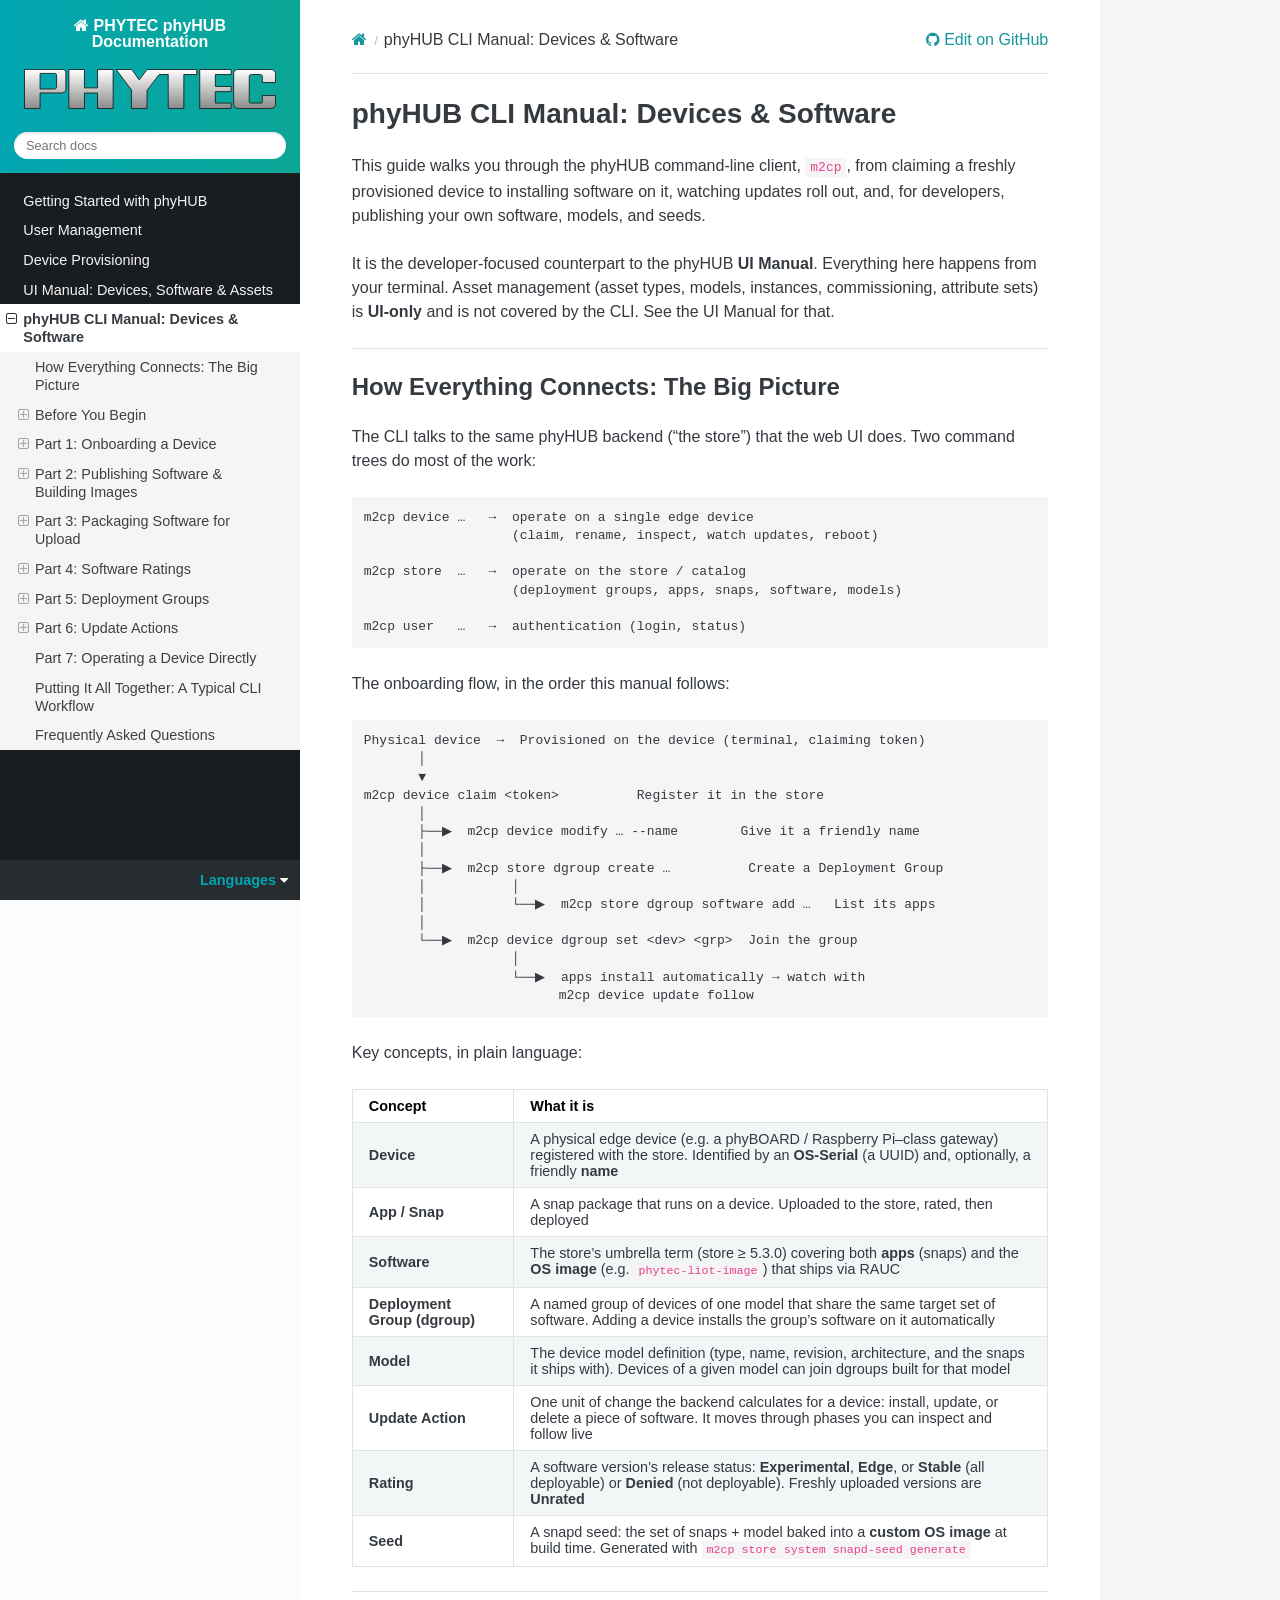
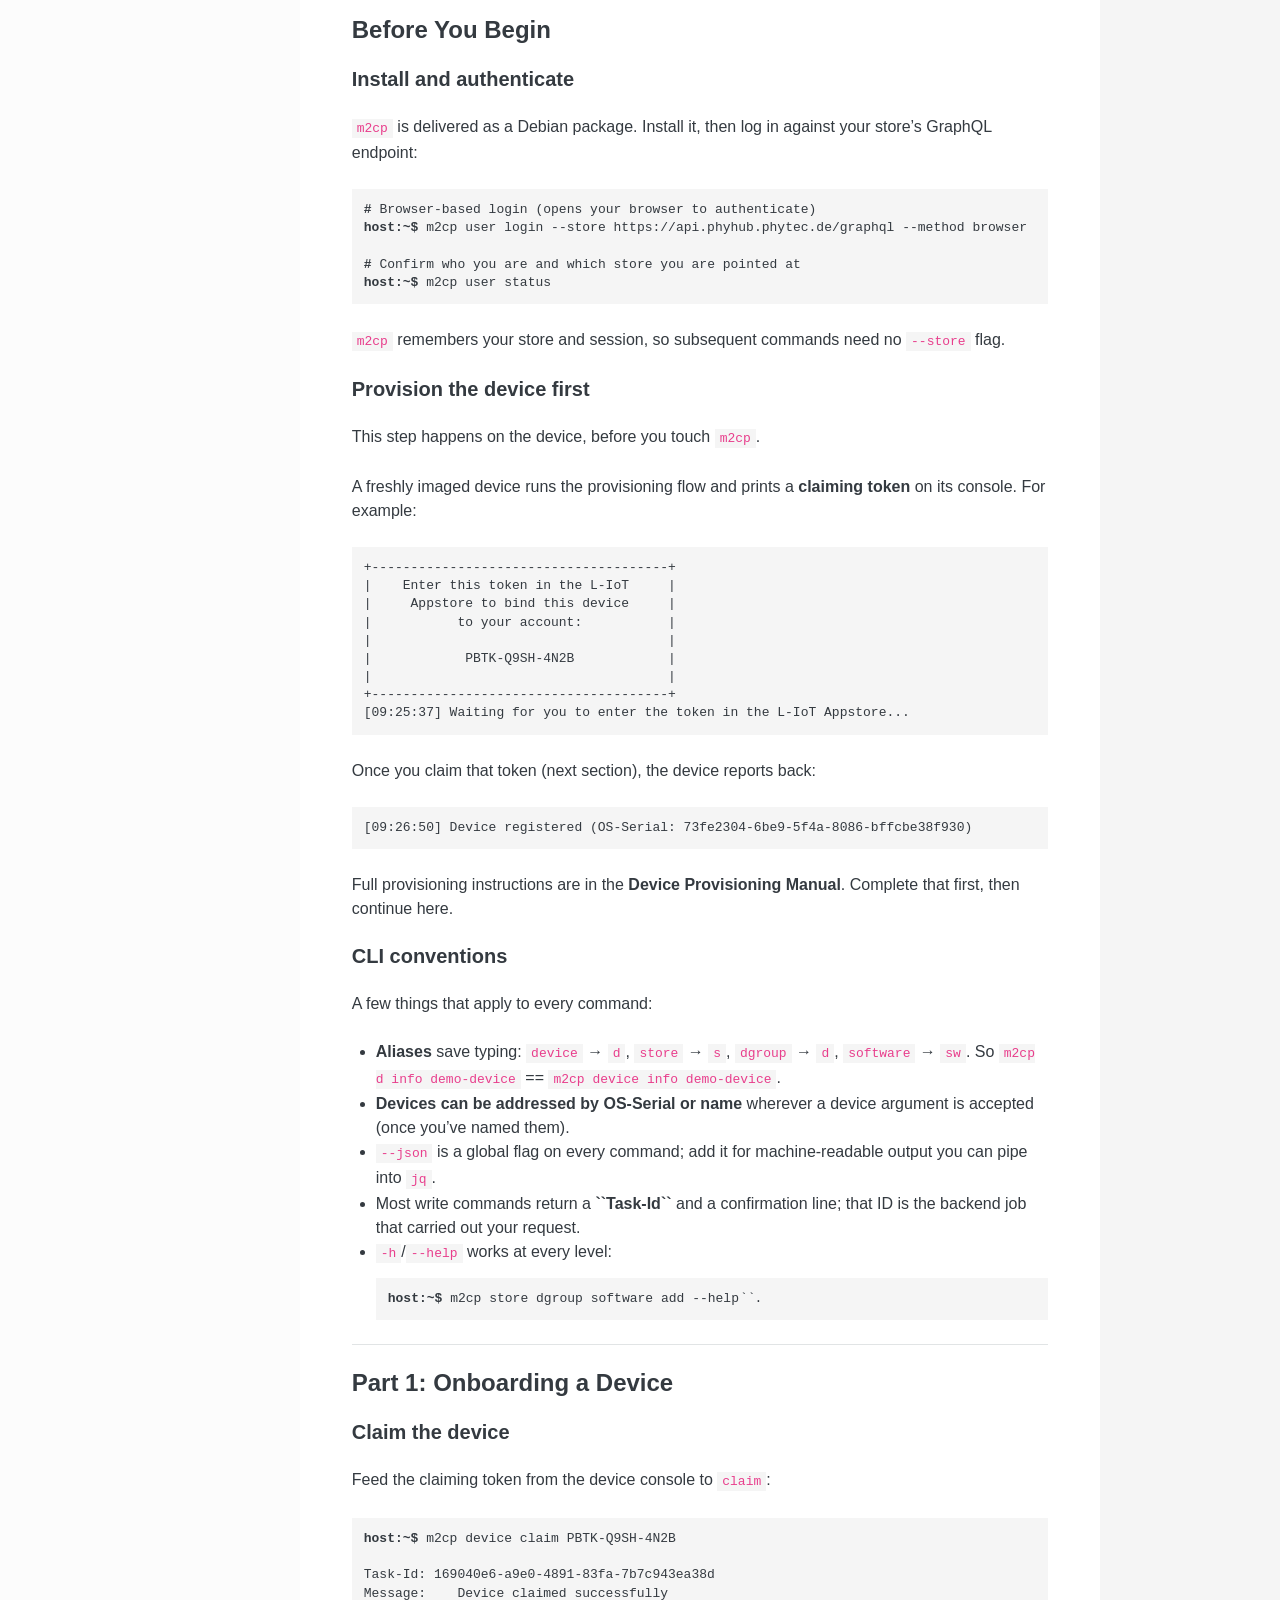
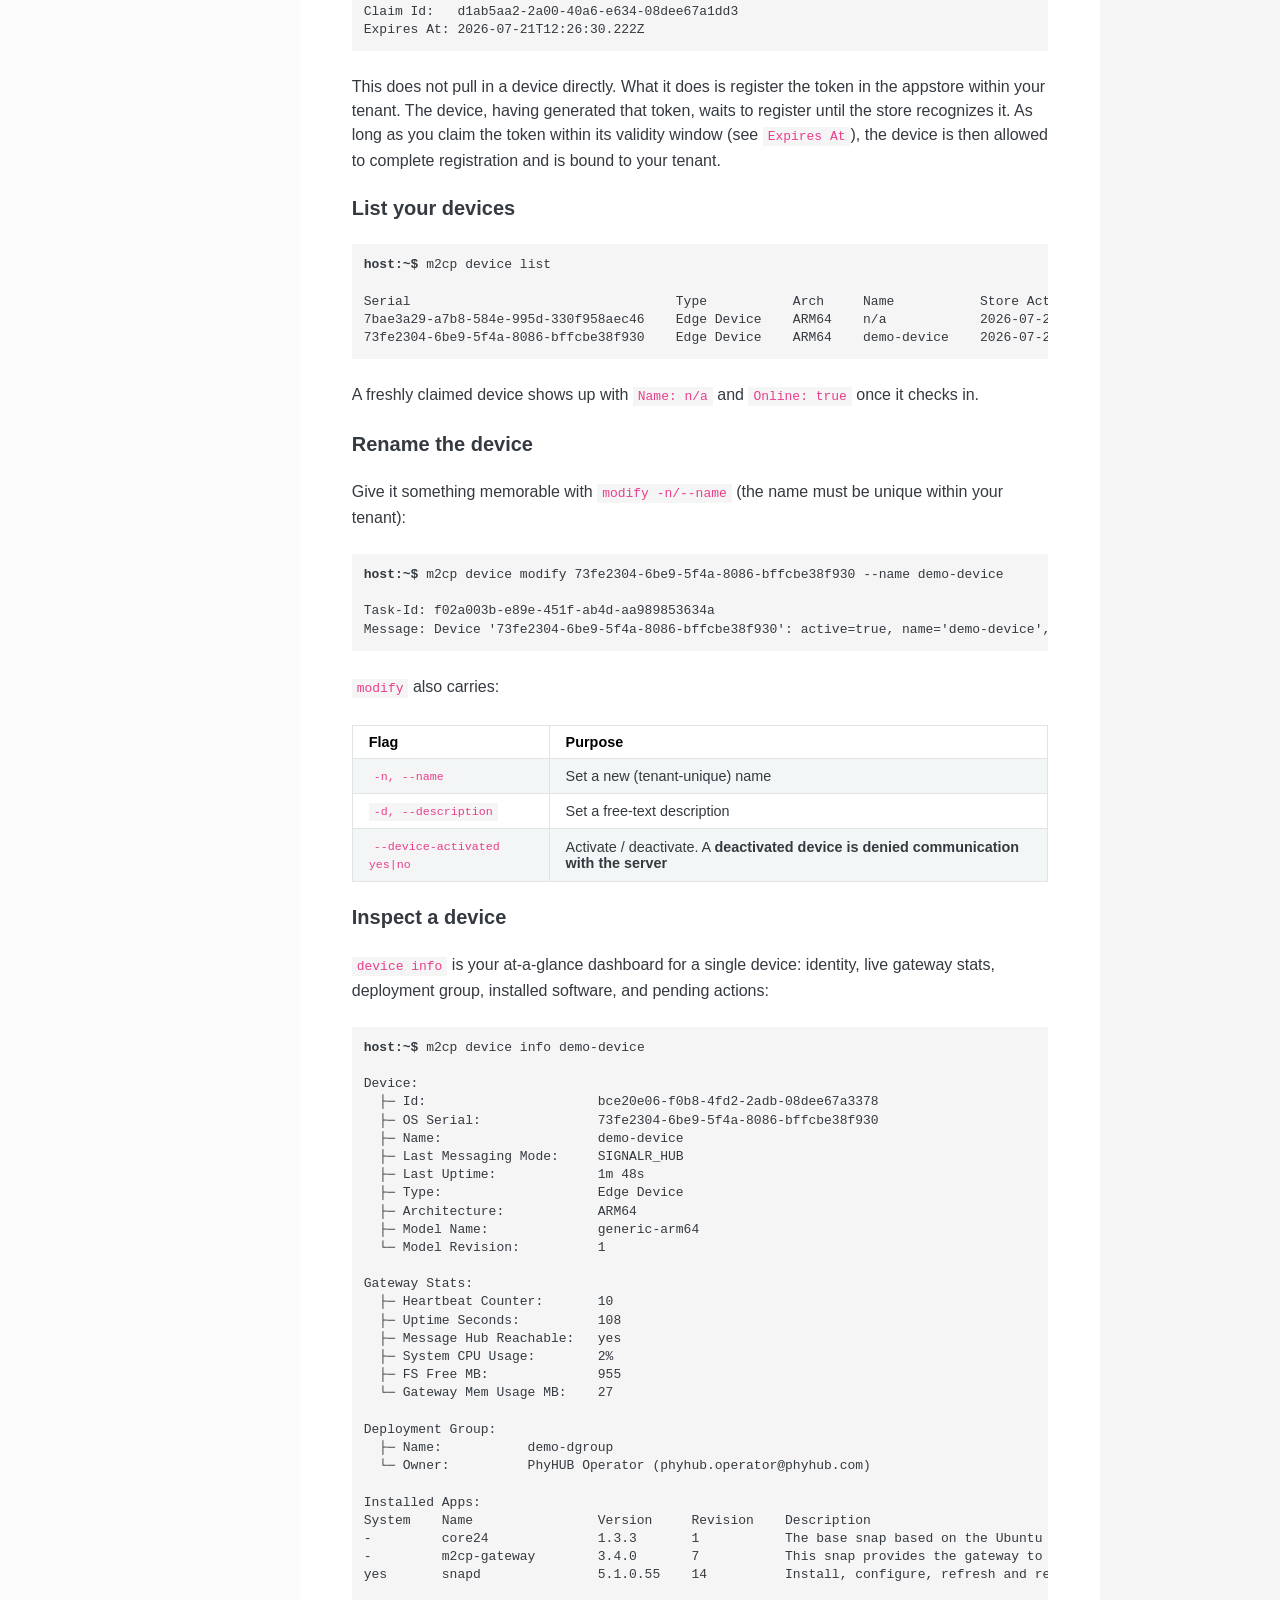
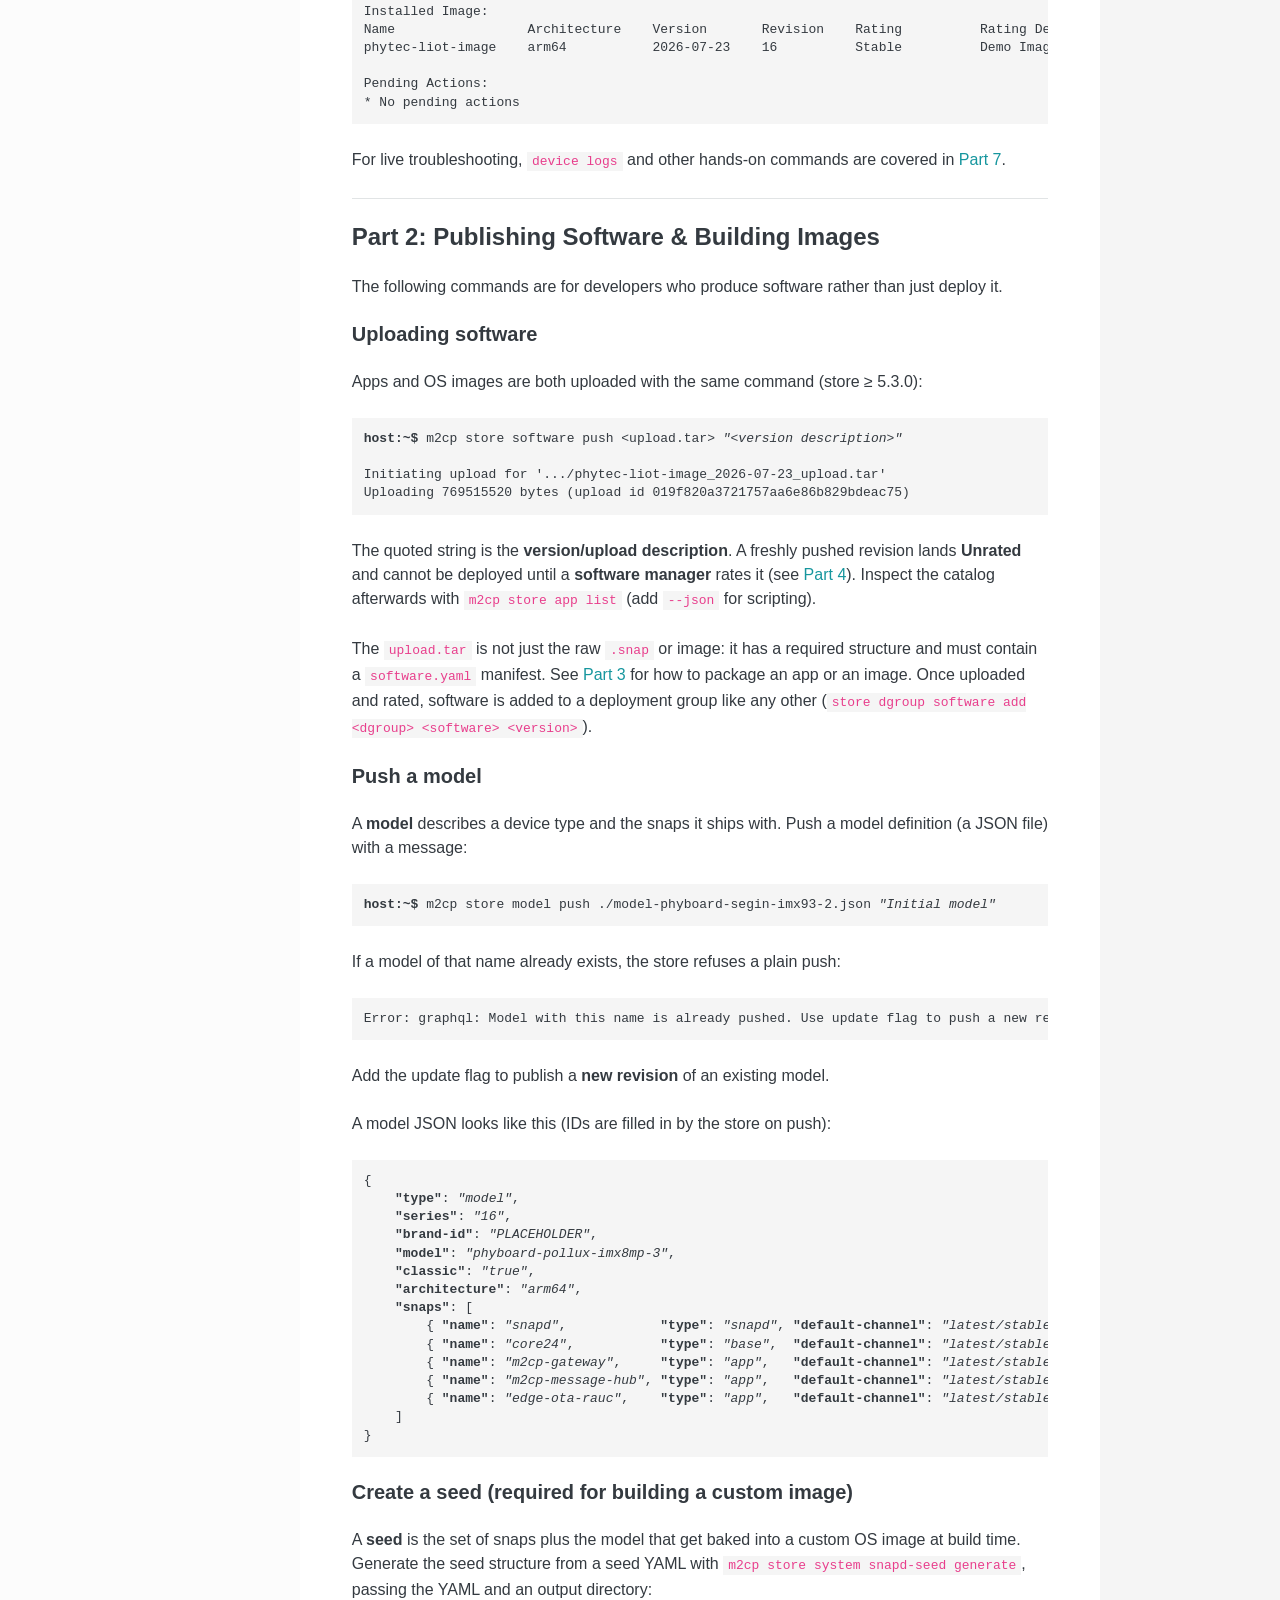
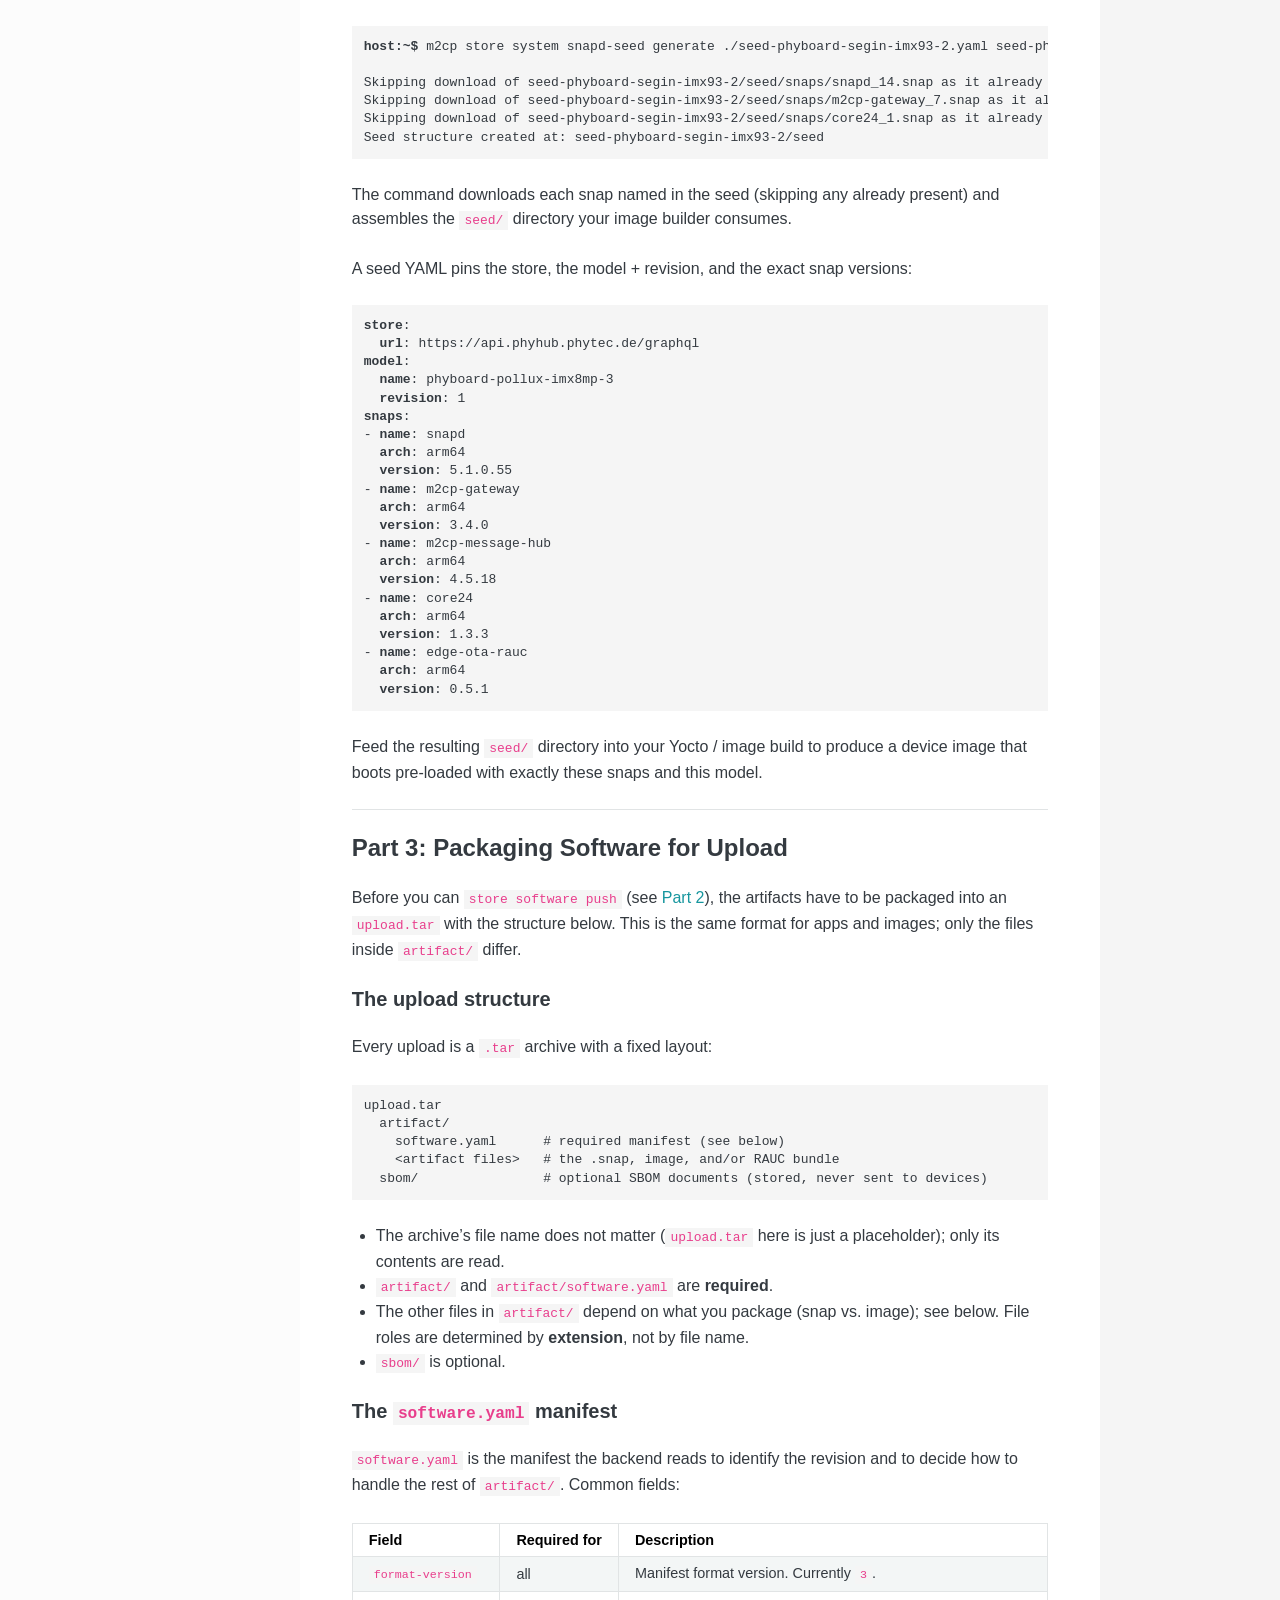
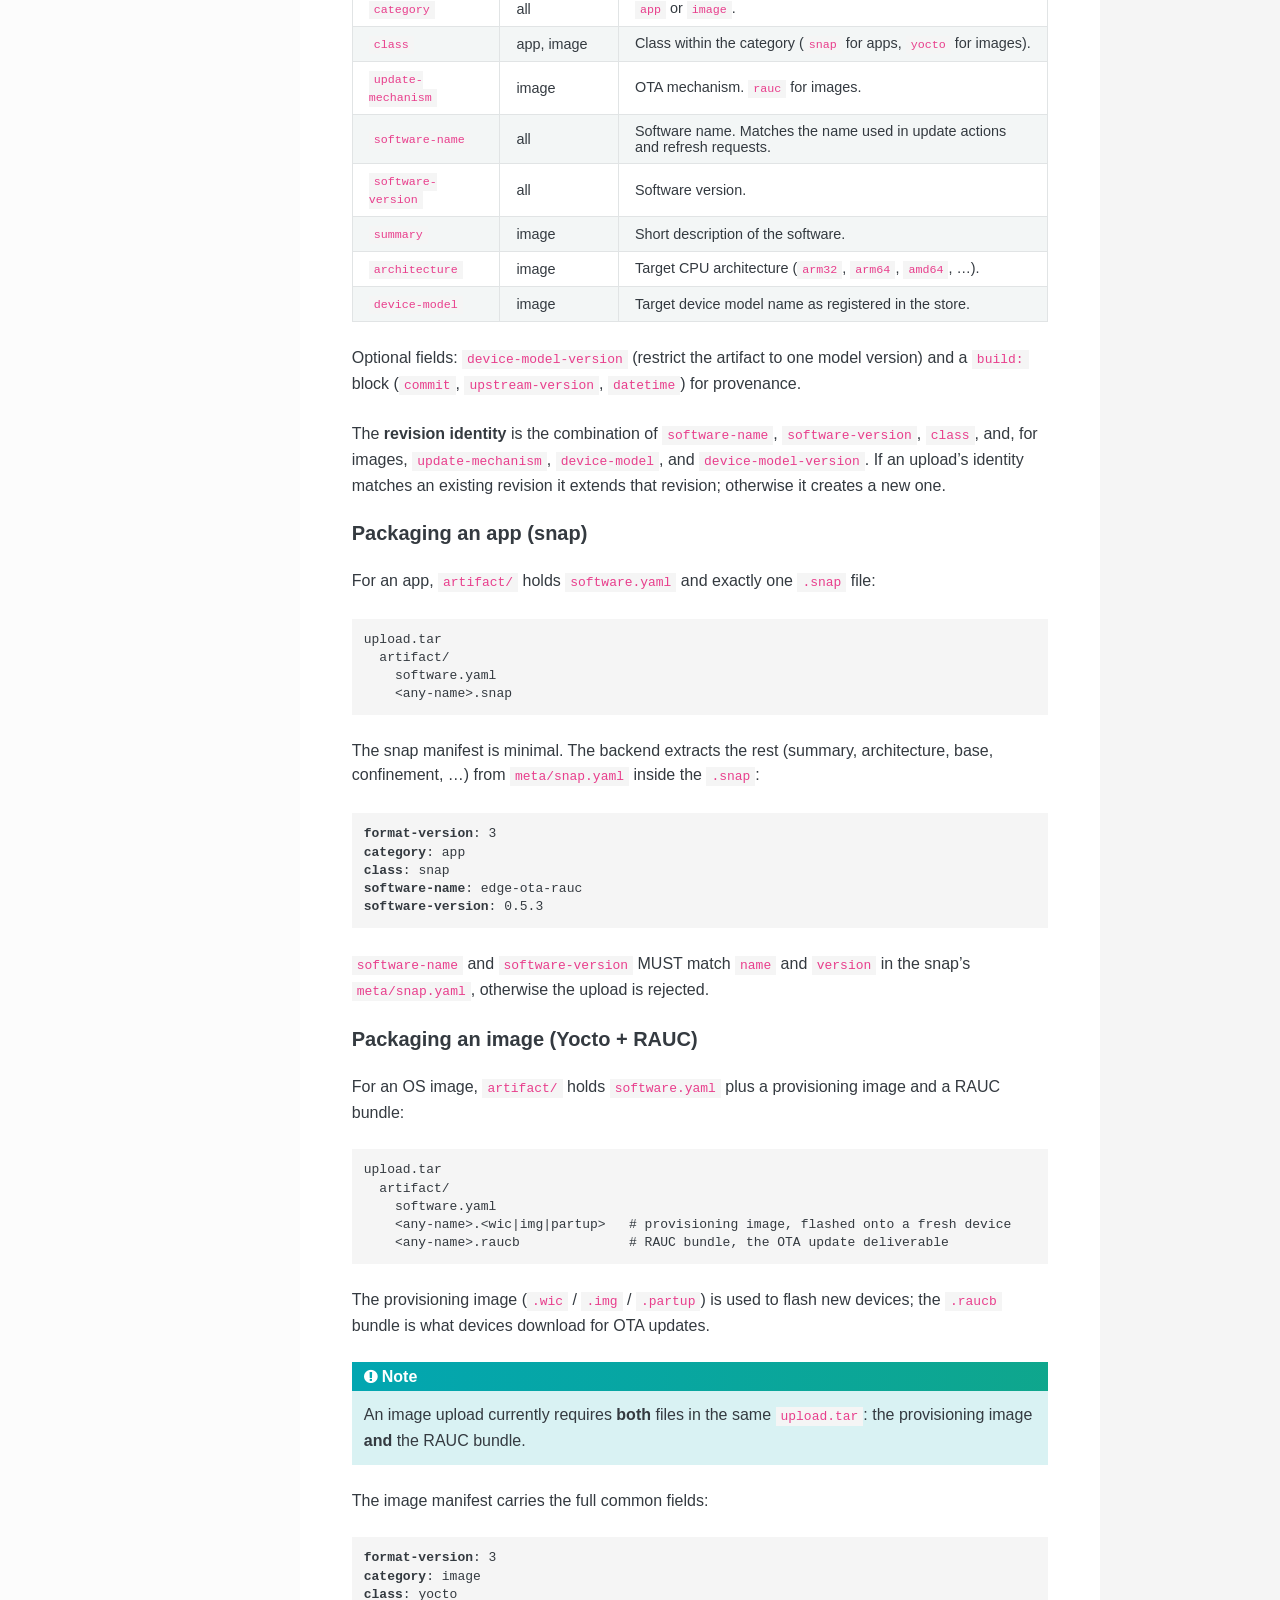
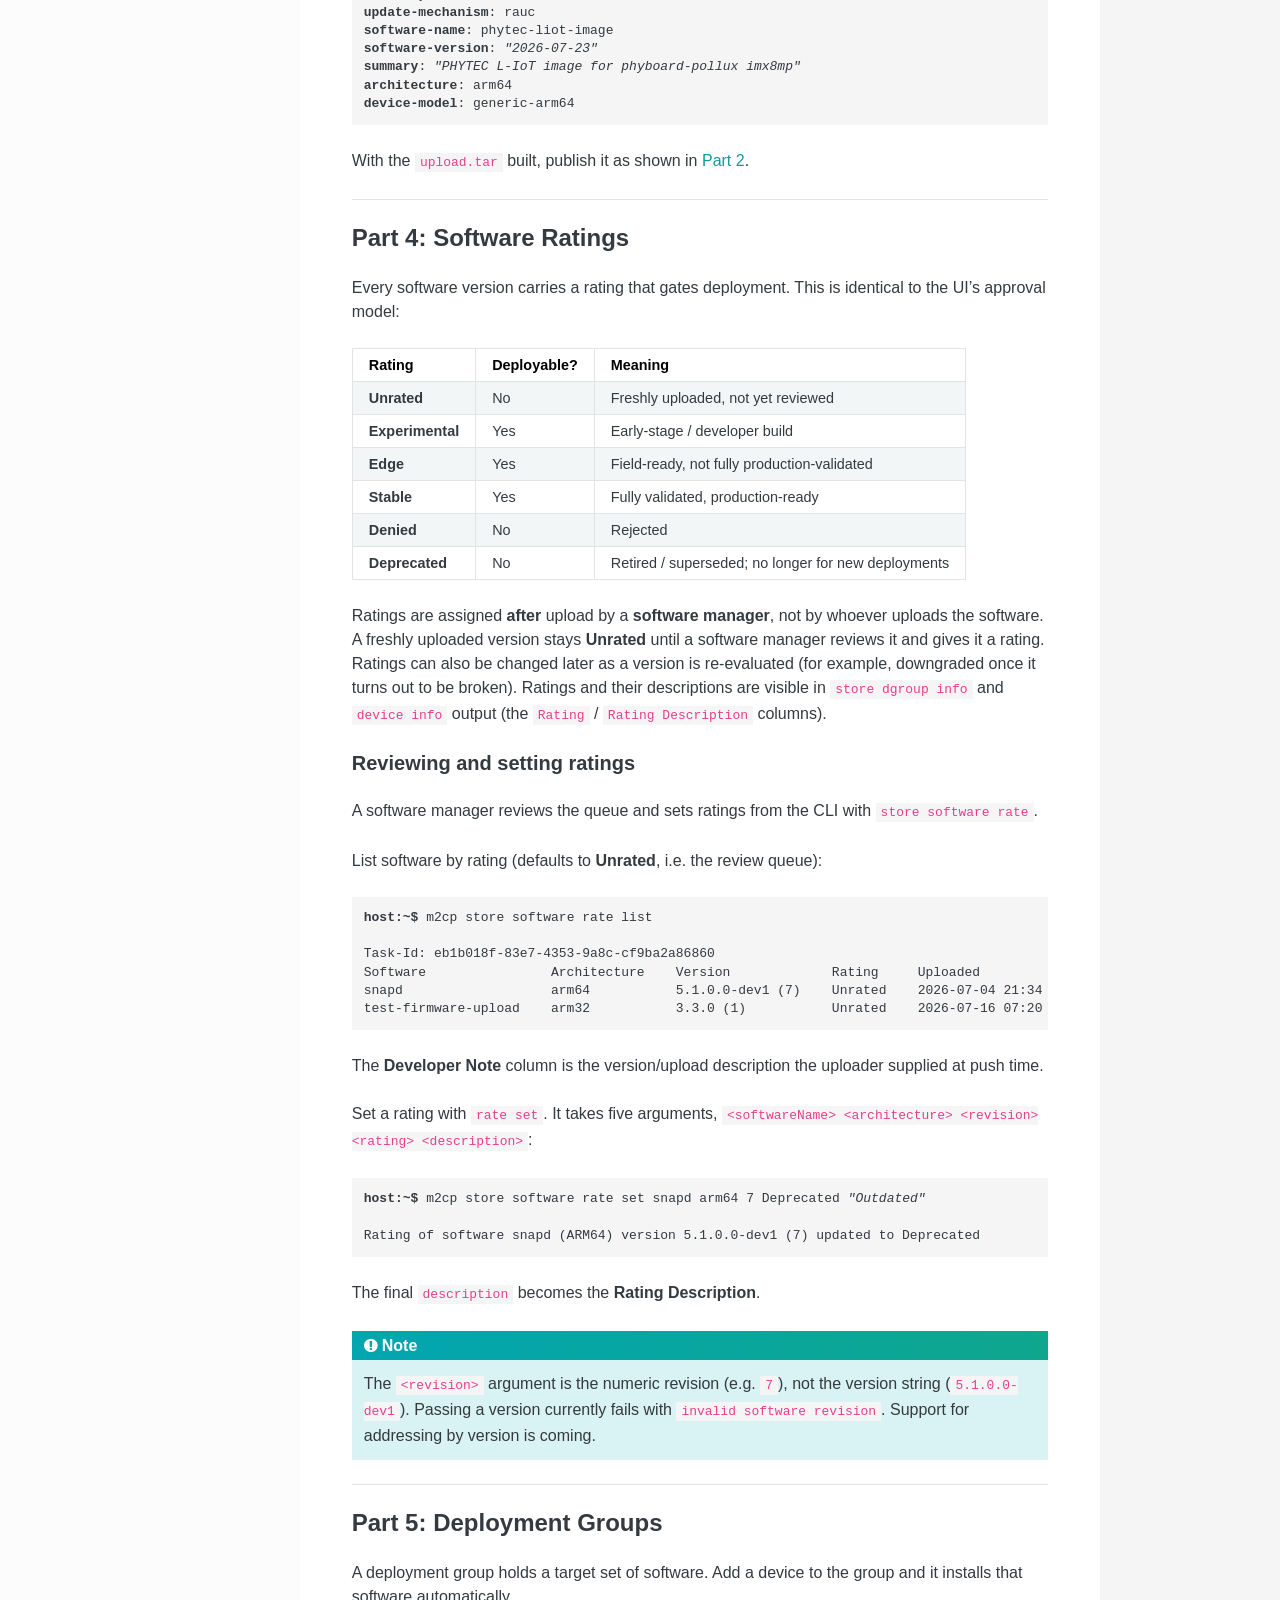
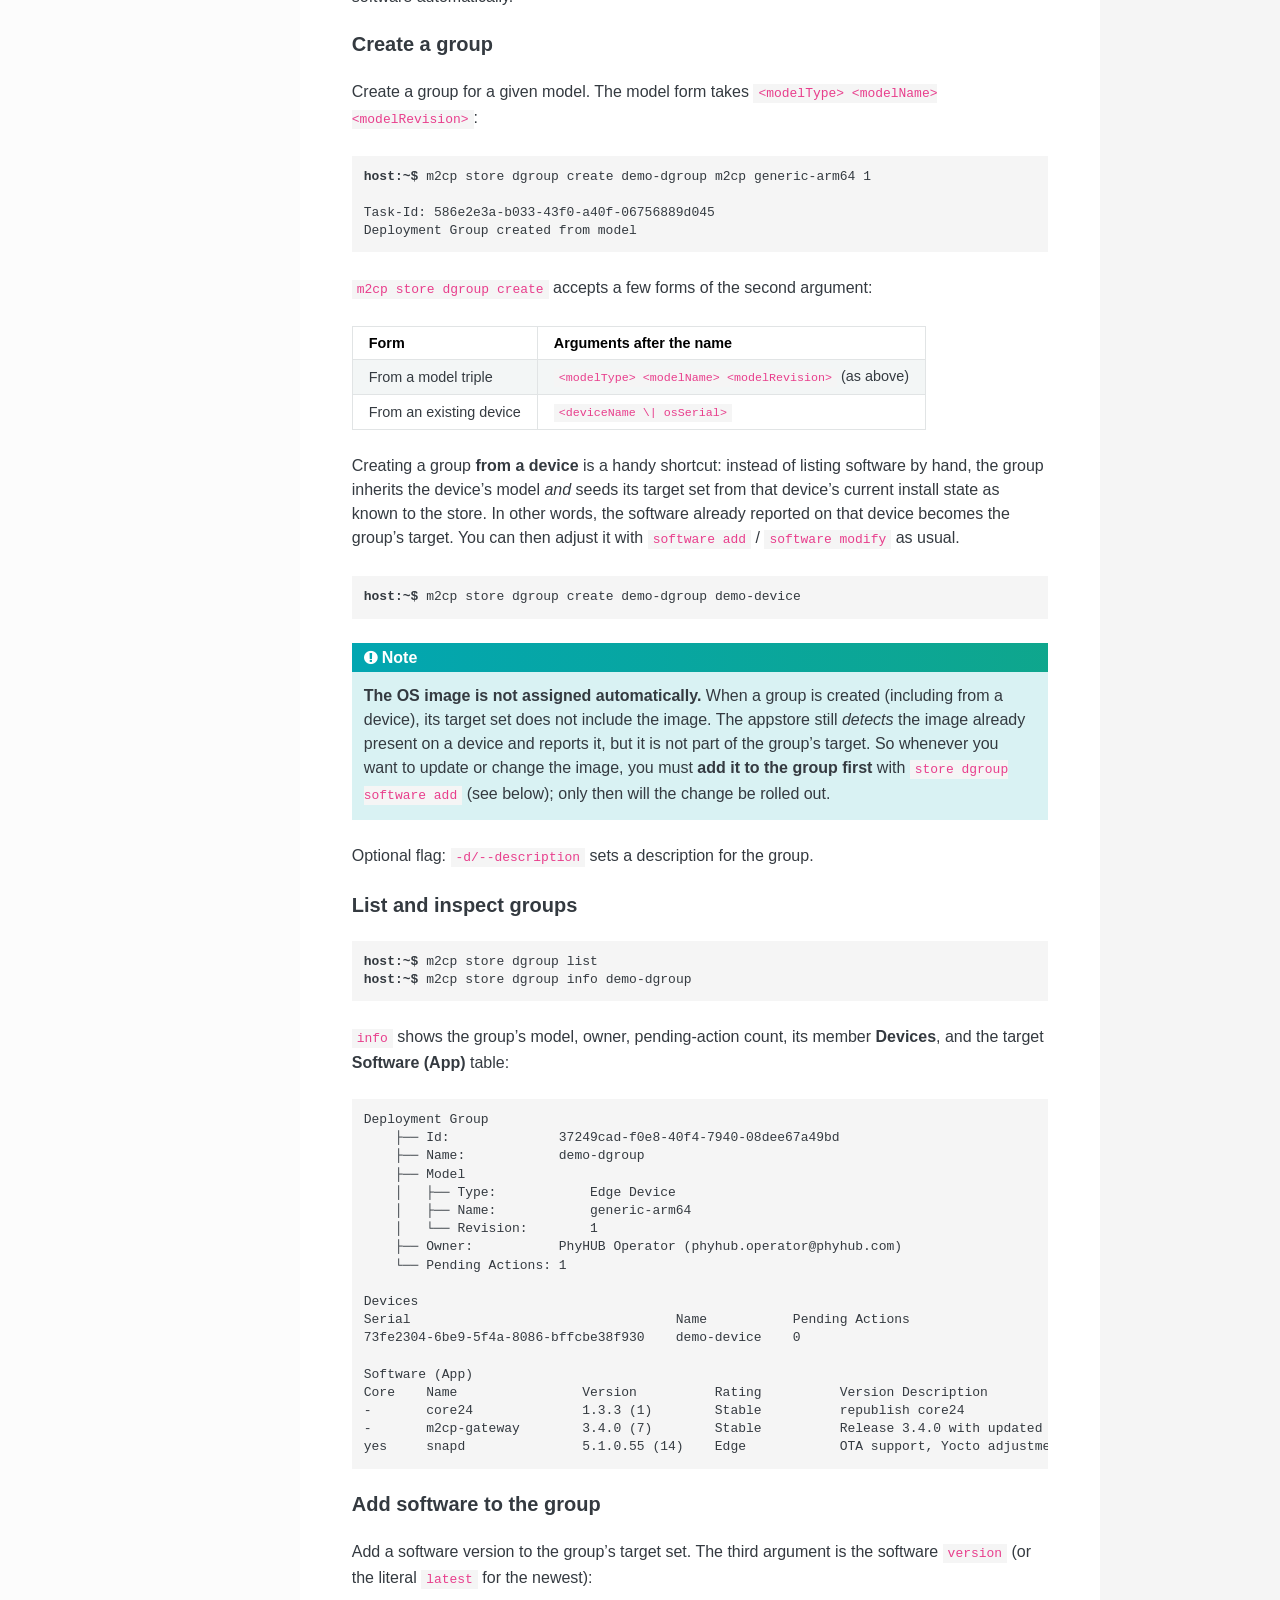
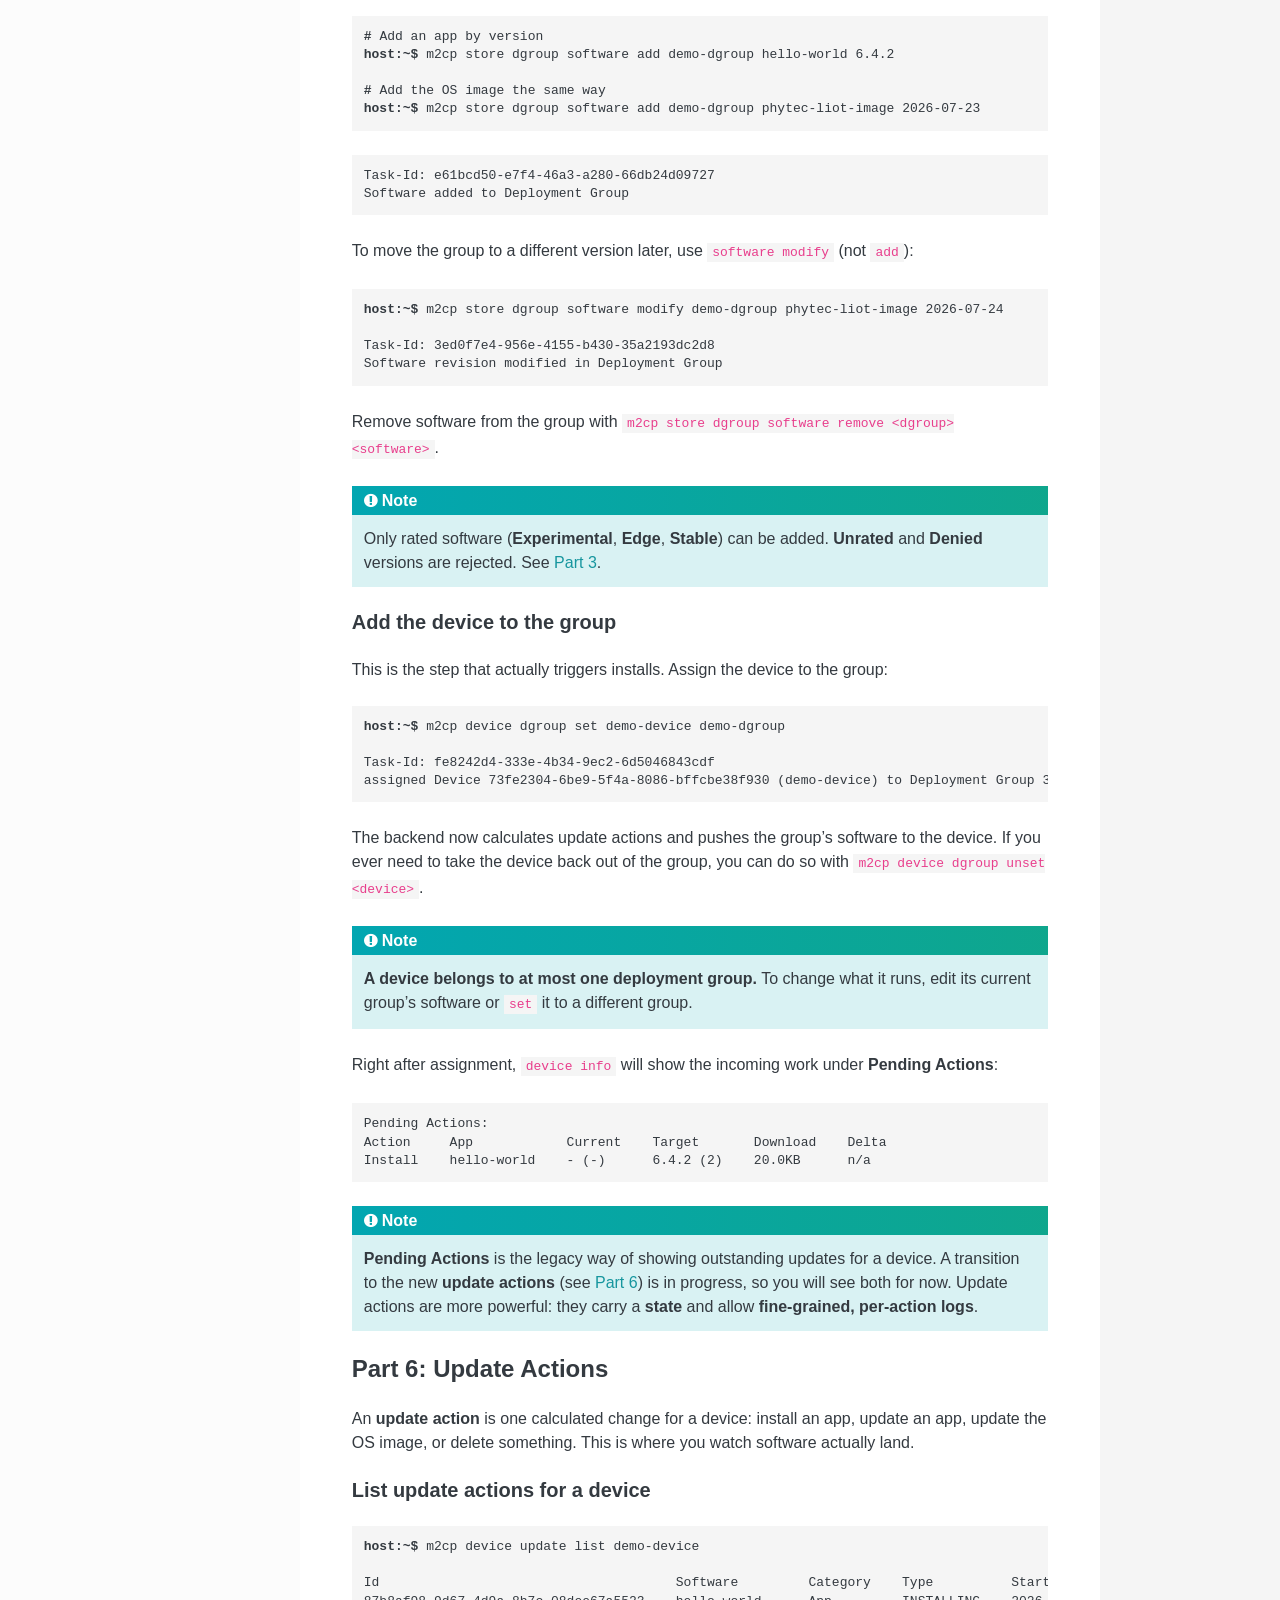
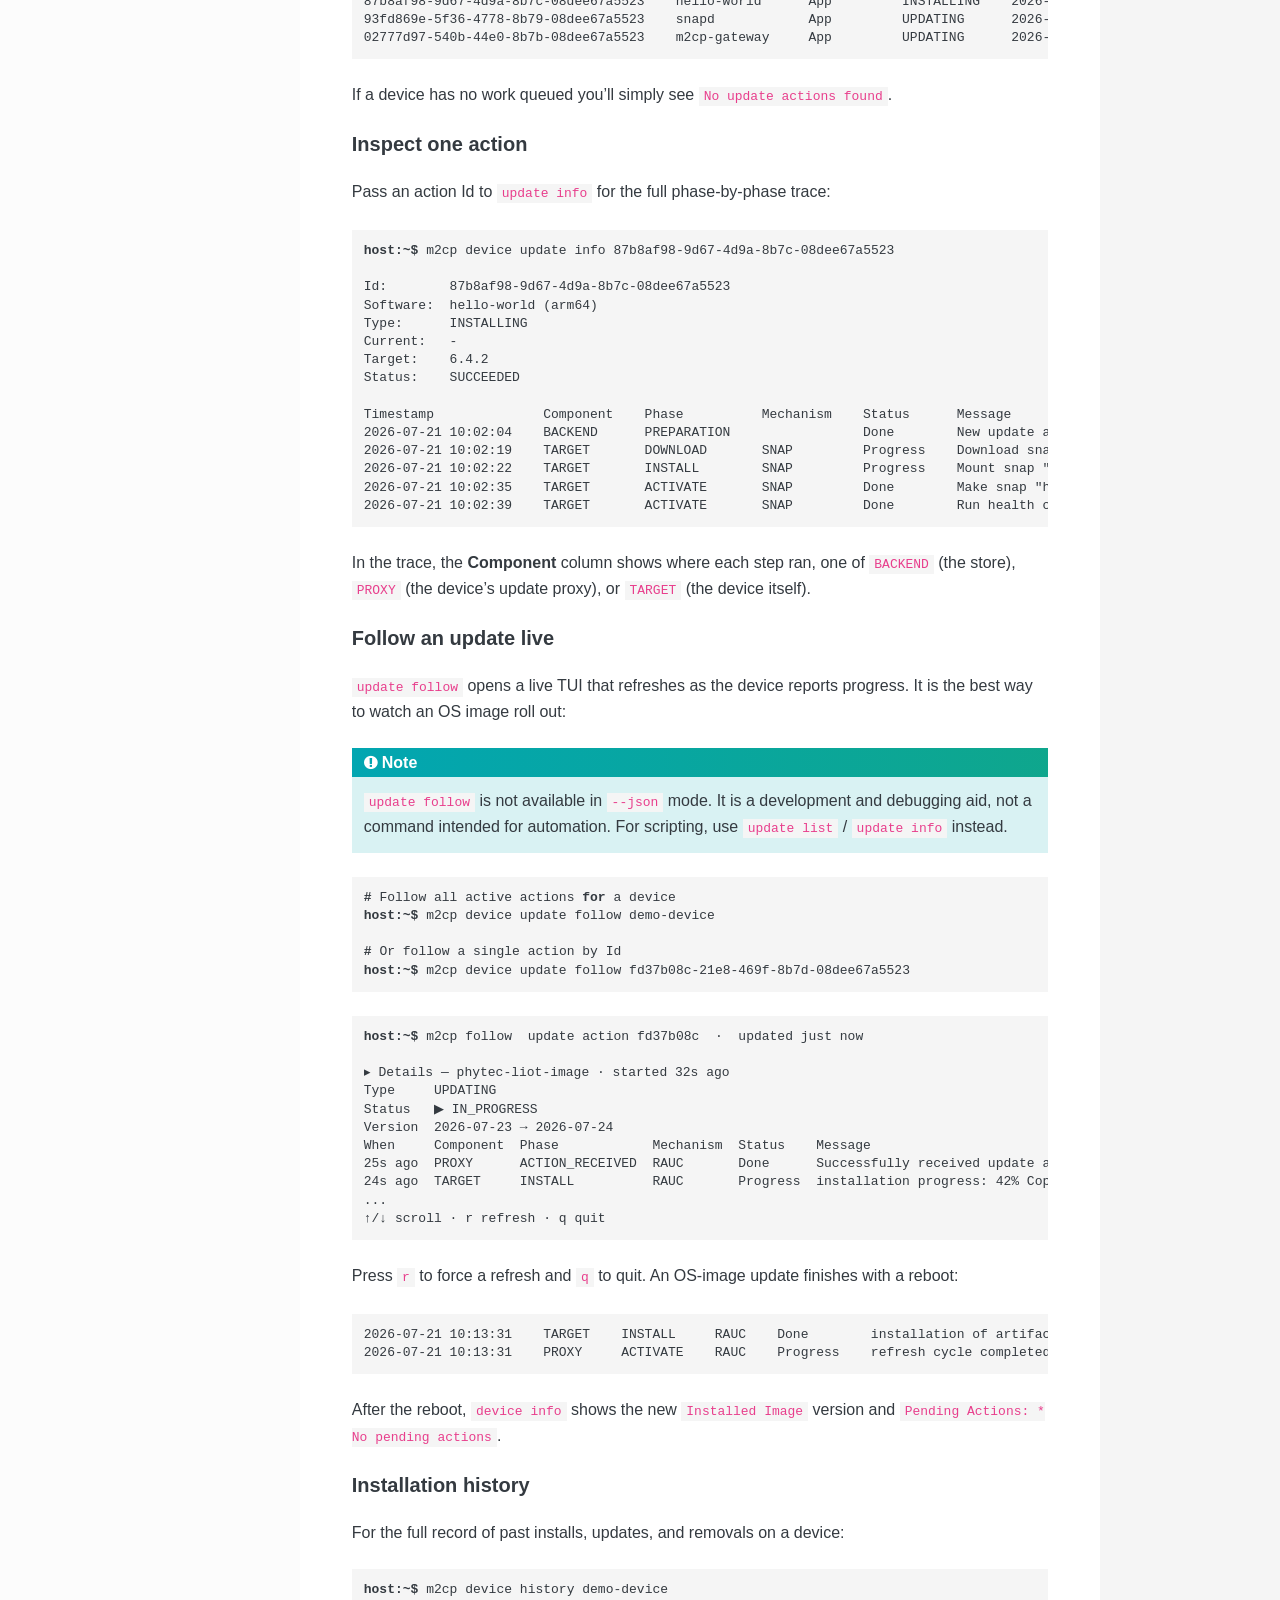
==== cli.html @ c17878f9 "deploy: 975d4f2d4a69a08515651d6bb7527a5530e76981" ====
<!DOCTYPE html>
<html class="writer-html5" lang="en" data-content_root="./">
<head>
  <meta charset="utf-8" /><meta name="viewport" content="width=device-width, initial-scale=1" />

  <meta name="viewport" content="width=device-width, initial-scale=1.0" />
  <title>phyHUB CLI Manual: Devices &amp; Software &mdash; PHYTEC phyHUB Documentation</title>
      <link rel="stylesheet" type="text/css" href="_static/pygments.css?v=e72c8e07" />
      <link rel="stylesheet" type="text/css" href="_static/css/theme.css?v=e59714d7" />
      <link rel="stylesheet" type="text/css" href="_static/css/phytec-theme.css?v=6bd448f6" />

  
    <link rel="shortcut icon" href="_static/favicon.ico"/>
    <link rel="canonical" href="https://phytec.github.io/doc-phyhub/cli.html" />
      <script src="_static/jquery.js?v=5d32c60e"></script>
      <script src="_static/_sphinx_javascript_frameworks_compat.js?v=2cd50e6c"></script>
      <script src="_static/documentation_options.js?v=5929fcd5"></script>
      <script src="_static/doctools.js?v=9bcbadda"></script>
      <script src="_static/sphinx_highlight.js?v=dc90522c"></script>
    <script src="_static/js/theme.js"></script>
    <link rel="index" title="Index" href="genindex.html" />
    <link rel="search" title="Search" href="search.html" />
    <link rel="prev" title="UI Manual: Devices, Software &amp; Assets" href="ui.html" /> 
</head>

<body class="wy-body-for-nav"> 
  <div class="wy-grid-for-nav">
    <nav data-toggle="wy-nav-shift" class="wy-nav-side">
      <div class="wy-side-scroll">
        <div class="wy-side-nav-search" >

          
          
          <a href="index.html" class="icon icon-home">
            PHYTEC phyHUB Documentation
              <img src="_static/logo-phytec.svg" class="logo" alt="Logo"/>
          </a>
<div role="search">
  <form id="rtd-search-form" class="wy-form" action="search.html" method="get">
    <input type="text" name="q" placeholder="Search docs" aria-label="Search docs" />
    <input type="hidden" name="check_keywords" value="yes" />
    <input type="hidden" name="area" value="default" />
  </form>
</div>
        </div><div class="wy-menu wy-menu-vertical" data-spy="affix" role="navigation" aria-label="Navigation menu">
              <ul class="current">
<li class="toctree-l1"><a class="reference internal" href="getting-started.html">Getting Started with phyHUB</a></li>
<li class="toctree-l1"><a class="reference internal" href="user-management.html">User Management</a></li>
<li class="toctree-l1"><a class="reference internal" href="provisioning.html">Device Provisioning</a></li>
<li class="toctree-l1"><a class="reference internal" href="ui.html">UI Manual: Devices, Software &amp; Assets</a></li>
<li class="toctree-l1 current"><a class="current reference internal" href="#">phyHUB CLI Manual: Devices &amp; Software</a><ul>
<li class="toctree-l2"><a class="reference internal" href="#how-everything-connects-the-big-picture">How Everything Connects: The Big Picture</a></li>
<li class="toctree-l2"><a class="reference internal" href="#before-you-begin">Before You Begin</a><ul>
<li class="toctree-l3"><a class="reference internal" href="#install-and-authenticate">Install and authenticate</a></li>
<li class="toctree-l3"><a class="reference internal" href="#provision-the-device-first">Provision the device first</a></li>
<li class="toctree-l3"><a class="reference internal" href="#cli-conventions">CLI conventions</a></li>
</ul>
</li>
<li class="toctree-l2"><a class="reference internal" href="#part-1-onboarding-a-device">Part 1: Onboarding a Device</a><ul>
<li class="toctree-l3"><a class="reference internal" href="#claim-the-device">Claim the device</a></li>
<li class="toctree-l3"><a class="reference internal" href="#list-your-devices">List your devices</a></li>
<li class="toctree-l3"><a class="reference internal" href="#rename-the-device">Rename the device</a></li>
<li class="toctree-l3"><a class="reference internal" href="#inspect-a-device">Inspect a device</a></li>
</ul>
</li>
<li class="toctree-l2"><a class="reference internal" href="#part-2-publishing-software-building-images">Part 2: Publishing Software &amp; Building Images</a><ul>
<li class="toctree-l3"><a class="reference internal" href="#uploading-software">Uploading software</a></li>
<li class="toctree-l3"><a class="reference internal" href="#push-a-model">Push a model</a></li>
<li class="toctree-l3"><a class="reference internal" href="#create-a-seed-required-for-building-a-custom-image">Create a seed (required for building a custom image)</a></li>
</ul>
</li>
<li class="toctree-l2"><a class="reference internal" href="#part-3-packaging-software-for-upload">Part 3: Packaging Software for Upload</a><ul>
<li class="toctree-l3"><a class="reference internal" href="#the-upload-structure">The upload structure</a></li>
<li class="toctree-l3"><a class="reference internal" href="#the-software-yaml-manifest">The <code class="docutils literal notranslate"><span class="pre">software.yaml</span></code> manifest</a></li>
<li class="toctree-l3"><a class="reference internal" href="#packaging-an-app-snap">Packaging an app (snap)</a></li>
<li class="toctree-l3"><a class="reference internal" href="#packaging-an-image-yocto-rauc">Packaging an image (Yocto + RAUC)</a></li>
</ul>
</li>
<li class="toctree-l2"><a class="reference internal" href="#part-4-software-ratings">Part 4: Software Ratings</a><ul>
<li class="toctree-l3"><a class="reference internal" href="#reviewing-and-setting-ratings">Reviewing and setting ratings</a></li>
</ul>
</li>
<li class="toctree-l2"><a class="reference internal" href="#part-5-deployment-groups">Part 5: Deployment Groups</a><ul>
<li class="toctree-l3"><a class="reference internal" href="#create-a-group">Create a group</a></li>
<li class="toctree-l3"><a class="reference internal" href="#list-and-inspect-groups">List and inspect groups</a></li>
<li class="toctree-l3"><a class="reference internal" href="#add-software-to-the-group">Add software to the group</a></li>
<li class="toctree-l3"><a class="reference internal" href="#add-the-device-to-the-group">Add the device to the group</a></li>
</ul>
</li>
<li class="toctree-l2"><a class="reference internal" href="#part-6-update-actions">Part 6: Update Actions</a><ul>
<li class="toctree-l3"><a class="reference internal" href="#list-update-actions-for-a-device">List update actions for a device</a></li>
<li class="toctree-l3"><a class="reference internal" href="#inspect-one-action">Inspect one action</a></li>
<li class="toctree-l3"><a class="reference internal" href="#follow-an-update-live">Follow an update live</a></li>
<li class="toctree-l3"><a class="reference internal" href="#installation-history">Installation history</a></li>
<li class="toctree-l3"><a class="reference internal" href="#triggering-a-refresh">Triggering a refresh</a></li>
</ul>
</li>
<li class="toctree-l2"><a class="reference internal" href="#part-7-operating-a-device-directly">Part 7: Operating a Device Directly</a></li>
<li class="toctree-l2"><a class="reference internal" href="#putting-it-all-together-a-typical-cli-workflow">Putting It All Together: A Typical CLI Workflow</a></li>
<li class="toctree-l2"><a class="reference internal" href="#frequently-asked-questions">Frequently Asked Questions</a></li>
</ul>
</li>
</ul>

        </div>
      </div>
    </nav>

    <section data-toggle="wy-nav-shift" class="wy-nav-content-wrap"><nav class="wy-nav-top" aria-label="Mobile navigation menu" >
          <i data-toggle="wy-nav-top" class="fa fa-bars"></i>
          <a href="index.html">PHYTEC phyHUB Documentation</a>
      </nav>

      <div class="wy-nav-content">
        <div class="rst-content">
          <div role="navigation" aria-label="Page navigation">
  <ul class="wy-breadcrumbs">
      <li><a href="index.html" class="icon icon-home" aria-label="Home"></a></li>
      <li class="breadcrumb-item active">phyHUB CLI Manual: Devices &amp; Software</li>
      <li class="wy-breadcrumbs-aside">
              <a href="https://github.com/phytec/doc-phyhub/blob/main/source/cli.rst" class="fa fa-github"> Edit on GitHub</a>
      </li>
  </ul>
  <hr/>
</div>
          <div role="main" class="document" itemscope="itemscope" itemtype="http://schema.org/Article">
           <div itemprop="articleBody">
             
  <section id="phyhub-cli-manual-devices-software">
<h1>phyHUB CLI Manual: Devices &amp; Software<a class="headerlink" href="#phyhub-cli-manual-devices-software" title="Link to this heading"></a></h1>
<p>This guide walks you through the phyHUB command-line client, <code class="docutils literal notranslate"><span class="pre">m2cp</span></code>, from
claiming a freshly provisioned device to installing software on it, watching
updates roll out, and, for developers, publishing your own software, models, and
seeds.</p>
<p>It is the developer-focused counterpart to the phyHUB <strong>UI Manual</strong>. Everything
here happens from your terminal. Asset management (asset types, models,
instances, commissioning, attribute sets) is <strong>UI-only</strong> and is not covered by
the CLI. See the UI Manual for that.</p>
<hr class="docutils" />
<section id="how-everything-connects-the-big-picture">
<h2>How Everything Connects: The Big Picture<a class="headerlink" href="#how-everything-connects-the-big-picture" title="Link to this heading"></a></h2>
<p>The CLI talks to the same phyHUB backend (“the store”) that the web UI
does. Two command trees do most of the work:</p>
<div class="highlight-none notranslate"><div class="highlight"><pre><span></span>m2cp device …   →  operate on a single edge device
                   (claim, rename, inspect, watch updates, reboot)

m2cp store  …   →  operate on the store / catalog
                   (deployment groups, apps, snaps, software, models)

m2cp user   …   →  authentication (login, status)
</pre></div>
</div>
<p>The onboarding flow, in the order this manual follows:</p>
<div class="highlight-none notranslate"><div class="highlight"><pre><span></span>Physical device  →  Provisioned on the device (terminal, claiming token)
       │
       ▼
m2cp device claim &lt;token&gt;          Register it in the store
       │
       ├──▶  m2cp device modify … --name        Give it a friendly name
       │
       ├──▶  m2cp store dgroup create …          Create a Deployment Group
       │           │
       │           └──▶  m2cp store dgroup software add …   List its apps
       │
       └──▶  m2cp device dgroup set &lt;dev&gt; &lt;grp&gt;  Join the group
                   │
                   └──▶  apps install automatically → watch with
                         m2cp device update follow
</pre></div>
</div>
<p>Key concepts, in plain language:</p>
<table class="docutils align-default">
<thead>
<tr class="row-odd"><th class="head"><p>Concept</p></th>
<th class="head"><p>What it is</p></th>
</tr>
</thead>
<tbody>
<tr class="row-even"><td><p><strong>Device</strong></p></td>
<td><p>A physical edge device (e.g. a phyBOARD /
Raspberry Pi–class gateway) registered
with the store. Identified by an
<strong>OS-Serial</strong> (a UUID) and, optionally, a
friendly <strong>name</strong></p></td>
</tr>
<tr class="row-odd"><td><p><strong>App / Snap</strong></p></td>
<td><p>A snap package that runs on a device.
Uploaded to the store, rated, then
deployed</p></td>
</tr>
<tr class="row-even"><td><p><strong>Software</strong></p></td>
<td><p>The store’s umbrella term (store ≥ 5.3.0)
covering both <strong>apps</strong> (snaps) and the
<strong>OS image</strong> (e.g. <code class="docutils literal notranslate"><span class="pre">phytec-liot-image</span></code>)
that ships via RAUC</p></td>
</tr>
<tr class="row-odd"><td><p><strong>Deployment Group (dgroup)</strong></p></td>
<td><p>A named group of devices of one model
that share the same target set of
software. Adding a device installs the
group’s software on it automatically</p></td>
</tr>
<tr class="row-even"><td><p><strong>Model</strong></p></td>
<td><p>The device model definition (type, name,
revision, architecture, and the snaps it
ships with). Devices of a given model can
join dgroups built for that model</p></td>
</tr>
<tr class="row-odd"><td><p><strong>Update Action</strong></p></td>
<td><p>One unit of change the backend calculates
for a device: install, update, or delete
a piece of software. It moves through
phases you can inspect and follow live</p></td>
</tr>
<tr class="row-even"><td><p><strong>Rating</strong></p></td>
<td><p>A software version’s release status:
<strong>Experimental</strong>, <strong>Edge</strong>, or <strong>Stable</strong>
(all deployable) or <strong>Denied</strong> (not
deployable). Freshly uploaded versions
are <strong>Unrated</strong></p></td>
</tr>
<tr class="row-odd"><td><p><strong>Seed</strong></p></td>
<td><p>A snapd seed: the set of snaps + model
baked into a <strong>custom OS image</strong> at build
time. Generated with
<code class="docutils literal notranslate"><span class="pre">m2cp</span> <span class="pre">store</span> <span class="pre">system</span> <span class="pre">snapd-seed</span> <span class="pre">generate</span></code></p></td>
</tr>
</tbody>
</table>
</section>
<hr class="docutils" />
<section id="before-you-begin">
<h2>Before You Begin<a class="headerlink" href="#before-you-begin" title="Link to this heading"></a></h2>
<section id="install-and-authenticate">
<h3>Install and authenticate<a class="headerlink" href="#install-and-authenticate" title="Link to this heading"></a></h3>
<p><code class="docutils literal notranslate"><span class="pre">m2cp</span></code> is delivered as a Debian package. Install it, then log in against your
store’s GraphQL endpoint:</p>
<div class="highlight-console notranslate"><div class="highlight"><pre><span></span><span class="gp"># </span>Browser-based<span class="w"> </span>login<span class="w"> </span><span class="o">(</span>opens<span class="w"> </span>your<span class="w"> </span>browser<span class="w"> </span>to<span class="w"> </span>authenticate<span class="o">)</span>
<span class="gp">host:~$ </span>m2cp<span class="w"> </span>user<span class="w"> </span>login<span class="w"> </span>--store<span class="w"> </span>https://api.phyhub.phytec.de/graphql<span class="w"> </span>--method<span class="w"> </span>browser

<span class="gp"># </span>Confirm<span class="w"> </span>who<span class="w"> </span>you<span class="w"> </span>are<span class="w"> </span>and<span class="w"> </span>which<span class="w"> </span>store<span class="w"> </span>you<span class="w"> </span>are<span class="w"> </span>pointed<span class="w"> </span>at
<span class="gp">host:~$ </span>m2cp<span class="w"> </span>user<span class="w"> </span>status
</pre></div>
</div>
<p><code class="docutils literal notranslate"><span class="pre">m2cp</span></code> remembers your store and session, so subsequent commands need no
<code class="docutils literal notranslate"><span class="pre">--store</span></code> flag.</p>
</section>
<section id="provision-the-device-first">
<h3>Provision the device first<a class="headerlink" href="#provision-the-device-first" title="Link to this heading"></a></h3>
<p>This step happens on the device, before you touch <code class="docutils literal notranslate"><span class="pre">m2cp</span></code>.</p>
<p>A freshly imaged device runs the provisioning flow and prints a <strong>claiming
token</strong> on its console. For example:</p>
<div class="highlight-none notranslate"><div class="highlight"><pre><span></span>+--------------------------------------+
|    Enter this token in the L-IoT     |
|     Appstore to bind this device     |
|           to your account:           |
|                                      |
|            PBTK-Q9SH-4N2B            |
|                                      |
+--------------------------------------+
[09:25:37] Waiting for you to enter the token in the L-IoT Appstore...
</pre></div>
</div>
<p>Once you claim that token (next section), the device reports back:</p>
<div class="highlight-none notranslate"><div class="highlight"><pre><span></span>[09:26:50] Device registered (OS-Serial: 73fe2304-6be9-5f4a-8086-bffcbe38f930)
</pre></div>
</div>
<p>Full provisioning instructions are in the <strong>Device Provisioning Manual</strong>.
Complete that first, then continue here.</p>
</section>
<section id="cli-conventions">
<h3>CLI conventions<a class="headerlink" href="#cli-conventions" title="Link to this heading"></a></h3>
<p>A few things that apply to every command:</p>
<ul>
<li><p><strong>Aliases</strong> save typing: <code class="docutils literal notranslate"><span class="pre">device</span></code> → <code class="docutils literal notranslate"><span class="pre">d</span></code>, <code class="docutils literal notranslate"><span class="pre">store</span></code> → <code class="docutils literal notranslate"><span class="pre">s</span></code>, <code class="docutils literal notranslate"><span class="pre">dgroup</span></code> →
<code class="docutils literal notranslate"><span class="pre">d</span></code>, <code class="docutils literal notranslate"><span class="pre">software</span></code> → <code class="docutils literal notranslate"><span class="pre">sw</span></code>. So <code class="docutils literal notranslate"><span class="pre">m2cp</span> <span class="pre">d</span> <span class="pre">info</span> <span class="pre">demo-device</span></code> == <code class="docutils literal notranslate"><span class="pre">m2cp</span> <span class="pre">device</span>
<span class="pre">info</span> <span class="pre">demo-device</span></code>.</p></li>
<li><p><strong>Devices can be addressed by OS-Serial or name</strong> wherever a device argument
is accepted (once you’ve named them).</p></li>
<li><p><code class="docutils literal notranslate"><span class="pre">--json</span></code> is a global flag on every command; add it for machine-readable
output you can pipe into <code class="docutils literal notranslate"><span class="pre">jq</span></code>.</p></li>
<li><p>Most write commands return a <strong>``Task-Id``</strong> and a confirmation line; that ID
is the backend job that carried out your request.</p></li>
<li><p><code class="docutils literal notranslate"><span class="pre">-h</span></code>/<code class="docutils literal notranslate"><span class="pre">--help</span></code> works at every level:</p>
<div class="highlight-console notranslate"><div class="highlight"><pre><span></span><span class="gp">host:~$ </span>m2cp<span class="w"> </span>store<span class="w"> </span>dgroup<span class="w"> </span>software<span class="w"> </span>add<span class="w"> </span>--help<span class="sb">``</span>.
</pre></div>
</div>
</li>
</ul>
</section>
</section>
<hr class="docutils" />
<section id="part-1-onboarding-a-device">
<h2>Part 1: Onboarding a Device<a class="headerlink" href="#part-1-onboarding-a-device" title="Link to this heading"></a></h2>
<section id="claim-the-device">
<h3>Claim the device<a class="headerlink" href="#claim-the-device" title="Link to this heading"></a></h3>
<p>Feed the claiming token from the device console to <code class="docutils literal notranslate"><span class="pre">claim</span></code>:</p>
<div class="highlight-console notranslate"><div class="highlight"><pre><span></span><span class="gp">host:~$ </span>m2cp<span class="w"> </span>device<span class="w"> </span>claim<span class="w"> </span>PBTK-Q9SH-4N2B

<span class="go">Task-Id: 169040e6-a9e0-4891-83fa-7b7c943ea38d</span>
<span class="go">Message:    Device claimed successfully</span>
<span class="go">Claim Id:   d1ab5aa2-2a00-40a6-e634-08dee67a1dd3</span>
<span class="go">Expires At: 2026-07-21T12:26:30.222Z</span>
</pre></div>
</div>
<p>This does not pull in a device directly. What it does is register the token in
the appstore within your tenant. The device, having generated that token, waits
to register until the store recognizes it. As long as you claim the token within
its validity window (see <code class="docutils literal notranslate"><span class="pre">Expires</span> <span class="pre">At</span></code>), the device is then allowed to complete
registration and is bound to your tenant.</p>
</section>
<section id="list-your-devices">
<h3>List your devices<a class="headerlink" href="#list-your-devices" title="Link to this heading"></a></h3>
<div class="highlight-console notranslate"><div class="highlight"><pre><span></span><span class="gp">host:~$ </span>m2cp<span class="w"> </span>device<span class="w"> </span>list

<span class="go">Serial                                  Type           Arch     Name           Store Activity    Messaging Activity    Online    Model                Uplink Mode</span>
<span class="go">7bae3a29-a7b8-584e-995d-330f958aec46    Edge Device    ARM64    n/a            2026-07-20        2026-07-20            false     generic-arm64 (1)    SIGNALR_HUB</span>
<span class="go">73fe2304-6be9-5f4a-8086-bffcbe38f930    Edge Device    ARM64    demo-device    2026-07-21        2026-07-21            true      generic-arm64 (1)    SIGNALR_HUB</span>
</pre></div>
</div>
<p>A freshly claimed device shows up with <code class="docutils literal notranslate"><span class="pre">Name:</span> <span class="pre">n/a</span></code> and <code class="docutils literal notranslate"><span class="pre">Online:</span> <span class="pre">true</span></code> once
it checks in.</p>
</section>
<section id="rename-the-device">
<h3>Rename the device<a class="headerlink" href="#rename-the-device" title="Link to this heading"></a></h3>
<p>Give it something memorable with <code class="docutils literal notranslate"><span class="pre">modify</span> <span class="pre">-n/--name</span></code> (the name must be unique
within your tenant):</p>
<div class="highlight-console notranslate"><div class="highlight"><pre><span></span><span class="gp">host:~$ </span>m2cp<span class="w"> </span>device<span class="w"> </span>modify<span class="w"> </span>73fe2304-6be9-5f4a-8086-bffcbe38f930<span class="w"> </span>--name<span class="w"> </span>demo-device

<span class="go">Task-Id: f02a003b-e89e-451f-ab4d-aa989853634a</span>
<span class="go">Message: Device '73fe2304-6be9-5f4a-8086-bffcbe38f930': active=true, name='demo-device', description='n/a'</span>
</pre></div>
</div>
<p><code class="docutils literal notranslate"><span class="pre">modify</span></code> also carries:</p>
<table class="docutils align-default">
<thead>
<tr class="row-odd"><th class="head"><p>Flag</p></th>
<th class="head"><p>Purpose</p></th>
</tr>
</thead>
<tbody>
<tr class="row-even"><td><p><code class="docutils literal notranslate"><span class="pre">-n,</span> <span class="pre">--name</span></code></p></td>
<td><p>Set a new (tenant-unique) name</p></td>
</tr>
<tr class="row-odd"><td><p><code class="docutils literal notranslate"><span class="pre">-d,</span> <span class="pre">--description</span></code></p></td>
<td><p>Set a free-text description</p></td>
</tr>
<tr class="row-even"><td><p><code class="docutils literal notranslate"><span class="pre">--device-activated</span> <span class="pre">yes|no</span></code></p></td>
<td><p>Activate / deactivate. A
<strong>deactivated device is denied
communication with the server</strong></p></td>
</tr>
</tbody>
</table>
</section>
<section id="inspect-a-device">
<h3>Inspect a device<a class="headerlink" href="#inspect-a-device" title="Link to this heading"></a></h3>
<p><code class="docutils literal notranslate"><span class="pre">device</span> <span class="pre">info</span></code> is your at-a-glance dashboard for a single device: identity,
live gateway stats, deployment group, installed software, and pending actions:</p>
<div class="highlight-console notranslate"><div class="highlight"><pre><span></span><span class="gp">host:~$ </span>m2cp<span class="w"> </span>device<span class="w"> </span>info<span class="w"> </span>demo-device

<span class="go">Device:</span>
<span class="go">  ├─ Id:                      bce20e06-f0b8-4fd2-2adb-08dee67a3378</span>
<span class="go">  ├─ OS Serial:               73fe2304-6be9-5f4a-8086-bffcbe38f930</span>
<span class="go">  ├─ Name:                    demo-device</span>
<span class="go">  ├─ Last Messaging Mode:     SIGNALR_HUB</span>
<span class="go">  ├─ Last Uptime:             1m 48s</span>
<span class="go">  ├─ Type:                    Edge Device</span>
<span class="go">  ├─ Architecture:            ARM64</span>
<span class="go">  ├─ Model Name:              generic-arm64</span>
<span class="go">  └─ Model Revision:          1</span>

<span class="go">Gateway Stats:</span>
<span class="go">  ├─ Heartbeat Counter:       10</span>
<span class="go">  ├─ Uptime Seconds:          108</span>
<span class="go">  ├─ Message Hub Reachable:   yes</span>
<span class="go">  ├─ System CPU Usage:        2%</span>
<span class="go">  ├─ FS Free MB:              955</span>
<span class="go">  └─ Gateway Mem Usage MB:    27</span>

<span class="go">Deployment Group:</span>
<span class="go">  ├─ Name:           demo-dgroup</span>
<span class="go">  └─ Owner:          PhyHUB Operator (phyhub.operator@phyhub.com)</span>

<span class="go">Installed Apps:</span>
<span class="go">System    Name                Version     Revision    Description</span>
<span class="go">-         core24              1.3.3       1           The base snap based on the Ubuntu 24.04 release.</span>
<span class="go">-         m2cp-gateway        3.4.0       7           This snap provides the gateway to the cloud.</span>
<span class="go">yes       snapd               5.1.0.55    14          Install, configure, refresh and remove snap packages.</span>

<span class="go">Installed Image:</span>
<span class="go">Name                 Architecture    Version       Revision    Rating          Rating Description</span>
<span class="go">phytec-liot-image    arm64           2026-07-23    16          Stable          Demo Image</span>

<span class="go">Pending Actions:</span>
<span class="go">* No pending actions</span>
</pre></div>
</div>
<p>For live troubleshooting, <code class="docutils literal notranslate"><span class="pre">device</span> <span class="pre">logs</span></code> and other hands-on commands are
covered in <a class="reference external" href="#part-7-operating-a-device-directly">Part 7</a>.</p>
</section>
</section>
<hr class="docutils" />
<section id="part-2-publishing-software-building-images">
<h2>Part 2: Publishing Software &amp; Building Images<a class="headerlink" href="#part-2-publishing-software-building-images" title="Link to this heading"></a></h2>
<p>The following commands are for developers who produce software rather than just
deploy it.</p>
<section id="uploading-software">
<h3>Uploading software<a class="headerlink" href="#uploading-software" title="Link to this heading"></a></h3>
<p>Apps and OS images are both uploaded with the same command (store ≥ 5.3.0):</p>
<div class="highlight-console notranslate"><div class="highlight"><pre><span></span><span class="gp">host:~$ </span>m2cp<span class="w"> </span>store<span class="w"> </span>software<span class="w"> </span>push<span class="w"> </span>&lt;upload.tar&gt;<span class="w"> </span><span class="s2">"&lt;version description&gt;"</span>

<span class="go">Initiating upload for '.../phytec-liot-image_2026-07-23_upload.tar'</span>
<span class="go">Uploading 769515520 bytes (upload id 019f820a3721757aa6e86b829bdeac75)</span>
</pre></div>
</div>
<p>The quoted string is the <strong>version/upload description</strong>. A freshly pushed
revision lands <strong>Unrated</strong> and cannot be deployed until a <strong>software manager</strong>
rates it (see <a class="reference external" href="#part-4-software-ratings">Part 4</a>). Inspect the catalog
afterwards with <code class="docutils literal notranslate"><span class="pre">m2cp</span> <span class="pre">store</span> <span class="pre">app</span> <span class="pre">list</span></code> (add <code class="docutils literal notranslate"><span class="pre">--json</span></code> for scripting).</p>
<p>The <code class="docutils literal notranslate"><span class="pre">upload.tar</span></code> is not just the raw <code class="docutils literal notranslate"><span class="pre">.snap</span></code> or image: it has a required
structure and must contain a <code class="docutils literal notranslate"><span class="pre">software.yaml</span></code> manifest. See <a class="reference external" href="#part-3-packaging-software-for-upload">Part 3</a> for how to package an app or an
image. Once uploaded and rated, software is added to a deployment group like any
other (<code class="docutils literal notranslate"><span class="pre">store</span> <span class="pre">dgroup</span> <span class="pre">software</span> <span class="pre">add</span> <span class="pre">&lt;dgroup&gt;</span> <span class="pre">&lt;software&gt;</span> <span class="pre">&lt;version&gt;</span></code>).</p>
</section>
<section id="push-a-model">
<h3>Push a model<a class="headerlink" href="#push-a-model" title="Link to this heading"></a></h3>
<p>A <strong>model</strong> describes a device type and the snaps it ships with. Push a model
definition (a JSON file) with a message:</p>
<div class="highlight-console notranslate"><div class="highlight"><pre><span></span><span class="gp">host:~$ </span>m2cp<span class="w"> </span>store<span class="w"> </span>model<span class="w"> </span>push<span class="w"> </span>./model-phyboard-segin-imx93-2.json<span class="w"> </span><span class="s2">"Initial model"</span>
</pre></div>
</div>
<p>If a model of that name already exists, the store refuses a plain push:</p>
<div class="highlight-none notranslate"><div class="highlight"><pre><span></span>Error: graphql: Model with this name is already pushed. Use update flag to push a new revision.
</pre></div>
</div>
<p>Add the update flag to publish a <strong>new revision</strong> of an existing model.</p>
<p>A model JSON looks like this (IDs are filled in by the store on push):</p>
<div class="highlight-json notranslate"><div class="highlight"><pre><span></span><span class="p">{</span>
<span class="w">    </span><span class="nt">"type"</span><span class="p">:</span><span class="w"> </span><span class="s2">"model"</span><span class="p">,</span>
<span class="w">    </span><span class="nt">"series"</span><span class="p">:</span><span class="w"> </span><span class="s2">"16"</span><span class="p">,</span>
<span class="w">    </span><span class="nt">"brand-id"</span><span class="p">:</span><span class="w"> </span><span class="s2">"PLACEHOLDER"</span><span class="p">,</span>
<span class="w">    </span><span class="nt">"model"</span><span class="p">:</span><span class="w"> </span><span class="s2">"phyboard-pollux-imx8mp-3"</span><span class="p">,</span>
<span class="w">    </span><span class="nt">"classic"</span><span class="p">:</span><span class="w"> </span><span class="s2">"true"</span><span class="p">,</span>
<span class="w">    </span><span class="nt">"architecture"</span><span class="p">:</span><span class="w"> </span><span class="s2">"arm64"</span><span class="p">,</span>
<span class="w">    </span><span class="nt">"snaps"</span><span class="p">:</span><span class="w"> </span><span class="p">[</span>
<span class="w">        </span><span class="p">{</span><span class="w"> </span><span class="nt">"name"</span><span class="p">:</span><span class="w"> </span><span class="s2">"snapd"</span><span class="p">,</span><span class="w">            </span><span class="nt">"type"</span><span class="p">:</span><span class="w"> </span><span class="s2">"snapd"</span><span class="p">,</span><span class="w"> </span><span class="nt">"default-channel"</span><span class="p">:</span><span class="w"> </span><span class="s2">"latest/stable"</span><span class="w"> </span><span class="p">},</span>
<span class="w">        </span><span class="p">{</span><span class="w"> </span><span class="nt">"name"</span><span class="p">:</span><span class="w"> </span><span class="s2">"core24"</span><span class="p">,</span><span class="w">           </span><span class="nt">"type"</span><span class="p">:</span><span class="w"> </span><span class="s2">"base"</span><span class="p">,</span><span class="w">  </span><span class="nt">"default-channel"</span><span class="p">:</span><span class="w"> </span><span class="s2">"latest/stable"</span><span class="w"> </span><span class="p">},</span>
<span class="w">        </span><span class="p">{</span><span class="w"> </span><span class="nt">"name"</span><span class="p">:</span><span class="w"> </span><span class="s2">"m2cp-gateway"</span><span class="p">,</span><span class="w">     </span><span class="nt">"type"</span><span class="p">:</span><span class="w"> </span><span class="s2">"app"</span><span class="p">,</span><span class="w">   </span><span class="nt">"default-channel"</span><span class="p">:</span><span class="w"> </span><span class="s2">"latest/stable"</span><span class="w"> </span><span class="p">},</span>
<span class="w">        </span><span class="p">{</span><span class="w"> </span><span class="nt">"name"</span><span class="p">:</span><span class="w"> </span><span class="s2">"m2cp-message-hub"</span><span class="p">,</span><span class="w"> </span><span class="nt">"type"</span><span class="p">:</span><span class="w"> </span><span class="s2">"app"</span><span class="p">,</span><span class="w">   </span><span class="nt">"default-channel"</span><span class="p">:</span><span class="w"> </span><span class="s2">"latest/stable"</span><span class="w"> </span><span class="p">},</span>
<span class="w">        </span><span class="p">{</span><span class="w"> </span><span class="nt">"name"</span><span class="p">:</span><span class="w"> </span><span class="s2">"edge-ota-rauc"</span><span class="p">,</span><span class="w">    </span><span class="nt">"type"</span><span class="p">:</span><span class="w"> </span><span class="s2">"app"</span><span class="p">,</span><span class="w">   </span><span class="nt">"default-channel"</span><span class="p">:</span><span class="w"> </span><span class="s2">"latest/stable"</span><span class="w"> </span><span class="p">}</span>
<span class="w">    </span><span class="p">]</span>
<span class="p">}</span>
</pre></div>
</div>
</section>
<section id="create-a-seed-required-for-building-a-custom-image">
<h3>Create a seed (required for building a custom image)<a class="headerlink" href="#create-a-seed-required-for-building-a-custom-image" title="Link to this heading"></a></h3>
<p>A <strong>seed</strong> is the set of snaps plus the model that get baked into a custom OS
image at build time. Generate the seed structure from a seed YAML with <code class="docutils literal notranslate"><span class="pre">m2cp</span>
<span class="pre">store</span> <span class="pre">system</span> <span class="pre">snapd-seed</span> <span class="pre">generate</span></code>, passing the YAML and an output directory:</p>
<div class="highlight-console notranslate"><div class="highlight"><pre><span></span><span class="gp">host:~$ </span>m2cp<span class="w"> </span>store<span class="w"> </span>system<span class="w"> </span>snapd-seed<span class="w"> </span>generate<span class="w"> </span>./seed-phyboard-segin-imx93-2.yaml<span class="w"> </span>seed-phyboard-segin-imx93-2

<span class="go">Skipping download of seed-phyboard-segin-imx93-2/seed/snaps/snapd_14.snap as it already exists</span>
<span class="go">Skipping download of seed-phyboard-segin-imx93-2/seed/snaps/m2cp-gateway_7.snap as it already exists</span>
<span class="go">Skipping download of seed-phyboard-segin-imx93-2/seed/snaps/core24_1.snap as it already exists</span>
<span class="go">Seed structure created at: seed-phyboard-segin-imx93-2/seed</span>
</pre></div>
</div>
<p>The command downloads each snap named in the seed (skipping any already present)
and assembles the <code class="docutils literal notranslate"><span class="pre">seed/</span></code> directory your image builder consumes.</p>
<p>A seed YAML pins the store, the model + revision, and the exact snap versions:</p>
<div class="highlight-yaml notranslate"><div class="highlight"><pre><span></span><span class="nt">store</span><span class="p">:</span>
<span class="w">  </span><span class="nt">url</span><span class="p">:</span><span class="w"> </span><span class="l l-Scalar l-Scalar-Plain">https://api.phyhub.phytec.de/graphql</span>
<span class="nt">model</span><span class="p">:</span>
<span class="w">  </span><span class="nt">name</span><span class="p">:</span><span class="w"> </span><span class="l l-Scalar l-Scalar-Plain">phyboard-pollux-imx8mp-3</span>
<span class="w">  </span><span class="nt">revision</span><span class="p">:</span><span class="w"> </span><span class="l l-Scalar l-Scalar-Plain">1</span>
<span class="nt">snaps</span><span class="p">:</span>
<span class="p p-Indicator">-</span><span class="w"> </span><span class="nt">name</span><span class="p">:</span><span class="w"> </span><span class="l l-Scalar l-Scalar-Plain">snapd</span>
<span class="w">  </span><span class="nt">arch</span><span class="p">:</span><span class="w"> </span><span class="l l-Scalar l-Scalar-Plain">arm64</span>
<span class="w">  </span><span class="nt">version</span><span class="p">:</span><span class="w"> </span><span class="l l-Scalar l-Scalar-Plain">5.1.0.55</span>
<span class="p p-Indicator">-</span><span class="w"> </span><span class="nt">name</span><span class="p">:</span><span class="w"> </span><span class="l l-Scalar l-Scalar-Plain">m2cp-gateway</span>
<span class="w">  </span><span class="nt">arch</span><span class="p">:</span><span class="w"> </span><span class="l l-Scalar l-Scalar-Plain">arm64</span>
<span class="w">  </span><span class="nt">version</span><span class="p">:</span><span class="w"> </span><span class="l l-Scalar l-Scalar-Plain">3.4.0</span>
<span class="p p-Indicator">-</span><span class="w"> </span><span class="nt">name</span><span class="p">:</span><span class="w"> </span><span class="l l-Scalar l-Scalar-Plain">m2cp-message-hub</span>
<span class="w">  </span><span class="nt">arch</span><span class="p">:</span><span class="w"> </span><span class="l l-Scalar l-Scalar-Plain">arm64</span>
<span class="w">  </span><span class="nt">version</span><span class="p">:</span><span class="w"> </span><span class="l l-Scalar l-Scalar-Plain">4.5.18</span>
<span class="p p-Indicator">-</span><span class="w"> </span><span class="nt">name</span><span class="p">:</span><span class="w"> </span><span class="l l-Scalar l-Scalar-Plain">core24</span>
<span class="w">  </span><span class="nt">arch</span><span class="p">:</span><span class="w"> </span><span class="l l-Scalar l-Scalar-Plain">arm64</span>
<span class="w">  </span><span class="nt">version</span><span class="p">:</span><span class="w"> </span><span class="l l-Scalar l-Scalar-Plain">1.3.3</span>
<span class="p p-Indicator">-</span><span class="w"> </span><span class="nt">name</span><span class="p">:</span><span class="w"> </span><span class="l l-Scalar l-Scalar-Plain">edge-ota-rauc</span>
<span class="w">  </span><span class="nt">arch</span><span class="p">:</span><span class="w"> </span><span class="l l-Scalar l-Scalar-Plain">arm64</span>
<span class="w">  </span><span class="nt">version</span><span class="p">:</span><span class="w"> </span><span class="l l-Scalar l-Scalar-Plain">0.5.1</span>
</pre></div>
</div>
<p>Feed the resulting <code class="docutils literal notranslate"><span class="pre">seed/</span></code> directory into your Yocto / image build to produce
a device image that boots pre-loaded with exactly these snaps and this model.</p>
</section>
</section>
<hr class="docutils" />
<section id="part-3-packaging-software-for-upload">
<h2>Part 3: Packaging Software for Upload<a class="headerlink" href="#part-3-packaging-software-for-upload" title="Link to this heading"></a></h2>
<p>Before you can <code class="docutils literal notranslate"><span class="pre">store</span> <span class="pre">software</span> <span class="pre">push</span></code> (see <a class="reference external" href="#part-2-publishing-software--building-images">Part 2</a>), the artifacts have to be
packaged into an <code class="docutils literal notranslate"><span class="pre">upload.tar</span></code> with the structure below. This is the same
format for apps and images; only the files inside <code class="docutils literal notranslate"><span class="pre">artifact/</span></code> differ.</p>
<section id="the-upload-structure">
<h3>The upload structure<a class="headerlink" href="#the-upload-structure" title="Link to this heading"></a></h3>
<p>Every upload is a <code class="docutils literal notranslate"><span class="pre">.tar</span></code> archive with a fixed layout:</p>
<div class="highlight-none notranslate"><div class="highlight"><pre><span></span>upload.tar
  artifact/
    software.yaml      # required manifest (see below)
    &lt;artifact files&gt;   # the .snap, image, and/or RAUC bundle
  sbom/                # optional SBOM documents (stored, never sent to devices)
</pre></div>
</div>
<ul class="simple">
<li><p>The archive’s file name does not matter (<code class="docutils literal notranslate"><span class="pre">upload.tar</span></code> here is just a
placeholder); only its contents are read.</p></li>
<li><p><code class="docutils literal notranslate"><span class="pre">artifact/</span></code> and <code class="docutils literal notranslate"><span class="pre">artifact/software.yaml</span></code> are <strong>required</strong>.</p></li>
<li><p>The other files in <code class="docutils literal notranslate"><span class="pre">artifact/</span></code> depend on what you package (snap vs. image);
see below. File roles are determined by <strong>extension</strong>, not by file name.</p></li>
<li><p><code class="docutils literal notranslate"><span class="pre">sbom/</span></code> is optional.</p></li>
</ul>
</section>
<section id="the-software-yaml-manifest">
<h3>The <code class="docutils literal notranslate"><span class="pre">software.yaml</span></code> manifest<a class="headerlink" href="#the-software-yaml-manifest" title="Link to this heading"></a></h3>
<p><code class="docutils literal notranslate"><span class="pre">software.yaml</span></code> is the manifest the backend reads to identify the revision and
to decide how to handle the rest of <code class="docutils literal notranslate"><span class="pre">artifact/</span></code>. Common fields:</p>
<table class="docutils align-default">
<thead>
<tr class="row-odd"><th class="head"><p>Field</p></th>
<th class="head"><p>Required for</p></th>
<th class="head"><p>Description</p></th>
</tr>
</thead>
<tbody>
<tr class="row-even"><td><p><code class="docutils literal notranslate"><span class="pre">format-version</span></code></p></td>
<td><p>all</p></td>
<td><p>Manifest format
version. Currently
<code class="docutils literal notranslate"><span class="pre">3</span></code>.</p></td>
</tr>
<tr class="row-odd"><td><p><code class="docutils literal notranslate"><span class="pre">category</span></code></p></td>
<td><p>all</p></td>
<td><p><code class="docutils literal notranslate"><span class="pre">app</span></code> or <code class="docutils literal notranslate"><span class="pre">image</span></code>.</p></td>
</tr>
<tr class="row-even"><td><p><code class="docutils literal notranslate"><span class="pre">class</span></code></p></td>
<td><p>app, image</p></td>
<td><p>Class within the
category (<code class="docutils literal notranslate"><span class="pre">snap</span></code>
for apps, <code class="docutils literal notranslate"><span class="pre">yocto</span></code>
for images).</p></td>
</tr>
<tr class="row-odd"><td><p><code class="docutils literal notranslate"><span class="pre">update-mechanism</span></code></p></td>
<td><p>image</p></td>
<td><p>OTA mechanism.
<code class="docutils literal notranslate"><span class="pre">rauc</span></code> for images.</p></td>
</tr>
<tr class="row-even"><td><p><code class="docutils literal notranslate"><span class="pre">software-name</span></code></p></td>
<td><p>all</p></td>
<td><p>Software name.
Matches the name used
in update actions and
refresh requests.</p></td>
</tr>
<tr class="row-odd"><td><p><code class="docutils literal notranslate"><span class="pre">software-version</span></code></p></td>
<td><p>all</p></td>
<td><p>Software version.</p></td>
</tr>
<tr class="row-even"><td><p><code class="docutils literal notranslate"><span class="pre">summary</span></code></p></td>
<td><p>image</p></td>
<td><p>Short description of
the software.</p></td>
</tr>
<tr class="row-odd"><td><p><code class="docutils literal notranslate"><span class="pre">architecture</span></code></p></td>
<td><p>image</p></td>
<td><p>Target CPU
architecture
(<code class="docutils literal notranslate"><span class="pre">arm32</span></code>,
<code class="docutils literal notranslate"><span class="pre">arm64</span></code>, <code class="docutils literal notranslate"><span class="pre">amd64</span></code>,
…).</p></td>
</tr>
<tr class="row-even"><td><p><code class="docutils literal notranslate"><span class="pre">device-model</span></code></p></td>
<td><p>image</p></td>
<td><p>Target device model
name as registered in
the store.</p></td>
</tr>
</tbody>
</table>
<p>Optional fields: <code class="docutils literal notranslate"><span class="pre">device-model-version</span></code> (restrict the artifact to one model
version) and a <code class="docutils literal notranslate"><span class="pre">build:</span></code> block (<code class="docutils literal notranslate"><span class="pre">commit</span></code>, <code class="docutils literal notranslate"><span class="pre">upstream-version</span></code>, <code class="docutils literal notranslate"><span class="pre">datetime</span></code>)
for provenance.</p>
<p>The <strong>revision identity</strong> is the combination of <code class="docutils literal notranslate"><span class="pre">software-name</span></code>,
<code class="docutils literal notranslate"><span class="pre">software-version</span></code>, <code class="docutils literal notranslate"><span class="pre">class</span></code>, and, for images, <code class="docutils literal notranslate"><span class="pre">update-mechanism</span></code>,
<code class="docutils literal notranslate"><span class="pre">device-model</span></code>, and <code class="docutils literal notranslate"><span class="pre">device-model-version</span></code>. If an upload’s identity matches
an existing revision it extends that revision; otherwise it creates a new one.</p>
</section>
<section id="packaging-an-app-snap">
<h3>Packaging an app (snap)<a class="headerlink" href="#packaging-an-app-snap" title="Link to this heading"></a></h3>
<p>For an app, <code class="docutils literal notranslate"><span class="pre">artifact/</span></code> holds <code class="docutils literal notranslate"><span class="pre">software.yaml</span></code> and exactly one <code class="docutils literal notranslate"><span class="pre">.snap</span></code>
file:</p>
<div class="highlight-none notranslate"><div class="highlight"><pre><span></span>upload.tar
  artifact/
    software.yaml
    &lt;any-name&gt;.snap
</pre></div>
</div>
<p>The snap manifest is minimal. The backend extracts the rest (summary,
architecture, base, confinement, …) from <code class="docutils literal notranslate"><span class="pre">meta/snap.yaml</span></code> inside the
<code class="docutils literal notranslate"><span class="pre">.snap</span></code>:</p>
<div class="highlight-yaml notranslate"><div class="highlight"><pre><span></span><span class="nt">format-version</span><span class="p">:</span><span class="w"> </span><span class="l l-Scalar l-Scalar-Plain">3</span>
<span class="nt">category</span><span class="p">:</span><span class="w"> </span><span class="l l-Scalar l-Scalar-Plain">app</span>
<span class="nt">class</span><span class="p">:</span><span class="w"> </span><span class="l l-Scalar l-Scalar-Plain">snap</span>
<span class="nt">software-name</span><span class="p">:</span><span class="w"> </span><span class="l l-Scalar l-Scalar-Plain">edge-ota-rauc</span>
<span class="nt">software-version</span><span class="p">:</span><span class="w"> </span><span class="l l-Scalar l-Scalar-Plain">0.5.3</span>
</pre></div>
</div>
<p><code class="docutils literal notranslate"><span class="pre">software-name</span></code> and <code class="docutils literal notranslate"><span class="pre">software-version</span></code> MUST match <code class="docutils literal notranslate"><span class="pre">name</span></code> and <code class="docutils literal notranslate"><span class="pre">version</span></code>
in the snap’s <code class="docutils literal notranslate"><span class="pre">meta/snap.yaml</span></code>, otherwise the upload is rejected.</p>
</section>
<section id="packaging-an-image-yocto-rauc">
<h3>Packaging an image (Yocto + RAUC)<a class="headerlink" href="#packaging-an-image-yocto-rauc" title="Link to this heading"></a></h3>
<p>For an OS image, <code class="docutils literal notranslate"><span class="pre">artifact/</span></code> holds <code class="docutils literal notranslate"><span class="pre">software.yaml</span></code> plus a provisioning image
and a RAUC bundle:</p>
<div class="highlight-none notranslate"><div class="highlight"><pre><span></span>upload.tar
  artifact/
    software.yaml
    &lt;any-name&gt;.&lt;wic|img|partup&gt;   # provisioning image, flashed onto a fresh device
    &lt;any-name&gt;.raucb              # RAUC bundle, the OTA update deliverable
</pre></div>
</div>
<p>The provisioning image (<code class="docutils literal notranslate"><span class="pre">.wic</span></code> / <code class="docutils literal notranslate"><span class="pre">.img</span></code> / <code class="docutils literal notranslate"><span class="pre">.partup</span></code>) is used to flash new
devices; the <code class="docutils literal notranslate"><span class="pre">.raucb</span></code> bundle is what devices download for OTA updates.</p>
<div class="admonition note">
<p class="admonition-title">Note</p>
<p>An image upload currently requires <strong>both</strong> files in the same <code class="docutils literal notranslate"><span class="pre">upload.tar</span></code>:
the provisioning image <strong>and</strong> the RAUC bundle.</p>
</div>
<p>The image manifest carries the full common fields:</p>
<div class="highlight-yaml notranslate"><div class="highlight"><pre><span></span><span class="nt">format-version</span><span class="p">:</span><span class="w"> </span><span class="l l-Scalar l-Scalar-Plain">3</span>
<span class="nt">category</span><span class="p">:</span><span class="w"> </span><span class="l l-Scalar l-Scalar-Plain">image</span>
<span class="nt">class</span><span class="p">:</span><span class="w"> </span><span class="l l-Scalar l-Scalar-Plain">yocto</span>
<span class="nt">update-mechanism</span><span class="p">:</span><span class="w"> </span><span class="l l-Scalar l-Scalar-Plain">rauc</span>
<span class="nt">software-name</span><span class="p">:</span><span class="w"> </span><span class="l l-Scalar l-Scalar-Plain">phytec-liot-image</span>
<span class="nt">software-version</span><span class="p">:</span><span class="w"> </span><span class="s">"2026-07-23"</span>
<span class="nt">summary</span><span class="p">:</span><span class="w"> </span><span class="s">"PHYTEC</span><span class="nv"> </span><span class="s">L-IoT</span><span class="nv"> </span><span class="s">image</span><span class="nv"> </span><span class="s">for</span><span class="nv"> </span><span class="s">phyboard-pollux</span><span class="nv"> </span><span class="s">imx8mp"</span>
<span class="nt">architecture</span><span class="p">:</span><span class="w"> </span><span class="l l-Scalar l-Scalar-Plain">arm64</span>
<span class="nt">device-model</span><span class="p">:</span><span class="w"> </span><span class="l l-Scalar l-Scalar-Plain">generic-arm64</span>
</pre></div>
</div>
<p>With the <code class="docutils literal notranslate"><span class="pre">upload.tar</span></code> built, publish it as shown in <a class="reference external" href="#part-2-publishing-software--building-images">Part 2</a>.</p>
</section>
</section>
<hr class="docutils" />
<section id="part-4-software-ratings">
<h2>Part 4: Software Ratings<a class="headerlink" href="#part-4-software-ratings" title="Link to this heading"></a></h2>
<p>Every software version carries a rating that gates deployment. This is identical
to the UI’s approval model:</p>
<table class="docutils align-default">
<thead>
<tr class="row-odd"><th class="head"><p>Rating</p></th>
<th class="head"><p>Deployable?</p></th>
<th class="head"><p>Meaning</p></th>
</tr>
</thead>
<tbody>
<tr class="row-even"><td><p><strong>Unrated</strong></p></td>
<td><p>No</p></td>
<td><p>Freshly uploaded, not
yet reviewed</p></td>
</tr>
<tr class="row-odd"><td><p><strong>Experimental</strong></p></td>
<td><p>Yes</p></td>
<td><p>Early-stage /
developer build</p></td>
</tr>
<tr class="row-even"><td><p><strong>Edge</strong></p></td>
<td><p>Yes</p></td>
<td><p>Field-ready, not
fully
production-validated</p></td>
</tr>
<tr class="row-odd"><td><p><strong>Stable</strong></p></td>
<td><p>Yes</p></td>
<td><p>Fully validated,
production-ready</p></td>
</tr>
<tr class="row-even"><td><p><strong>Denied</strong></p></td>
<td><p>No</p></td>
<td><p>Rejected</p></td>
</tr>
<tr class="row-odd"><td><p><strong>Deprecated</strong></p></td>
<td><p>No</p></td>
<td><p>Retired / superseded;
no longer for new
deployments</p></td>
</tr>
</tbody>
</table>
<p>Ratings are assigned <strong>after</strong> upload by a <strong>software manager</strong>, not by whoever
uploads the software. A freshly uploaded version stays <strong>Unrated</strong> until a
software manager reviews it and gives it a rating. Ratings can also be changed
later as a version is re-evaluated (for example, downgraded once it turns out to
be broken). Ratings and their descriptions are visible in <code class="docutils literal notranslate"><span class="pre">store</span> <span class="pre">dgroup</span> <span class="pre">info</span></code>
and <code class="docutils literal notranslate"><span class="pre">device</span> <span class="pre">info</span></code> output (the <code class="docutils literal notranslate"><span class="pre">Rating</span></code> / <code class="docutils literal notranslate"><span class="pre">Rating</span> <span class="pre">Description</span></code> columns).</p>
<section id="reviewing-and-setting-ratings">
<h3>Reviewing and setting ratings<a class="headerlink" href="#reviewing-and-setting-ratings" title="Link to this heading"></a></h3>
<p>A software manager reviews the queue and sets ratings from the CLI with <code class="docutils literal notranslate"><span class="pre">store</span>
<span class="pre">software</span> <span class="pre">rate</span></code>.</p>
<p>List software by rating (defaults to <strong>Unrated</strong>, i.e. the review queue):</p>
<div class="highlight-console notranslate"><div class="highlight"><pre><span></span><span class="gp">host:~$ </span>m2cp<span class="w"> </span>store<span class="w"> </span>software<span class="w"> </span>rate<span class="w"> </span>list

<span class="go">Task-Id: eb1b018f-83e7-4353-9a8c-cf9ba2a86860</span>
<span class="go">Software                Architecture    Version             Rating     Uploaded            Developer Note</span>
<span class="go">snapd                   arm64           5.1.0.0-dev1 (7)    Unrated    2026-07-04 21:34    Fix recovery on full system upgrade</span>
<span class="go">test-firmware-upload    arm32           3.3.0 (1)           Unrated    2026-07-16 07:20    Test</span>
</pre></div>
</div>
<p>The <strong>Developer Note</strong> column is the version/upload description the uploader
supplied at push time.</p>
<p>Set a rating with <code class="docutils literal notranslate"><span class="pre">rate</span> <span class="pre">set</span></code>. It takes five arguments, <code class="docutils literal notranslate"><span class="pre">&lt;softwareName&gt;</span>
<span class="pre">&lt;architecture&gt;</span> <span class="pre">&lt;revision&gt;</span> <span class="pre">&lt;rating&gt;</span> <span class="pre">&lt;description&gt;</span></code>:</p>
<div class="highlight-console notranslate"><div class="highlight"><pre><span></span><span class="gp">host:~$ </span>m2cp<span class="w"> </span>store<span class="w"> </span>software<span class="w"> </span>rate<span class="w"> </span><span class="nb">set</span><span class="w"> </span>snapd<span class="w"> </span>arm64<span class="w"> </span><span class="m">7</span><span class="w"> </span>Deprecated<span class="w"> </span><span class="s2">"Outdated"</span>

<span class="go">Rating of software snapd (ARM64) version 5.1.0.0-dev1 (7) updated to Deprecated</span>
</pre></div>
</div>
<p>The final <code class="docutils literal notranslate"><span class="pre">description</span></code> becomes the <strong>Rating Description</strong>.</p>
<div class="admonition note">
<p class="admonition-title">Note</p>
<p>The <code class="docutils literal notranslate"><span class="pre">&lt;revision&gt;</span></code> argument is the numeric revision (e.g. <code class="docutils literal notranslate"><span class="pre">7</span></code>), not the
version string (<code class="docutils literal notranslate"><span class="pre">5.1.0.0-dev1</span></code>). Passing a version currently fails with
<code class="docutils literal notranslate"><span class="pre">invalid</span> <span class="pre">software</span> <span class="pre">revision</span></code>. Support for addressing by version is coming.</p>
</div>
</section>
</section>
<hr class="docutils" />
<section id="part-5-deployment-groups">
<h2>Part 5: Deployment Groups<a class="headerlink" href="#part-5-deployment-groups" title="Link to this heading"></a></h2>
<p>A deployment group holds a target set of software. Add a device to the group and
it installs that software automatically.</p>
<section id="create-a-group">
<h3>Create a group<a class="headerlink" href="#create-a-group" title="Link to this heading"></a></h3>
<p>Create a group for a given model. The model form takes <code class="docutils literal notranslate"><span class="pre">&lt;modelType&gt;</span> <span class="pre">&lt;modelName&gt;</span>
<span class="pre">&lt;modelRevision&gt;</span></code>:</p>
<div class="highlight-console notranslate"><div class="highlight"><pre><span></span><span class="gp">host:~$ </span>m2cp<span class="w"> </span>store<span class="w"> </span>dgroup<span class="w"> </span>create<span class="w"> </span>demo-dgroup<span class="w"> </span>m2cp<span class="w"> </span>generic-arm64<span class="w"> </span><span class="m">1</span>

<span class="go">Task-Id: 586e2e3a-b033-43f0-a40f-06756889d045</span>
<span class="go">Deployment Group created from model</span>
</pre></div>
</div>
<p><code class="docutils literal notranslate"><span class="pre">m2cp</span> <span class="pre">store</span> <span class="pre">dgroup</span> <span class="pre">create</span></code> accepts a few forms of the second argument:</p>
<table class="docutils align-default">
<thead>
<tr class="row-odd"><th class="head"><p>Form</p></th>
<th class="head"><p>Arguments after the name</p></th>
</tr>
</thead>
<tbody>
<tr class="row-even"><td><p>From a model triple</p></td>
<td><p><code class="docutils literal notranslate"><span class="pre">&lt;modelType&gt;</span> <span class="pre">&lt;modelName&gt;</span> <span class="pre">&lt;modelRevision&gt;</span></code>
(as above)</p></td>
</tr>
<tr class="row-odd"><td><p>From an existing device</p></td>
<td><p><code class="docutils literal notranslate"><span class="pre">&lt;deviceName</span> <span class="pre">\|</span> <span class="pre">osSerial&gt;</span></code></p></td>
</tr>
</tbody>
</table>
<p>Creating a group <strong>from a device</strong> is a handy shortcut: instead of listing
software by hand, the group inherits the device’s model <em>and</em> seeds its target
set from that device’s current install state as known to the store. In other
words, the software already reported on that device becomes the group’s target.
You can then adjust it with <code class="docutils literal notranslate"><span class="pre">software</span> <span class="pre">add</span></code> / <code class="docutils literal notranslate"><span class="pre">software</span> <span class="pre">modify</span></code> as usual.</p>
<div class="highlight-console notranslate"><div class="highlight"><pre><span></span><span class="gp">host:~$ </span>m2cp<span class="w"> </span>store<span class="w"> </span>dgroup<span class="w"> </span>create<span class="w"> </span>demo-dgroup<span class="w"> </span>demo-device
</pre></div>
</div>
<div class="admonition note">
<p class="admonition-title">Note</p>
<p><strong>The OS image is not assigned automatically.</strong> When a group is created
(including from a device), its target set does not include the image. The
appstore still <em>detects</em> the image already present on a device and reports
it, but it is not part of the group’s target. So whenever you want to update
or change the image, you must <strong>add it to the group first</strong> with <code class="docutils literal notranslate"><span class="pre">store</span>
<span class="pre">dgroup</span> <span class="pre">software</span> <span class="pre">add</span></code> (see below); only then will the change be rolled out.</p>
</div>
<p>Optional flag: <code class="docutils literal notranslate"><span class="pre">-d/--description</span></code> sets a description for the group.</p>
</section>
<section id="list-and-inspect-groups">
<h3>List and inspect groups<a class="headerlink" href="#list-and-inspect-groups" title="Link to this heading"></a></h3>
<div class="highlight-console notranslate"><div class="highlight"><pre><span></span><span class="gp">host:~$ </span>m2cp<span class="w"> </span>store<span class="w"> </span>dgroup<span class="w"> </span>list
<span class="gp">host:~$ </span>m2cp<span class="w"> </span>store<span class="w"> </span>dgroup<span class="w"> </span>info<span class="w"> </span>demo-dgroup
</pre></div>
</div>
<p><code class="docutils literal notranslate"><span class="pre">info</span></code> shows the group’s model, owner, pending-action count, its
member <strong>Devices</strong>, and the target <strong>Software (App)</strong> table:</p>
<div class="highlight-none notranslate"><div class="highlight"><pre><span></span>Deployment Group
    ├── Id:              37249cad-f0e8-40f4-7940-08dee67a49bd
    ├── Name:            demo-dgroup
    ├── Model
    │   ├── Type:            Edge Device
    │   ├── Name:            generic-arm64
    │   └── Revision:        1
    ├── Owner:           PhyHUB Operator (phyhub.operator@phyhub.com)
    └── Pending Actions: 1

Devices
Serial                                  Name           Pending Actions
73fe2304-6be9-5f4a-8086-bffcbe38f930    demo-device    0

Software (App)
Core    Name                Version          Rating          Version Description
-       core24              1.3.3 (1)        Stable          republish core24
-       m2cp-gateway        3.4.0 (7)        Stable          Release 3.4.0 with updated D-Bus interfaces
yes     snapd               5.1.0.55 (14)    Edge            OTA support, Yocto adjustments
</pre></div>
</div>
</section>
<section id="add-software-to-the-group">
<h3>Add software to the group<a class="headerlink" href="#add-software-to-the-group" title="Link to this heading"></a></h3>
<p>Add a software version to the group’s target set. The third argument is the
software <code class="docutils literal notranslate"><span class="pre">version</span></code> (or the literal <code class="docutils literal notranslate"><span class="pre">latest</span></code> for the newest):</p>
<div class="highlight-console notranslate"><div class="highlight"><pre><span></span><span class="gp"># </span>Add<span class="w"> </span>an<span class="w"> </span>app<span class="w"> </span>by<span class="w"> </span>version
<span class="gp">host:~$ </span>m2cp<span class="w"> </span>store<span class="w"> </span>dgroup<span class="w"> </span>software<span class="w"> </span>add<span class="w"> </span>demo-dgroup<span class="w"> </span>hello-world<span class="w"> </span><span class="m">6</span>.4.2

<span class="gp"># </span>Add<span class="w"> </span>the<span class="w"> </span>OS<span class="w"> </span>image<span class="w"> </span>the<span class="w"> </span>same<span class="w"> </span>way
<span class="gp">host:~$ </span>m2cp<span class="w"> </span>store<span class="w"> </span>dgroup<span class="w"> </span>software<span class="w"> </span>add<span class="w"> </span>demo-dgroup<span class="w"> </span>phytec-liot-image<span class="w"> </span><span class="m">2026</span>-07-23
</pre></div>
</div>
<div class="highlight-none notranslate"><div class="highlight"><pre><span></span>Task-Id: e61bcd50-e7f4-46a3-a280-66db24d09727
Software added to Deployment Group
</pre></div>
</div>
<p>To move the group to a different version later, use <code class="docutils literal notranslate"><span class="pre">software</span> <span class="pre">modify</span></code> (not
<code class="docutils literal notranslate"><span class="pre">add</span></code>):</p>
<div class="highlight-console notranslate"><div class="highlight"><pre><span></span><span class="gp">host:~$ </span>m2cp<span class="w"> </span>store<span class="w"> </span>dgroup<span class="w"> </span>software<span class="w"> </span>modify<span class="w"> </span>demo-dgroup<span class="w"> </span>phytec-liot-image<span class="w"> </span><span class="m">2026</span>-07-24

<span class="go">Task-Id: 3ed0f7e4-956e-4155-b430-35a2193dc2d8</span>
<span class="go">Software revision modified in Deployment Group</span>
</pre></div>
</div>
<p>Remove software from the group with <code class="docutils literal notranslate"><span class="pre">m2cp</span> <span class="pre">store</span> <span class="pre">dgroup</span> <span class="pre">software</span> <span class="pre">remove</span> <span class="pre">&lt;dgroup&gt;</span>
<span class="pre">&lt;software&gt;</span></code>.</p>
<div class="admonition note">
<p class="admonition-title">Note</p>
<p>Only rated software (<strong>Experimental</strong>, <strong>Edge</strong>, <strong>Stable</strong>) can be added.
<strong>Unrated</strong> and <strong>Denied</strong> versions are rejected. See <a class="reference external" href="#part-3-software-ratings">Part 3</a>.</p>
</div>
</section>
<section id="add-the-device-to-the-group">
<h3>Add the device to the group<a class="headerlink" href="#add-the-device-to-the-group" title="Link to this heading"></a></h3>
<p>This is the step that actually triggers installs. Assign the device to the
group:</p>
<div class="highlight-console notranslate"><div class="highlight"><pre><span></span><span class="gp">host:~$ </span>m2cp<span class="w"> </span>device<span class="w"> </span>dgroup<span class="w"> </span><span class="nb">set</span><span class="w"> </span>demo-device<span class="w"> </span>demo-dgroup

<span class="go">Task-Id: fe8242d4-333e-4b34-9ec2-6d5046843cdf</span>
<span class="go">assigned Device 73fe2304-6be9-5f4a-8086-bffcbe38f930 (demo-device) to Deployment Group 37249cad-f0e8-40f4-7940-08dee67a49bd (demo-dgroup)</span>
</pre></div>
</div>
<p>The backend now calculates update actions and pushes the group’s software to the
device. If you ever need to take the device back out of the group, you can do so
with <code class="docutils literal notranslate"><span class="pre">m2cp</span> <span class="pre">device</span> <span class="pre">dgroup</span> <span class="pre">unset</span> <span class="pre">&lt;device&gt;</span></code>.</p>
<div class="admonition note">
<p class="admonition-title">Note</p>
<p><strong>A device belongs to at most one deployment group.</strong> To change what it runs,
edit its current group’s software or <code class="docutils literal notranslate"><span class="pre">set</span></code> it to a different group.</p>
</div>
<p>Right after assignment, <code class="docutils literal notranslate"><span class="pre">device</span> <span class="pre">info</span></code> will show the incoming work under
<strong>Pending Actions</strong>:</p>
<div class="highlight-none notranslate"><div class="highlight"><pre><span></span>Pending Actions:
Action     App            Current    Target       Download    Delta
Install    hello-world    - (-)      6.4.2 (2)    20.0KB      n/a
</pre></div>
</div>
<div class="admonition note">
<p class="admonition-title">Note</p>
<p><strong>Pending Actions</strong> is the legacy way of showing outstanding updates for a
device. A transition to the new <strong>update actions</strong> (see <a class="reference external" href="#part-6-update-actions">Part 6</a>) is in progress, so you will see both for now.
Update actions are more powerful: they carry a <strong>state</strong> and allow
<strong>fine-grained, per-action logs</strong>.</p>
</div>
</section>
</section>
<section id="part-6-update-actions">
<h2>Part 6: Update Actions<a class="headerlink" href="#part-6-update-actions" title="Link to this heading"></a></h2>
<p>An <strong>update action</strong> is one calculated change for a device: install an app,
update an app, update the OS image, or delete something. This is where you watch
software actually land.</p>
<section id="list-update-actions-for-a-device">
<h3>List update actions for a device<a class="headerlink" href="#list-update-actions-for-a-device" title="Link to this heading"></a></h3>
<div class="highlight-console notranslate"><div class="highlight"><pre><span></span><span class="gp">host:~$ </span>m2cp<span class="w"> </span>device<span class="w"> </span>update<span class="w"> </span>list<span class="w"> </span>demo-device

<span class="go">Id                                      Software         Category    Type          Started                Current         Target      Status</span>
<span class="go">87b8af98-9d67-4d9a-8b7c-08dee67a5523    hello-world      App         INSTALLING    2026-07-21 10:02:04    -               6.4.2       SUCCEEDED</span>
<span class="go">93fd869e-5f36-4778-8b79-08dee67a5523    snapd            App         UPDATING      2026-07-21 09:56:54    5.1.0.0-dev7    5.1.0.55    SUCCEEDED</span>
<span class="go">02777d97-540b-44e0-8b7b-08dee67a5523    m2cp-gateway     App         UPDATING      2026-07-21 09:56:54    3.3.11          3.4.0       SUCCEEDED</span>
</pre></div>
</div>
<p>If a device has no work queued you’ll simply see <code class="docutils literal notranslate"><span class="pre">No</span> <span class="pre">update</span> <span class="pre">actions</span> <span class="pre">found</span></code>.</p>
</section>
<section id="inspect-one-action">
<h3>Inspect one action<a class="headerlink" href="#inspect-one-action" title="Link to this heading"></a></h3>
<p>Pass an action Id to <code class="docutils literal notranslate"><span class="pre">update</span> <span class="pre">info</span></code> for the full phase-by-phase trace:</p>
<div class="highlight-console notranslate"><div class="highlight"><pre><span></span><span class="gp">host:~$ </span>m2cp<span class="w"> </span>device<span class="w"> </span>update<span class="w"> </span>info<span class="w"> </span>87b8af98-9d67-4d9a-8b7c-08dee67a5523

<span class="go">Id:        87b8af98-9d67-4d9a-8b7c-08dee67a5523</span>
<span class="go">Software:  hello-world (arm64)</span>
<span class="go">Type:      INSTALLING</span>
<span class="go">Current:   -</span>
<span class="go">Target:    6.4.2</span>
<span class="go">Status:    SUCCEEDED</span>

<span class="go">Timestamp              Component    Phase          Mechanism    Status      Message</span>
<span class="go">2026-07-21 10:02:04    BACKEND      PREPARATION                 Done        New update action calculated</span>
<span class="go">2026-07-21 10:02:19    TARGET       DOWNLOAD       SNAP         Progress    Download snap "hello-world" (2) from channel "stable"</span>
<span class="go">2026-07-21 10:02:22    TARGET       INSTALL        SNAP         Progress    Mount snap "hello-world" (2)</span>
<span class="go">2026-07-21 10:02:35    TARGET       ACTIVATE       SNAP         Done        Make snap "hello-world" (2) available to the system</span>
<span class="go">2026-07-21 10:02:39    TARGET       ACTIVATE       SNAP         Done        Run health check of "hello-world" snap</span>
</pre></div>
</div>
<p>In the trace, the <strong>Component</strong> column shows where each step ran, one of
<code class="docutils literal notranslate"><span class="pre">BACKEND</span></code> (the store), <code class="docutils literal notranslate"><span class="pre">PROXY</span></code> (the device’s update proxy), or <code class="docutils literal notranslate"><span class="pre">TARGET</span></code>
(the device itself).</p>
</section>
<section id="follow-an-update-live">
<h3>Follow an update live<a class="headerlink" href="#follow-an-update-live" title="Link to this heading"></a></h3>
<p><code class="docutils literal notranslate"><span class="pre">update</span> <span class="pre">follow</span></code> opens a live TUI that refreshes as the device reports
progress. It is the best way to watch an OS image roll out:</p>
<div class="admonition note">
<p class="admonition-title">Note</p>
<p><code class="docutils literal notranslate"><span class="pre">update</span> <span class="pre">follow</span></code> is not available in <code class="docutils literal notranslate"><span class="pre">--json</span></code> mode. It is a development
and debugging aid, not a command intended for automation. For scripting, use
<code class="docutils literal notranslate"><span class="pre">update</span> <span class="pre">list</span></code> / <code class="docutils literal notranslate"><span class="pre">update</span> <span class="pre">info</span></code> instead.</p>
</div>
<div class="highlight-console notranslate"><div class="highlight"><pre><span></span><span class="gp"># </span>Follow<span class="w"> </span>all<span class="w"> </span>active<span class="w"> </span>actions<span class="w"> </span><span class="k">for</span><span class="w"> </span>a<span class="w"> </span>device
<span class="gp">host:~$ </span>m2cp<span class="w"> </span>device<span class="w"> </span>update<span class="w"> </span>follow<span class="w"> </span>demo-device

<span class="gp"># </span>Or<span class="w"> </span>follow<span class="w"> </span>a<span class="w"> </span>single<span class="w"> </span>action<span class="w"> </span>by<span class="w"> </span>Id
<span class="gp">host:~$ </span>m2cp<span class="w"> </span>device<span class="w"> </span>update<span class="w"> </span>follow<span class="w"> </span>fd37b08c-21e8-469f-8b7d-08dee67a5523
</pre></div>
</div>
<div class="highlight-console notranslate"><div class="highlight"><pre><span></span><span class="gp">host:~$ </span>m2cp<span class="w"> </span>follow<span class="w">  </span>update<span class="w"> </span>action<span class="w"> </span>fd37b08c<span class="w">  </span>·<span class="w">  </span>updated<span class="w"> </span>just<span class="w"> </span>now

<span class="go">▸ Details — phytec-liot-image · started 32s ago</span>
<span class="go">Type     UPDATING</span>
<span class="go">Status   ▶ IN_PROGRESS</span>
<span class="go">Version  2026-07-23 → 2026-07-24</span>
<span class="go">When     Component  Phase            Mechanism  Status    Message</span>
<span class="go">25s ago  PROXY      ACTION_RECEIVED  RAUC       Done      Successfully received update action</span>
<span class="go">24s ago  TARGET     INSTALL          RAUC       Progress  installation progress: 42% Copying image to rootfs.1</span>
<span class="go">...</span>
<span class="go">↑/↓ scroll · r refresh · q quit</span>
</pre></div>
</div>
<p>Press <code class="docutils literal notranslate"><span class="pre">r</span></code> to force a refresh and <code class="docutils literal notranslate"><span class="pre">q</span></code> to quit. An OS-image update finishes
with a reboot:</p>
<div class="highlight-none notranslate"><div class="highlight"><pre><span></span>2026-07-21 10:13:31    TARGET    INSTALL     RAUC    Done        installation of artifact completed successfully
2026-07-21 10:13:31    PROXY     ACTIVATE    RAUC    Progress    refresh cycle completed successfully, rebooting system
</pre></div>
</div>
<p>After the reboot, <code class="docutils literal notranslate"><span class="pre">device</span> <span class="pre">info</span></code> shows the new <code class="docutils literal notranslate"><span class="pre">Installed</span> <span class="pre">Image</span></code> version and
<code class="docutils literal notranslate"><span class="pre">Pending</span> <span class="pre">Actions:</span> <span class="pre">*</span> <span class="pre">No</span> <span class="pre">pending</span> <span class="pre">actions</span></code>.</p>
</section>
<section id="installation-history">
<h3>Installation history<a class="headerlink" href="#installation-history" title="Link to this heading"></a></h3>
<p>For the full record of past installs, updates, and removals on a device:</p>
<div class="highlight-console notranslate"><div class="highlight"><pre><span></span><span class="gp">host:~$ </span>m2cp<span class="w"> </span>device<span class="w"> </span><span class="nb">history</span><span class="w"> </span>demo-device
</pre></div>
</div>
</section>
<section id="triggering-a-refresh">
<h3>Triggering a refresh<a class="headerlink" href="#triggering-a-refresh" title="Link to this heading"></a></h3>
<p>A device checks in on its own schedule, and the backend also triggers a refresh
automatically once whenever a device is online or comes online. To make it look
for and apply outstanding updates right now, send it a refresh trigger:</p>
<div class="highlight-console notranslate"><div class="highlight"><pre><span></span><span class="gp">host:~$ </span>m2cp<span class="w"> </span>device<span class="w"> </span>update<span class="w"> </span>trigger<span class="w"> </span><span class="k">do</span><span class="w"> </span>demo-device
</pre></div>
</div>
<p>To see the triggers sent to a device, whether the device actually received them,
and any that are still scheduled, use <code class="docutils literal notranslate"><span class="pre">trigger</span> <span class="pre">history</span></code>:</p>
<div class="highlight-console notranslate"><div class="highlight"><pre><span></span><span class="gp">host:~$ </span>m2cp<span class="w"> </span>device<span class="w"> </span>update<span class="w"> </span>trigger<span class="w"> </span><span class="nb">history</span><span class="w"> </span>demo-device

<span class="go">Task-Id: 505c9976-ce04-4ac4-814a-97cfada36d22</span>
<span class="go">Created                Command              Status     Expires At             Responded At           Id</span>
<span class="go">2026-07-21 10:36:43    TriggerRefresh       Success    2026-07-21 10:36:43    2026-07-21 10:36:43    c4bc4bb4-6fb6-4551-8730-08dee67a8a99</span>
<span class="go">2026-07-21 10:04:35    TriggerRefresh       Success    2026-07-21 10:04:36    2026-07-21 10:04:36    722b4820-000d-4ac9-872f-08dee67a8a99</span>
<span class="go">2026-07-21 10:02:09    DeviceSnapRefresh    Expired    2026-07-21 10:02:39    -                      0f03a8bc-19a6-459a-872e-08dee67a8a99</span>
<span class="go">2026-07-21 09:57:31    DeviceSnapRefresh    Expired    2026-07-21 09:58:01    -                      a48385b9-e6a3-4f53-872d-08dee67a8a99</span>
<span class="go">2026-07-21 09:56:59    DeviceSnapRefresh    Expired    2026-07-21 09:57:29    -                      e4efa59b-f0b2-4cd5-872c-08dee67a8a99</span>
</pre></div>
</div>
<p>Each row is a trigger the store sent to the device. The <strong>Status</strong> column tells
you whether the device picked it up: <code class="docutils literal notranslate"><span class="pre">Success</span></code> means the device received and
responded to it (see <strong>Responded At</strong>), while <code class="docutils literal notranslate"><span class="pre">Expired</span></code> means it was not
collected before its <strong>Expires At</strong> time, i.e. the device never received it
because the request timed out.</p>
</section>
</section>
<hr class="docutils" />
<section id="part-7-operating-a-device-directly">
<h2>Part 7: Operating a Device Directly<a class="headerlink" href="#part-7-operating-a-device-directly" title="Link to this heading"></a></h2>
<p>Beyond updates, the <code class="docutils literal notranslate"><span class="pre">device</span></code> tree gives you hands-on access, handy during
bring-up and debugging:</p>
<table class="docutils align-default">
<thead>
<tr class="row-odd"><th class="head"><p>Command</p></th>
<th class="head"><p>What it does</p></th>
</tr>
</thead>
<tbody>
<tr class="row-even"><td><p><code class="docutils literal notranslate"><span class="pre">m2cp</span> <span class="pre">device</span> <span class="pre">logs</span> <span class="pre">&lt;device&gt;</span></code></p></td>
<td><p>Fetch / stream logs from the
device</p></td>
</tr>
<tr class="row-odd"><td><p><code class="docutils literal notranslate"><span class="pre">m2cp</span> <span class="pre">device</span> <span class="pre">reboot</span> <span class="pre">&lt;device&gt;</span></code></p></td>
<td><p>Reboot the device</p></td>
</tr>
<tr class="row-even"><td><p><code class="docutils literal notranslate"><span class="pre">m2cp</span> <span class="pre">device</span> <span class="pre">ping</span> <span class="pre">&lt;address&gt;</span></code></p></td>
<td><p>Ping an m2cp address and report
the reached node’s uptime</p></td>
</tr>
</tbody>
</table>
</section>
<hr class="docutils" />
<section id="putting-it-all-together-a-typical-cli-workflow">
<h2>Putting It All Together: A Typical CLI Workflow<a class="headerlink" href="#putting-it-all-together-a-typical-cli-workflow" title="Link to this heading"></a></h2>
<table class="docutils align-default">
<thead>
<tr class="row-odd"><th class="head"><p>Step</p></th>
<th class="head"><p>Command</p></th>
</tr>
</thead>
<tbody>
<tr class="row-even"><td><p>1</p></td>
<td><p>Provision the device on the hardware; note its <strong>claiming token</strong></p></td>
</tr>
<tr class="row-odd"><td><p>2</p></td>
<td><p><code class="docutils literal notranslate"><span class="pre">m2cp</span> <span class="pre">user</span> <span class="pre">login</span> <span class="pre">--store</span> <span class="pre">&lt;url&gt;</span> <span class="pre">--method</span> <span class="pre">browser</span></code></p></td>
</tr>
<tr class="row-even"><td><p>3</p></td>
<td><p><code class="docutils literal notranslate"><span class="pre">m2cp</span> <span class="pre">device</span> <span class="pre">claim</span> <span class="pre">&lt;token&gt;</span></code></p></td>
</tr>
<tr class="row-odd"><td><p>4</p></td>
<td><p><code class="docutils literal notranslate"><span class="pre">m2cp</span> <span class="pre">device</span> <span class="pre">modify</span> <span class="pre">&lt;serial&gt;</span> <span class="pre">--name</span> <span class="pre">&lt;name&gt;</span></code></p></td>
</tr>
<tr class="row-even"><td><p>5</p></td>
<td><p><code class="docutils literal notranslate"><span class="pre">m2cp</span> <span class="pre">store</span> <span class="pre">dgroup</span> <span class="pre">create</span> <span class="pre">&lt;name&gt;</span> <span class="pre">&lt;modelType&gt;</span> <span class="pre">&lt;modelName&gt;</span> <span class="pre">&lt;revision&gt;</span></code></p></td>
</tr>
<tr class="row-odd"><td><p>6</p></td>
<td><p><code class="docutils literal notranslate"><span class="pre">m2cp</span> <span class="pre">store</span> <span class="pre">dgroup</span> <span class="pre">software</span> <span class="pre">add</span> <span class="pre">&lt;dgroup&gt;</span> <span class="pre">&lt;software&gt;</span> <span class="pre">&lt;version&gt;</span></code></p></td>
</tr>
<tr class="row-even"><td><p>7</p></td>
<td><p><code class="docutils literal notranslate"><span class="pre">m2cp</span> <span class="pre">device</span> <span class="pre">dgroup</span> <span class="pre">set</span> <span class="pre">&lt;device&gt;</span> <span class="pre">&lt;dgroup&gt;</span></code></p></td>
</tr>
<tr class="row-odd"><td><p>8</p></td>
<td><p><code class="docutils literal notranslate"><span class="pre">m2cp</span> <span class="pre">device</span> <span class="pre">update</span> <span class="pre">follow</span> <span class="pre">&lt;device&gt;</span></code> (watch installs land)</p></td>
</tr>
<tr class="row-even"><td><p>9</p></td>
<td><p><code class="docutils literal notranslate"><span class="pre">m2cp</span> <span class="pre">device</span> <span class="pre">info</span> <span class="pre">&lt;device&gt;</span></code> (confirm installed software)</p></td>
</tr>
</tbody>
</table>
<p>Developer / publishing steps, as needed:</p>
<table class="docutils align-default">
<thead>
<tr class="row-odd"><th class="head"><p>Task</p></th>
<th class="head"><p>Command</p></th>
</tr>
</thead>
<tbody>
<tr class="row-even"><td><p>Package an app or image</p></td>
<td><p>Build an <code class="docutils literal notranslate"><span class="pre">upload.tar</span></code> (see <a class="reference external" href="#part-3-packaging-software-for-upload">Part
3</a>)</p></td>
</tr>
<tr class="row-odd"><td><p>Publish software (app/image)</p></td>
<td><p><code class="docutils literal notranslate"><span class="pre">m2cp</span> <span class="pre">store</span> <span class="pre">software</span> <span class="pre">push</span> <span class="pre">&lt;upload.tar&gt;</span> <span class="pre">&quot;&lt;version</span> <span class="pre">desc&gt;&quot;</span></code></p></td>
</tr>
<tr class="row-even"><td><p>Push a model</p></td>
<td><p><code class="docutils literal notranslate"><span class="pre">m2cp</span> <span class="pre">store</span> <span class="pre">model</span> <span class="pre">push</span> <span class="pre">./&lt;model&gt;.json</span> <span class="pre">&quot;&lt;msg&gt;&quot;</span></code></p></td>
</tr>
<tr class="row-odd"><td><p>Create a seed</p></td>
<td><p><code class="docutils literal notranslate"><span class="pre">m2cp</span> <span class="pre">store</span> <span class="pre">system</span> <span class="pre">snapd-seed</span> <span class="pre">generate</span> <span class="pre">./&lt;seed&gt;.yaml</span> <span class="pre">&lt;out-dir&gt;</span></code></p></td>
</tr>
</tbody>
</table>
</section>
<hr class="docutils" />
<section id="frequently-asked-questions">
<h2>Frequently Asked Questions<a class="headerlink" href="#frequently-asked-questions" title="Link to this heading"></a></h2>
<dl class="simple">
<dt>How do I address a device, by serial or by name?</dt><dd><p>Either, every <code class="docutils literal notranslate"><span class="pre">device</span></code> subcommand accepts the OS-Serial (the UUID) or the
friendly name you set with <code class="docutils literal notranslate"><span class="pre">modify</span> <span class="pre">--name</span></code>. Names must be unique within
your tenant.</p>
</dd>
<dt>Can I get machine-readable output?</dt><dd><p>Yes. Append <code class="docutils literal notranslate"><span class="pre">--json</span></code> to any command and pipe it into <code class="docutils literal notranslate"><span class="pre">jq</span></code>.</p>
</dd>
<dt>What’s the difference between <code class="docutils literal notranslate"><span class="pre">store</span> <span class="pre">dgroup</span> <span class="pre">software</span> <span class="pre">add</span></code> and <code class="docutils literal notranslate"><span class="pre">modify</span></code>?</dt><dd><p><code class="docutils literal notranslate"><span class="pre">add</span></code> puts a software version into a group that doesn’t have it yet;
<code class="docutils literal notranslate"><span class="pre">modify</span></code> changes the target version of software already in the group. Using
<code class="docutils literal notranslate"><span class="pre">add</span></code> on something already present is an error.</p>
</dd>
<dt>A device can be in more than one deployment group, right?</dt><dd><p>No. Exactly one at a time. Use <code class="docutils literal notranslate"><span class="pre">device</span> <span class="pre">dgroup</span> <span class="pre">set</span></code> to move it or <code class="docutils literal notranslate"><span class="pre">device</span>
<span class="pre">dgroup</span> <span class="pre">unset</span></code> to remove it.</p>
</dd>
<dt>How do I trigger an update check manually?</dt><dd><p><code class="docutils literal notranslate"><span class="pre">m2cp</span> <span class="pre">device</span> <span class="pre">update</span> <span class="pre">trigger</span> <span class="pre">do</span> <span class="pre">&lt;device&gt;</span></code>.</p>
</dd>
</dl>
</section>
</section>


           </div>
          </div>
          <footer><div class="rst-footer-buttons" role="navigation" aria-label="Footer">
        <a href="ui.html" class="btn btn-neutral float-left" title="UI Manual: Devices, Software &amp; Assets" accesskey="p" rel="prev"><span class="fa fa-arrow-circle-left" aria-hidden="true"></span> Previous</a>
    </div>

  <hr/>

  <div role="contentinfo">
    <p>&#169; Copyright 2026, PHYTEC Messtechnik GmbH.</p>
  </div>

   

</footer>
        </div>
      </div>
    </section>
  </div>
  <div class="rst-versions" data-toggle="rst-versions" role="note" aria-label="versions">
  <span class="rst-current-version" data-toggle="rst-current-version">
    Languages
    <span class="fa fa-caret-down"></span>
  </span>
  <div class="rst-other-versions">
    
    <dl>
      <dt>Languages</dt>
        
          <dd><a href="https://phytec.github.io/doc-phyhub/index.html">en</a></dd>
        
    </dl>
    

    <div style="margin: 10px 0;"></div>
    <dl>
      <dt>Version</dt>
      <dd></dd>
    </dl>
  </div>
</div><script>
      jQuery(function () {
          SphinxRtdTheme.Navigation.enable(true);
      });
  </script> 

</body>
</html>
---- _static/pygments.css ----
pre { line-height: 125%; }
td.linenos .normal { color: inherit; background-color: transparent; padding-left: 5px; padding-right: 5px; }
span.linenos { color: inherit; background-color: transparent; padding-left: 5px; padding-right: 5px; }
td.linenos .special { color: #000000; background-color: #ffffc0; padding-left: 5px; padding-right: 5px; }
span.linenos.special { color: #000000; background-color: #ffffc0; padding-left: 5px; padding-right: 5px; }
.highlight .hll { background-color: #ffffcc }
.highlight { background: #ffffff; }
.highlight .c { font-style: italic } /* Comment */
.highlight .err { border: 1px solid #F00 } /* Error */
.highlight .k { font-weight: bold } /* Keyword */
.highlight .ch { font-style: italic } /* Comment.Hashbang */
.highlight .cm { font-style: italic } /* Comment.Multiline */
.highlight .cpf { font-style: italic } /* Comment.PreprocFile */
.highlight .c1 { font-style: italic } /* Comment.Single */
.highlight .cs { font-style: italic } /* Comment.Special */
.highlight .ge { font-style: italic } /* Generic.Emph */
.highlight .ges { font-weight: bold; font-style: italic } /* Generic.EmphStrong */
.highlight .gh { font-weight: bold } /* Generic.Heading */
.highlight .gp { font-weight: bold } /* Generic.Prompt */
.highlight .gs { font-weight: bold } /* Generic.Strong */
.highlight .gu { font-weight: bold } /* Generic.Subheading */
.highlight .kc { font-weight: bold } /* Keyword.Constant */
.highlight .kd { font-weight: bold } /* Keyword.Declaration */
.highlight .kn { font-weight: bold } /* Keyword.Namespace */
.highlight .kr { font-weight: bold } /* Keyword.Reserved */
.highlight .s { font-style: italic } /* Literal.String */
.highlight .nc { font-weight: bold } /* Name.Class */
.highlight .ni { font-weight: bold } /* Name.Entity */
.highlight .ne { font-weight: bold } /* Name.Exception */
.highlight .nn { font-weight: bold } /* Name.Namespace */
.highlight .nt { font-weight: bold } /* Name.Tag */
.highlight .ow { font-weight: bold } /* Operator.Word */
.highlight .sa { font-style: italic } /* Literal.String.Affix */
.highlight .sb { font-style: italic } /* Literal.String.Backtick */
.highlight .sc { font-style: italic } /* Literal.String.Char */
.highlight .dl { font-style: italic } /* Literal.String.Delimiter */
.highlight .sd { font-style: italic } /* Literal.String.Doc */
.highlight .s2 { font-style: italic } /* Literal.String.Double */
.highlight .se { font-weight: bold; font-style: italic } /* Literal.String.Escape */
.highlight .sh { font-style: italic } /* Literal.String.Heredoc */
.highlight .si { font-weight: bold; font-style: italic } /* Literal.String.Interpol */
.highlight .sx { font-style: italic } /* Literal.String.Other */
.highlight .sr { font-style: italic } /* Literal.String.Regex */
.highlight .s1 { font-style: italic } /* Literal.String.Single */
.highlight .ss { font-style: italic } /* Literal.String.Symbol */
---- _static/css/theme.css ----
html{box-sizing:border-box}*,:after,:before{box-sizing:inherit}article,aside,details,figcaption,figure,footer,header,hgroup,nav,section{display:block}audio,canvas,video{display:inline-block;*display:inline;*zoom:1}[hidden],audio:not([controls]){display:none}*{-webkit-box-sizing:border-box;-moz-box-sizing:border-box;box-sizing:border-box}html{font-size:100%;-webkit-text-size-adjust:100%;-ms-text-size-adjust:100%}body{margin:0}a:active,a:hover{outline:0}abbr[title]{border-bottom:1px dotted}b,strong{font-weight:700}blockquote{margin:0}dfn{font-style:italic}ins{background:#ff9;text-decoration:none}ins,mark{color:#000}mark{background:#ff0;font-style:italic;font-weight:700}.rst-content code,.rst-content tt,code,kbd,pre,samp{font-family:monospace,serif;_font-family:courier new,monospace;font-size:1em}pre{white-space:pre}q{quotes:none}q:after,q:before{content:"";content:none}small{font-size:85%}sub,sup{font-size:75%;line-height:0;position:relative;vertical-align:baseline}sup{top:-.5em}sub{bottom:-.25em}dl,ol,ul{margin:0;padding:0;list-style:none;list-style-image:none}li{list-style:none}dd{margin:0}img{border:0;-ms-interpolation-mode:bicubic;vertical-align:middle;max-width:100%}svg:not(:root){overflow:hidden}figure,form{margin:0}label{cursor:pointer}button,input,select,textarea{font-size:100%;margin:0;vertical-align:baseline;*vertical-align:middle}button,input{line-height:normal}button,input[type=button],input[type=reset],input[type=submit]{cursor:pointer;-webkit-appearance:button;*overflow:visible}button[disabled],input[disabled]{cursor:default}input[type=search]{-webkit-appearance:textfield;-moz-box-sizing:content-box;-webkit-box-sizing:content-box;box-sizing:content-box}textarea{resize:vertical}table{border-collapse:collapse;border-spacing:0}td{vertical-align:top}.chromeframe{margin:.2em 0;background:#ccc;color:#000;padding:.2em 0}.ir{display:block;border:0;text-indent:-999em;overflow:hidden;background-color:transparent;background-repeat:no-repeat;text-align:left;direction:ltr;*line-height:0}.ir br{display:none}.hidden{display:none!important;visibility:hidden}.visuallyhidden{border:0;clip:rect(0 0 0 0);height:1px;margin:-1px;overflow:hidden;padding:0;position:absolute;width:1px}.visuallyhidden.focusable:active,.visuallyhidden.focusable:focus{clip:auto;height:auto;margin:0;overflow:visible;position:static;width:auto}.invisible{visibility:hidden}.relative{position:relative}big,small{font-size:100%}@media print{body,html,section{background:none!important}*{box-shadow:none!important;text-shadow:none!important;filter:none!important;-ms-filter:none!important}a,a:visited{text-decoration:underline}.ir a:after,a[href^="#"]:after,a[href^="javascript:"]:after{content:""}blockquote,pre{page-break-inside:avoid}thead{display:table-header-group}img,tr{page-break-inside:avoid}img{max-width:100%!important}@page{margin:.5cm}.rst-content .toctree-wrapper>p.caption,h2,h3,p{orphans:3;widows:3}.rst-content .toctree-wrapper>p.caption,h2,h3{page-break-after:avoid}}.btn,.fa:before,.icon:before,.rst-content .admonition,.rst-content .admonition-title:before,.rst-content .admonition-todo,.rst-content .attention,.rst-content .caution,.rst-content .code-block-caption .headerlink:before,.rst-content .danger,.rst-content .eqno .headerlink:before,.rst-content .error,.rst-content .hint,.rst-content .important,.rst-content .note,.rst-content .seealso,.rst-content .tip,.rst-content .warning,.rst-content code.download span:first-child:before,.rst-content dl dt .headerlink:before,.rst-content h1 .headerlink:before,.rst-content h2 .headerlink:before,.rst-content h3 .headerlink:before,.rst-content h4 .headerlink:before,.rst-content h5 .headerlink:before,.rst-content h6 .headerlink:before,.rst-content p.caption .headerlink:before,.rst-content p .headerlink:before,.rst-content table>caption .headerlink:before,.rst-content tt.download span:first-child:before,.wy-alert,.wy-dropdown .caret:before,.wy-inline-validate.wy-inline-validate-danger .wy-input-context:before,.wy-inline-validate.wy-inline-validate-info .wy-input-context:before,.wy-inline-validate.wy-inline-validate-success .wy-input-context:before,.wy-inline-validate.wy-inline-validate-warning .wy-input-context:before,.wy-menu-vertical li.current>a button.toctree-expand:before,.wy-menu-vertical li.on a button.toctree-expand:before,.wy-menu-vertical li button.toctree-expand:before,input[type=color],input[type=date],input[type=datetime-local],input[type=datetime],input[type=email],input[type=month],input[type=number],input[type=password],input[type=search],input[type=tel],input[type=text],input[type=time],input[type=url],input[type=week],select,textarea{-webkit-font-smoothing:antialiased}.clearfix{*zoom:1}.clearfix:after,.clearfix:before{display:table;content:""}.clearfix:after{clear:both}/*!
 *  Font Awesome 4.7.0 by @davegandy - http://fontawesome.io - @fontawesome
 *  License - http://fontawesome.io/license (Font: SIL OFL 1.1, CSS: MIT License)
 */@font-face{font-family:FontAwesome;src:url(fonts/fontawesome-webfont.eot?674f50d287a8c48dc19ba404d20fe713);src:url(fonts/fontawesome-webfont.eot?674f50d287a8c48dc19ba404d20fe713?#iefix&v=4.7.0) format("embedded-opentype"),url(fonts/fontawesome-webfont.woff2?af7ae505a9eed503f8b8e6982036873e) format("woff2"),url(fonts/fontawesome-webfont.woff?fee66e712a8a08eef5805a46892932ad) format("woff"),url(fonts/fontawesome-webfont.ttf?b06871f281fee6b241d60582ae9369b9) format("truetype"),url(fonts/fontawesome-webfont.svg?912ec66d7572ff821749319396470bde#fontawesomeregular) format("svg");font-weight:400;font-style:normal}.fa,.icon,.rst-content .admonition-title,.rst-content .code-block-caption .headerlink,.rst-content .eqno .headerlink,.rst-content code.download span:first-child,.rst-content dl dt .headerlink,.rst-content h1 .headerlink,.rst-content h2 .headerlink,.rst-content h3 .headerlink,.rst-content h4 .headerlink,.rst-content h5 .headerlink,.rst-content h6 .headerlink,.rst-content p.caption .headerlink,.rst-content p .headerlink,.rst-content table>caption .headerlink,.rst-content tt.download span:first-child,.wy-menu-vertical li.current>a button.toctree-expand,.wy-menu-vertical li.on a button.toctree-expand,.wy-menu-vertical li button.toctree-expand{display:inline-block;font:normal normal normal 14px/1 FontAwesome;font-size:inherit;text-rendering:auto;-webkit-font-smoothing:antialiased;-moz-osx-font-smoothing:grayscale}.fa-lg{font-size:1.33333em;line-height:.75em;vertical-align:-15%}.fa-2x{font-size:2em}.fa-3x{font-size:3em}.fa-4x{font-size:4em}.fa-5x{font-size:5em}.fa-fw{width:1.28571em;text-align:center}.fa-ul{padding-left:0;margin-left:2.14286em;list-style-type:none}.fa-ul>li{position:relative}.fa-li{position:absolute;left:-2.14286em;width:2.14286em;top:.14286em;text-align:center}.fa-li.fa-lg{left:-1.85714em}.fa-border{padding:.2em .25em .15em;border:.08em solid #eee;border-radius:.1em}.fa-pull-left{float:left}.fa-pull-right{float:right}.fa-pull-left.icon,.fa.fa-pull-left,.rst-content .code-block-caption .fa-pull-left.headerlink,.rst-content .eqno .fa-pull-left.headerlink,.rst-content .fa-pull-left.admonition-title,.rst-content code.download span.fa-pull-left:first-child,.rst-content dl dt .fa-pull-left.headerlink,.rst-content h1 .fa-pull-left.headerlink,.rst-content h2 .fa-pull-left.headerlink,.rst-content h3 .fa-pull-left.headerlink,.rst-content h4 .fa-pull-left.headerlink,.rst-content h5 .fa-pull-left.headerlink,.rst-content h6 .fa-pull-left.headerlink,.rst-content p .fa-pull-left.headerlink,.rst-content table>caption .fa-pull-left.headerlink,.rst-content tt.download span.fa-pull-left:first-child,.wy-menu-vertical li.current>a button.fa-pull-left.toctree-expand,.wy-menu-vertical li.on a button.fa-pull-left.toctree-expand,.wy-menu-vertical li button.fa-pull-left.toctree-expand{margin-right:.3em}.fa-pull-right.icon,.fa.fa-pull-right,.rst-content .code-block-caption .fa-pull-right.headerlink,.rst-content .eqno .fa-pull-right.headerlink,.rst-content .fa-pull-right.admonition-title,.rst-content code.download span.fa-pull-right:first-child,.rst-content dl dt .fa-pull-right.headerlink,.rst-content h1 .fa-pull-right.headerlink,.rst-content h2 .fa-pull-right.headerlink,.rst-content h3 .fa-pull-right.headerlink,.rst-content h4 .fa-pull-right.headerlink,.rst-content h5 .fa-pull-right.headerlink,.rst-content h6 .fa-pull-right.headerlink,.rst-content p .fa-pull-right.headerlink,.rst-content table>caption .fa-pull-right.headerlink,.rst-content tt.download span.fa-pull-right:first-child,.wy-menu-vertical li.current>a button.fa-pull-right.toctree-expand,.wy-menu-vertical li.on a button.fa-pull-right.toctree-expand,.wy-menu-vertical li button.fa-pull-right.toctree-expand{margin-left:.3em}.pull-right{float:right}.pull-left{float:left}.fa.pull-left,.pull-left.icon,.rst-content .code-block-caption .pull-left.headerlink,.rst-content .eqno .pull-left.headerlink,.rst-content .pull-left.admonition-title,.rst-content code.download span.pull-left:first-child,.rst-content dl dt .pull-left.headerlink,.rst-content h1 .pull-left.headerlink,.rst-content h2 .pull-left.headerlink,.rst-content h3 .pull-left.headerlink,.rst-content h4 .pull-left.headerlink,.rst-content h5 .pull-left.headerlink,.rst-content h6 .pull-left.headerlink,.rst-content p .pull-left.headerlink,.rst-content table>caption .pull-left.headerlink,.rst-content tt.download span.pull-left:first-child,.wy-menu-vertical li.current>a button.pull-left.toctree-expand,.wy-menu-vertical li.on a button.pull-left.toctree-expand,.wy-menu-vertical li button.pull-left.toctree-expand{margin-right:.3em}.fa.pull-right,.pull-right.icon,.rst-content .code-block-caption .pull-right.headerlink,.rst-content .eqno .pull-right.headerlink,.rst-content .pull-right.admonition-title,.rst-content code.download span.pull-right:first-child,.rst-content dl dt .pull-right.headerlink,.rst-content h1 .pull-right.headerlink,.rst-content h2 .pull-right.headerlink,.rst-content h3 .pull-right.headerlink,.rst-content h4 .pull-right.headerlink,.rst-content h5 .pull-right.headerlink,.rst-content h6 .pull-right.headerlink,.rst-content p .pull-right.headerlink,.rst-content table>caption .pull-right.headerlink,.rst-content tt.download span.pull-right:first-child,.wy-menu-vertical li.current>a button.pull-right.toctree-expand,.wy-menu-vertical li.on a button.pull-right.toctree-expand,.wy-menu-vertical li button.pull-right.toctree-expand{margin-left:.3em}.fa-spin{-webkit-animation:fa-spin 2s linear infinite;animation:fa-spin 2s linear infinite}.fa-pulse{-webkit-animation:fa-spin 1s steps(8) infinite;animation:fa-spin 1s steps(8) infinite}@-webkit-keyframes fa-spin{0%{-webkit-transform:rotate(0deg);transform:rotate(0deg)}to{-webkit-transform:rotate(359deg);transform:rotate(359deg)}}@keyframes fa-spin{0%{-webkit-transform:rotate(0deg);transform:rotate(0deg)}to{-webkit-transform:rotate(359deg);transform:rotate(359deg)}}.fa-rotate-90{-ms-filter:"progid:DXImageTransform.Microsoft.BasicImage(rotation=1)";-webkit-transform:rotate(90deg);-ms-transform:rotate(90deg);transform:rotate(90deg)}.fa-rotate-180{-ms-filter:"progid:DXImageTransform.Microsoft.BasicImage(rotation=2)";-webkit-transform:rotate(180deg);-ms-transform:rotate(180deg);transform:rotate(180deg)}.fa-rotate-270{-ms-filter:"progid:DXImageTransform.Microsoft.BasicImage(rotation=3)";-webkit-transform:rotate(270deg);-ms-transform:rotate(270deg);transform:rotate(270deg)}.fa-flip-horizontal{-ms-filter:"progid:DXImageTransform.Microsoft.BasicImage(rotation=0, mirror=1)";-webkit-transform:scaleX(-1);-ms-transform:scaleX(-1);transform:scaleX(-1)}.fa-flip-vertical{-ms-filter:"progid:DXImageTransform.Microsoft.BasicImage(rotation=2, mirror=1)";-webkit-transform:scaleY(-1);-ms-transform:scaleY(-1);transform:scaleY(-1)}:root .fa-flip-horizontal,:root .fa-flip-vertical,:root .fa-rotate-90,:root .fa-rotate-180,:root .fa-rotate-270{filter:none}.fa-stack{position:relative;display:inline-block;width:2em;height:2em;line-height:2em;vertical-align:middle}.fa-stack-1x,.fa-stack-2x{position:absolute;left:0;width:100%;text-align:center}.fa-stack-1x{line-height:inherit}.fa-stack-2x{font-size:2em}.fa-inverse{color:#fff}.fa-glass:before{content:""}.fa-music:before{content:""}.fa-search:before,.icon-search:before{content:""}.fa-envelope-o:before{content:""}.fa-heart:before{content:""}.fa-star:before{content:""}.fa-star-o:before{content:""}.fa-user:before{content:""}.fa-film:before{content:""}.fa-th-large:before{content:""}.fa-th:before{content:""}.fa-th-list:before{content:""}.fa-check:before{content:""}.fa-close:before,.fa-remove:before,.fa-times:before{content:""}.fa-search-plus:before{content:""}.fa-search-minus:before{content:""}.fa-power-off:before{content:""}.fa-signal:before{content:""}.fa-cog:before,.fa-gear:before{content:""}.fa-trash-o:before{content:""}.fa-home:before,.icon-home:before{content:""}.fa-file-o:before{content:""}.fa-clock-o:before{content:""}.fa-road:before{content:""}.fa-download:before,.rst-content code.download span:first-child:before,.rst-content tt.download span:first-child:before{content:""}.fa-arrow-circle-o-down:before{content:""}.fa-arrow-circle-o-up:before{content:""}.fa-inbox:before{content:""}.fa-play-circle-o:before{content:""}.fa-repeat:before,.fa-rotate-right:before{content:""}.fa-refresh:before{content:""}.fa-list-alt:before{content:""}.fa-lock:before{content:""}.fa-flag:before{content:""}.fa-headphones:before{content:""}.fa-volume-off:before{content:""}.fa-volume-down:before{content:""}.fa-volume-up:before{content:""}.fa-qrcode:before{content:""}.fa-barcode:before{content:""}.fa-tag:before{content:""}.fa-tags:before{content:""}.fa-book:before,.icon-book:before{content:""}.fa-bookmark:before{content:""}.fa-print:before{content:""}.fa-camera:before{content:""}.fa-font:before{content:""}.fa-bold:before{content:""}.fa-italic:before{content:""}.fa-text-height:before{content:""}.fa-text-width:before{content:""}.fa-align-left:before{content:""}.fa-align-center:before{content:""}.fa-align-right:before{content:""}.fa-align-justify:before{content:""}.fa-list:before{content:""}.fa-dedent:before,.fa-outdent:before{content:""}.fa-indent:before{content:""}.fa-video-camera:before{content:""}.fa-image:before,.fa-photo:before,.fa-picture-o:before{content:""}.fa-pencil:before{content:""}.fa-map-marker:before{content:""}.fa-adjust:before{content:""}.fa-tint:before{content:""}.fa-edit:before,.fa-pencil-square-o:before{content:""}.fa-share-square-o:before{content:""}.fa-check-square-o:before{content:""}.fa-arrows:before{content:""}.fa-step-backward:before{content:""}.fa-fast-backward:before{content:""}.fa-backward:before{content:""}.fa-play:before{content:""}.fa-pause:before{content:""}.fa-stop:before{content:""}.fa-forward:before{content:""}.fa-fast-forward:before{content:""}.fa-step-forward:before{content:""}.fa-eject:before{content:""}.fa-chevron-left:before{content:""}.fa-chevron-right:before{content:""}.fa-plus-circle:before{content:""}.fa-minus-circle:before{content:""}.fa-times-circle:before,.wy-inline-validate.wy-inline-validate-danger .wy-input-context:before{content:""}.fa-check-circle:before,.wy-inline-validate.wy-inline-validate-success .wy-input-context:before{content:""}.fa-question-circle:before{content:""}.fa-info-circle:before{content:""}.fa-crosshairs:before{content:""}.fa-times-circle-o:before{content:""}.fa-check-circle-o:before{content:""}.fa-ban:before{content:""}.fa-arrow-left:before{content:""}.fa-arrow-right:before{content:""}.fa-arrow-up:before{content:""}.fa-arrow-down:before{content:""}.fa-mail-forward:before,.fa-share:before{content:""}.fa-expand:before{content:""}.fa-compress:before{content:""}.fa-plus:before{content:""}.fa-minus:before{content:""}.fa-asterisk:before{content:""}.fa-exclamation-circle:before,.rst-content .admonition-title:before,.wy-inline-validate.wy-inline-validate-info .wy-input-context:before,.wy-inline-validate.wy-inline-validate-warning .wy-input-context:before{content:""}.fa-gift:before{content:""}.fa-leaf:before{content:""}.fa-fire:before,.icon-fire:before{content:""}.fa-eye:before{content:""}.fa-eye-slash:before{content:""}.fa-exclamation-triangle:before,.fa-warning:before{content:""}.fa-plane:before{content:""}.fa-calendar:before{content:""}.fa-random:before{content:""}.fa-comment:before{content:""}.fa-magnet:before{content:""}.fa-chevron-up:before{content:""}.fa-chevron-down:before{content:""}.fa-retweet:before{content:""}.fa-shopping-cart:before{content:""}.fa-folder:before{content:""}.fa-folder-open:before{content:""}.fa-arrows-v:before{content:""}.fa-arrows-h:before{content:""}.fa-bar-chart-o:before,.fa-bar-chart:before{content:""}.fa-twitter-square:before{content:""}.fa-facebook-square:before{content:""}.fa-camera-retro:before{content:""}.fa-key:before{content:""}.fa-cogs:before,.fa-gears:before{content:""}.fa-comments:before{content:""}.fa-thumbs-o-up:before{content:""}.fa-thumbs-o-down:before{content:""}.fa-star-half:before{content:""}.fa-heart-o:before{content:""}.fa-sign-out:before{content:""}.fa-linkedin-square:before{content:""}.fa-thumb-tack:before{content:""}.fa-external-link:before{content:""}.fa-sign-in:before{content:""}.fa-trophy:before{content:""}.fa-github-square:before{content:""}.fa-upload:before{content:""}.fa-lemon-o:before{content:""}.fa-phone:before{content:""}.fa-square-o:before{content:""}.fa-bookmark-o:before{content:""}.fa-phone-square:before{content:""}.fa-twitter:before{content:""}.fa-facebook-f:before,.fa-facebook:before{content:""}.fa-github:before,.icon-github:before{content:""}.fa-unlock:before{content:""}.fa-credit-card:before{content:""}.fa-feed:before,.fa-rss:before{content:""}.fa-hdd-o:before{content:""}.fa-bullhorn:before{content:""}.fa-bell:before{content:""}.fa-certificate:before{content:""}.fa-hand-o-right:before{content:""}.fa-hand-o-left:before{content:""}.fa-hand-o-up:before{content:""}.fa-hand-o-down:before{content:""}.fa-arrow-circle-left:before,.icon-circle-arrow-left:before{content:""}.fa-arrow-circle-right:before,.icon-circle-arrow-right:before{content:""}.fa-arrow-circle-up:before{content:""}.fa-arrow-circle-down:before{content:""}.fa-globe:before{content:""}.fa-wrench:before{content:""}.fa-tasks:before{content:""}.fa-filter:before{content:""}.fa-briefcase:before{content:""}.fa-arrows-alt:before{content:""}.fa-group:before,.fa-users:before{content:""}.fa-chain:before,.fa-link:before,.icon-link:before{content:""}.fa-cloud:before{content:""}.fa-flask:before{content:""}.fa-cut:before,.fa-scissors:before{content:""}.fa-copy:before,.fa-files-o:before{content:""}.fa-paperclip:before{content:""}.fa-floppy-o:before,.fa-save:before{content:""}.fa-square:before{content:""}.fa-bars:before,.fa-navicon:before,.fa-reorder:before{content:""}.fa-list-ul:before{content:""}.fa-list-ol:before{content:""}.fa-strikethrough:before{content:""}.fa-underline:before{content:""}.fa-table:before{content:""}.fa-magic:before{content:""}.fa-truck:before{content:""}.fa-pinterest:before{content:""}.fa-pinterest-square:before{content:""}.fa-google-plus-square:before{content:""}.fa-google-plus:before{content:""}.fa-money:before{content:""}.fa-caret-down:before,.icon-caret-down:before,.wy-dropdown .caret:before{content:""}.fa-caret-up:before{content:""}.fa-caret-left:before{content:""}.fa-caret-right:before{content:""}.fa-columns:before{content:""}.fa-sort:before,.fa-unsorted:before{content:""}.fa-sort-desc:before,.fa-sort-down:before{content:""}.fa-sort-asc:before,.fa-sort-up:before{content:""}.fa-envelope:before{content:""}.fa-linkedin:before{content:""}.fa-rotate-left:before,.fa-undo:before{content:""}.fa-gavel:before,.fa-legal:before{content:""}.fa-dashboard:before,.fa-tachometer:before{content:""}.fa-comment-o:before{content:""}.fa-comments-o:before{content:""}.fa-bolt:before,.fa-flash:before{content:""}.fa-sitemap:before{content:""}.fa-umbrella:before{content:""}.fa-clipboard:before,.fa-paste:before{content:""}.fa-lightbulb-o:before{content:""}.fa-exchange:before{content:""}.fa-cloud-download:before{content:""}.fa-cloud-upload:before{content:""}.fa-user-md:before{content:""}.fa-stethoscope:before{content:""}.fa-suitcase:before{content:""}.fa-bell-o:before{content:""}.fa-coffee:before{content:""}.fa-cutlery:before{content:""}.fa-file-text-o:before{content:""}.fa-building-o:before{content:""}.fa-hospital-o:before{content:""}.fa-ambulance:before{content:""}.fa-medkit:before{content:""}.fa-fighter-jet:before{content:""}.fa-beer:before{content:""}.fa-h-square:before{content:""}.fa-plus-square:before{content:""}.fa-angle-double-left:before{content:""}.fa-angle-double-right:before{content:""}.fa-angle-double-up:before{content:""}.fa-angle-double-down:before{content:""}.fa-angle-left:before{content:""}.fa-angle-right:before{content:""}.fa-angle-up:before{content:""}.fa-angle-down:before{content:""}.fa-desktop:before{content:""}.fa-laptop:before{content:""}.fa-tablet:before{content:""}.fa-mobile-phone:before,.fa-mobile:before{content:""}.fa-circle-o:before{content:""}.fa-quote-left:before{content:""}.fa-quote-right:before{content:""}.fa-spinner:before{content:""}.fa-circle:before{content:""}.fa-mail-reply:before,.fa-reply:before{content:""}.fa-github-alt:before{content:""}.fa-folder-o:before{content:""}.fa-folder-open-o:before{content:""}.fa-smile-o:before{content:""}.fa-frown-o:before{content:""}.fa-meh-o:before{content:""}.fa-gamepad:before{content:""}.fa-keyboard-o:before{content:""}.fa-flag-o:before{content:""}.fa-flag-checkered:before{content:""}.fa-terminal:before{content:""}.fa-code:before{content:""}.fa-mail-reply-all:before,.fa-reply-all:before{content:""}.fa-star-half-empty:before,.fa-star-half-full:before,.fa-star-half-o:before{content:""}.fa-location-arrow:before{content:""}.fa-crop:before{content:""}.fa-code-fork:before{content:""}.fa-chain-broken:before,.fa-unlink:before{content:""}.fa-question:before{content:""}.fa-info:before{content:""}.fa-exclamation:before{content:""}.fa-superscript:before{content:""}.fa-subscript:before{content:""}.fa-eraser:before{content:""}.fa-puzzle-piece:before{content:""}.fa-microphone:before{content:""}.fa-microphone-slash:before{content:""}.fa-shield:before{content:""}.fa-calendar-o:before{content:""}.fa-fire-extinguisher:before{content:""}.fa-rocket:before{content:""}.fa-maxcdn:before{content:""}.fa-chevron-circle-left:before{content:""}.fa-chevron-circle-right:before{content:""}.fa-chevron-circle-up:before{content:""}.fa-chevron-circle-down:before{content:""}.fa-html5:before{content:""}.fa-css3:before{content:""}.fa-anchor:before{content:""}.fa-unlock-alt:before{content:""}.fa-bullseye:before{content:""}.fa-ellipsis-h:before{content:""}.fa-ellipsis-v:before{content:""}.fa-rss-square:before{content:""}.fa-play-circle:before{content:""}.fa-ticket:before{content:""}.fa-minus-square:before{content:""}.fa-minus-square-o:before,.wy-menu-vertical li.current>a button.toctree-expand:before,.wy-menu-vertical li.on a button.toctree-expand:before{content:""}.fa-level-up:before{content:""}.fa-level-down:before{content:""}.fa-check-square:before{content:""}.fa-pencil-square:before{content:""}.fa-external-link-square:before{content:""}.fa-share-square:before{content:""}.fa-compass:before{content:""}.fa-caret-square-o-down:before,.fa-toggle-down:before{content:""}.fa-caret-square-o-up:before,.fa-toggle-up:before{content:""}.fa-caret-square-o-right:before,.fa-toggle-right:before{content:""}.fa-eur:before,.fa-euro:before{content:""}.fa-gbp:before{content:""}.fa-dollar:before,.fa-usd:before{content:""}.fa-inr:before,.fa-rupee:before{content:""}.fa-cny:before,.fa-jpy:before,.fa-rmb:before,.fa-yen:before{content:""}.fa-rouble:before,.fa-rub:before,.fa-ruble:before{content:""}.fa-krw:before,.fa-won:before{content:""}.fa-bitcoin:before,.fa-btc:before{content:""}.fa-file:before{content:""}.fa-file-text:before{content:""}.fa-sort-alpha-asc:before{content:""}.fa-sort-alpha-desc:before{content:""}.fa-sort-amount-asc:before{content:""}.fa-sort-amount-desc:before{content:""}.fa-sort-numeric-asc:before{content:""}.fa-sort-numeric-desc:before{content:""}.fa-thumbs-up:before{content:""}.fa-thumbs-down:before{content:""}.fa-youtube-square:before{content:""}.fa-youtube:before{content:""}.fa-xing:before{content:""}.fa-xing-square:before{content:""}.fa-youtube-play:before{content:""}.fa-dropbox:before{content:""}.fa-stack-overflow:before{content:""}.fa-instagram:before{content:""}.fa-flickr:before{content:""}.fa-adn:before{content:""}.fa-bitbucket:before,.icon-bitbucket:before{content:""}.fa-bitbucket-square:before{content:""}.fa-tumblr:before{content:""}.fa-tumblr-square:before{content:""}.fa-long-arrow-down:before{content:""}.fa-long-arrow-up:before{content:""}.fa-long-arrow-left:before{content:""}.fa-long-arrow-right:before{content:""}.fa-apple:before{content:""}.fa-windows:before{content:""}.fa-android:before{content:""}.fa-linux:before{content:""}.fa-dribbble:before{content:""}.fa-skype:before{content:""}.fa-foursquare:before{content:""}.fa-trello:before{content:""}.fa-female:before{content:""}.fa-male:before{content:""}.fa-gittip:before,.fa-gratipay:before{content:""}.fa-sun-o:before{content:""}.fa-moon-o:before{content:""}.fa-archive:before{content:""}.fa-bug:before{content:""}.fa-vk:before{content:""}.fa-weibo:before{content:""}.fa-renren:before{content:""}.fa-pagelines:before{content:""}.fa-stack-exchange:before{content:""}.fa-arrow-circle-o-right:before{content:""}.fa-arrow-circle-o-left:before{content:""}.fa-caret-square-o-left:before,.fa-toggle-left:before{content:""}.fa-dot-circle-o:before{content:""}.fa-wheelchair:before{content:""}.fa-vimeo-square:before{content:""}.fa-try:before,.fa-turkish-lira:before{content:""}.fa-plus-square-o:before,.wy-menu-vertical li button.toctree-expand:before{content:""}.fa-space-shuttle:before{content:""}.fa-slack:before{content:""}.fa-envelope-square:before{content:""}.fa-wordpress:before{content:""}.fa-openid:before{content:""}.fa-bank:before,.fa-institution:before,.fa-university:before{content:""}.fa-graduation-cap:before,.fa-mortar-board:before{content:""}.fa-yahoo:before{content:""}.fa-google:before{content:""}.fa-reddit:before{content:""}.fa-reddit-square:before{content:""}.fa-stumbleupon-circle:before{content:""}.fa-stumbleupon:before{content:""}.fa-delicious:before{content:""}.fa-digg:before{content:""}.fa-pied-piper-pp:before{content:""}.fa-pied-piper-alt:before{content:""}.fa-drupal:before{content:""}.fa-joomla:before{content:""}.fa-language:before{content:""}.fa-fax:before{content:""}.fa-building:before{content:""}.fa-child:before{content:""}.fa-paw:before{content:""}.fa-spoon:before{content:""}.fa-cube:before{content:""}.fa-cubes:before{content:""}.fa-behance:before{content:""}.fa-behance-square:before{content:""}.fa-steam:before{content:""}.fa-steam-square:before{content:""}.fa-recycle:before{content:""}.fa-automobile:before,.fa-car:before{content:""}.fa-cab:before,.fa-taxi:before{content:""}.fa-tree:before{content:""}.fa-spotify:before{content:""}.fa-deviantart:before{content:""}.fa-soundcloud:before{content:""}.fa-database:before{content:""}.fa-file-pdf-o:before{content:""}.fa-file-word-o:before{content:""}.fa-file-excel-o:before{content:""}.fa-file-powerpoint-o:before{content:""}.fa-file-image-o:before,.fa-file-photo-o:before,.fa-file-picture-o:before{content:""}.fa-file-archive-o:before,.fa-file-zip-o:before{content:""}.fa-file-audio-o:before,.fa-file-sound-o:before{content:""}.fa-file-movie-o:before,.fa-file-video-o:before{content:""}.fa-file-code-o:before{content:""}.fa-vine:before{content:""}.fa-codepen:before{content:""}.fa-jsfiddle:before{content:""}.fa-life-bouy:before,.fa-life-buoy:before,.fa-life-ring:before,.fa-life-saver:before,.fa-support:before{content:""}.fa-circle-o-notch:before{content:""}.fa-ra:before,.fa-rebel:before,.fa-resistance:before{content:""}.fa-empire:before,.fa-ge:before{content:""}.fa-git-square:before{content:""}.fa-git:before{content:""}.fa-hacker-news:before,.fa-y-combinator-square:before,.fa-yc-square:before{content:""}.fa-tencent-weibo:before{content:""}.fa-qq:before{content:""}.fa-wechat:before,.fa-weixin:before{content:""}.fa-paper-plane:before,.fa-send:before{content:""}.fa-paper-plane-o:before,.fa-send-o:before{content:""}.fa-history:before{content:""}.fa-circle-thin:before{content:""}.fa-header:before{content:""}.fa-paragraph:before{content:""}.fa-sliders:before{content:""}.fa-share-alt:before{content:""}.fa-share-alt-square:before{content:""}.fa-bomb:before{content:""}.fa-futbol-o:before,.fa-soccer-ball-o:before{content:""}.fa-tty:before{content:""}.fa-binoculars:before{content:""}.fa-plug:before{content:""}.fa-slideshare:before{content:""}.fa-twitch:before{content:""}.fa-yelp:before{content:""}.fa-newspaper-o:before{content:""}.fa-wifi:before{content:""}.fa-calculator:before{content:""}.fa-paypal:before{content:""}.fa-google-wallet:before{content:""}.fa-cc-visa:before{content:""}.fa-cc-mastercard:before{content:""}.fa-cc-discover:before{content:""}.fa-cc-amex:before{content:""}.fa-cc-paypal:before{content:""}.fa-cc-stripe:before{content:""}.fa-bell-slash:before{content:""}.fa-bell-slash-o:before{content:""}.fa-trash:before{content:""}.fa-copyright:before{content:""}.fa-at:before{content:""}.fa-eyedropper:before{content:""}.fa-paint-brush:before{content:""}.fa-birthday-cake:before{content:""}.fa-area-chart:before{content:""}.fa-pie-chart:before{content:""}.fa-line-chart:before{content:""}.fa-lastfm:before{content:""}.fa-lastfm-square:before{content:""}.fa-toggle-off:before{content:""}.fa-toggle-on:before{content:""}.fa-bicycle:before{content:""}.fa-bus:before{content:""}.fa-ioxhost:before{content:""}.fa-angellist:before{content:""}.fa-cc:before{content:""}.fa-ils:before,.fa-shekel:before,.fa-sheqel:before{content:""}.fa-meanpath:before{content:""}.fa-buysellads:before{content:""}.fa-connectdevelop:before{content:""}.fa-dashcube:before{content:""}.fa-forumbee:before{content:""}.fa-leanpub:before{content:""}.fa-sellsy:before{content:""}.fa-shirtsinbulk:before{content:""}.fa-simplybuilt:before{content:""}.fa-skyatlas:before{content:""}.fa-cart-plus:before{content:""}.fa-cart-arrow-down:before{content:""}.fa-diamond:before{content:""}.fa-ship:before{content:""}.fa-user-secret:before{content:""}.fa-motorcycle:before{content:""}.fa-street-view:before{content:""}.fa-heartbeat:before{content:""}.fa-venus:before{content:""}.fa-mars:before{content:""}.fa-mercury:before{content:""}.fa-intersex:before,.fa-transgender:before{content:""}.fa-transgender-alt:before{content:""}.fa-venus-double:before{content:""}.fa-mars-double:before{content:""}.fa-venus-mars:before{content:""}.fa-mars-stroke:before{content:""}.fa-mars-stroke-v:before{content:""}.fa-mars-stroke-h:before{content:""}.fa-neuter:before{content:""}.fa-genderless:before{content:""}.fa-facebook-official:before{content:""}.fa-pinterest-p:before{content:""}.fa-whatsapp:before{content:""}.fa-server:before{content:""}.fa-user-plus:before{content:""}.fa-user-times:before{content:""}.fa-bed:before,.fa-hotel:before{content:""}.fa-viacoin:before{content:""}.fa-train:before{content:""}.fa-subway:before{content:""}.fa-medium:before{content:""}.fa-y-combinator:before,.fa-yc:before{content:""}.fa-optin-monster:before{content:""}.fa-opencart:before{content:""}.fa-expeditedssl:before{content:""}.fa-battery-4:before,.fa-battery-full:before,.fa-battery:before{content:""}.fa-battery-3:before,.fa-battery-three-quarters:before{content:""}.fa-battery-2:before,.fa-battery-half:before{content:""}.fa-battery-1:before,.fa-battery-quarter:before{content:""}.fa-battery-0:before,.fa-battery-empty:before{content:""}.fa-mouse-pointer:before{content:""}.fa-i-cursor:before{content:""}.fa-object-group:before{content:""}.fa-object-ungroup:before{content:""}.fa-sticky-note:before{content:""}.fa-sticky-note-o:before{content:""}.fa-cc-jcb:before{content:""}.fa-cc-diners-club:before{content:""}.fa-clone:before{content:""}.fa-balance-scale:before{content:""}.fa-hourglass-o:before{content:""}.fa-hourglass-1:before,.fa-hourglass-start:before{content:""}.fa-hourglass-2:before,.fa-hourglass-half:before{content:""}.fa-hourglass-3:before,.fa-hourglass-end:before{content:""}.fa-hourglass:before{content:""}.fa-hand-grab-o:before,.fa-hand-rock-o:before{content:""}.fa-hand-paper-o:before,.fa-hand-stop-o:before{content:""}.fa-hand-scissors-o:before{content:""}.fa-hand-lizard-o:before{content:""}.fa-hand-spock-o:before{content:""}.fa-hand-pointer-o:before{content:""}.fa-hand-peace-o:before{content:""}.fa-trademark:before{content:""}.fa-registered:before{content:""}.fa-creative-commons:before{content:""}.fa-gg:before{content:""}.fa-gg-circle:before{content:""}.fa-tripadvisor:before{content:""}.fa-odnoklassniki:before{content:""}.fa-odnoklassniki-square:before{content:""}.fa-get-pocket:before{content:""}.fa-wikipedia-w:before{content:""}.fa-safari:before{content:""}.fa-chrome:before{content:""}.fa-firefox:before{content:""}.fa-opera:before{content:""}.fa-internet-explorer:before{content:""}.fa-television:before,.fa-tv:before{content:""}.fa-contao:before{content:""}.fa-500px:before{content:""}.fa-amazon:before{content:""}.fa-calendar-plus-o:before{content:""}.fa-calendar-minus-o:before{content:""}.fa-calendar-times-o:before{content:""}.fa-calendar-check-o:before{content:""}.fa-industry:before{content:""}.fa-map-pin:before{content:""}.fa-map-signs:before{content:""}.fa-map-o:before{content:""}.fa-map:before{content:""}.fa-commenting:before{content:""}.fa-commenting-o:before{content:""}.fa-houzz:before{content:""}.fa-vimeo:before{content:""}.fa-black-tie:before{content:""}.fa-fonticons:before{content:""}.fa-reddit-alien:before{content:""}.fa-edge:before{content:""}.fa-credit-card-alt:before{content:""}.fa-codiepie:before{content:""}.fa-modx:before{content:""}.fa-fort-awesome:before{content:""}.fa-usb:before{content:""}.fa-product-hunt:before{content:""}.fa-mixcloud:before{content:""}.fa-scribd:before{content:""}.fa-pause-circle:before{content:""}.fa-pause-circle-o:before{content:""}.fa-stop-circle:before{content:""}.fa-stop-circle-o:before{content:""}.fa-shopping-bag:before{content:""}.fa-shopping-basket:before{content:""}.fa-hashtag:before{content:""}.fa-bluetooth:before{content:""}.fa-bluetooth-b:before{content:""}.fa-percent:before{content:""}.fa-gitlab:before,.icon-gitlab:before{content:""}.fa-wpbeginner:before{content:""}.fa-wpforms:before{content:""}.fa-envira:before{content:""}.fa-universal-access:before{content:""}.fa-wheelchair-alt:before{content:""}.fa-question-circle-o:before{content:""}.fa-blind:before{content:""}.fa-audio-description:before{content:""}.fa-volume-control-phone:before{content:""}.fa-braille:before{content:""}.fa-assistive-listening-systems:before{content:""}.fa-american-sign-language-interpreting:before,.fa-asl-interpreting:before{content:""}.fa-deaf:before,.fa-deafness:before,.fa-hard-of-hearing:before{content:""}.fa-glide:before{content:""}.fa-glide-g:before{content:""}.fa-sign-language:before,.fa-signing:before{content:""}.fa-low-vision:before{content:""}.fa-viadeo:before{content:""}.fa-viadeo-square:before{content:""}.fa-snapchat:before{content:""}.fa-snapchat-ghost:before{content:""}.fa-snapchat-square:before{content:""}.fa-pied-piper:before{content:""}.fa-first-order:before{content:""}.fa-yoast:before{content:""}.fa-themeisle:before{content:""}.fa-google-plus-circle:before,.fa-google-plus-official:before{content:""}.fa-fa:before,.fa-font-awesome:before{content:""}.fa-handshake-o:before{content:""}.fa-envelope-open:before{content:""}.fa-envelope-open-o:before{content:""}.fa-linode:before{content:""}.fa-address-book:before{content:""}.fa-address-book-o:before{content:""}.fa-address-card:before,.fa-vcard:before{content:""}.fa-address-card-o:before,.fa-vcard-o:before{content:""}.fa-user-circle:before{content:""}.fa-user-circle-o:before{content:""}.fa-user-o:before{content:""}.fa-id-badge:before{content:""}.fa-drivers-license:before,.fa-id-card:before{content:""}.fa-drivers-license-o:before,.fa-id-card-o:before{content:""}.fa-quora:before{content:""}.fa-free-code-camp:before{content:""}.fa-telegram:before{content:""}.fa-thermometer-4:before,.fa-thermometer-full:before,.fa-thermometer:before{content:""}.fa-thermometer-3:before,.fa-thermometer-three-quarters:before{content:""}.fa-thermometer-2:before,.fa-thermometer-half:before{content:""}.fa-thermometer-1:before,.fa-thermometer-quarter:before{content:""}.fa-thermometer-0:before,.fa-thermometer-empty:before{content:""}.fa-shower:before{content:""}.fa-bath:before,.fa-bathtub:before,.fa-s15:before{content:""}.fa-podcast:before{content:""}.fa-window-maximize:before{content:""}.fa-window-minimize:before{content:""}.fa-window-restore:before{content:""}.fa-times-rectangle:before,.fa-window-close:before{content:""}.fa-times-rectangle-o:before,.fa-window-close-o:before{content:""}.fa-bandcamp:before{content:""}.fa-grav:before{content:""}.fa-etsy:before{content:""}.fa-imdb:before{content:""}.fa-ravelry:before{content:""}.fa-eercast:before{content:""}.fa-microchip:before{content:""}.fa-snowflake-o:before{content:""}.fa-superpowers:before{content:""}.fa-wpexplorer:before{content:""}.fa-meetup:before{content:""}.sr-only{position:absolute;width:1px;height:1px;padding:0;margin:-1px;overflow:hidden;clip:rect(0,0,0,0);border:0}.sr-only-focusable:active,.sr-only-focusable:focus{position:static;width:auto;height:auto;margin:0;overflow:visible;clip:auto}.fa,.icon,.rst-content .admonition-title,.rst-content .code-block-caption .headerlink,.rst-content .eqno .headerlink,.rst-content code.download span:first-child,.rst-content dl dt .headerlink,.rst-content h1 .headerlink,.rst-content h2 .headerlink,.rst-content h3 .headerlink,.rst-content h4 .headerlink,.rst-content h5 .headerlink,.rst-content h6 .headerlink,.rst-content p.caption .headerlink,.rst-content p .headerlink,.rst-content table>caption .headerlink,.rst-content tt.download span:first-child,.wy-dropdown .caret,.wy-inline-validate.wy-inline-validate-danger .wy-input-context,.wy-inline-validate.wy-inline-validate-info .wy-input-context,.wy-inline-validate.wy-inline-validate-success .wy-input-context,.wy-inline-validate.wy-inline-validate-warning .wy-input-context,.wy-menu-vertical li.current>a button.toctree-expand,.wy-menu-vertical li.on a button.toctree-expand,.wy-menu-vertical li button.toctree-expand{font-family:inherit}.fa:before,.icon:before,.rst-content .admonition-title:before,.rst-content .code-block-caption .headerlink:before,.rst-content .eqno .headerlink:before,.rst-content code.download span:first-child:before,.rst-content dl dt .headerlink:before,.rst-content h1 .headerlink:before,.rst-content h2 .headerlink:before,.rst-content h3 .headerlink:before,.rst-content h4 .headerlink:before,.rst-content h5 .headerlink:before,.rst-content h6 .headerlink:before,.rst-content p.caption .headerlink:before,.rst-content p .headerlink:before,.rst-content table>caption .headerlink:before,.rst-content tt.download span:first-child:before,.wy-dropdown .caret:before,.wy-inline-validate.wy-inline-validate-danger .wy-input-context:before,.wy-inline-validate.wy-inline-validate-info .wy-input-context:before,.wy-inline-validate.wy-inline-validate-success .wy-input-context:before,.wy-inline-validate.wy-inline-validate-warning .wy-input-context:before,.wy-menu-vertical li.current>a button.toctree-expand:before,.wy-menu-vertical li.on a button.toctree-expand:before,.wy-menu-vertical li button.toctree-expand:before{font-family:FontAwesome;display:inline-block;font-style:normal;font-weight:400;line-height:1;text-decoration:inherit}.rst-content .code-block-caption a .headerlink,.rst-content .eqno a .headerlink,.rst-content a .admonition-title,.rst-content code.download a span:first-child,.rst-content dl dt a .headerlink,.rst-content h1 a .headerlink,.rst-content h2 a .headerlink,.rst-content h3 a .headerlink,.rst-content h4 a .headerlink,.rst-content h5 a .headerlink,.rst-content h6 a .headerlink,.rst-content p.caption a .headerlink,.rst-content p a .headerlink,.rst-content table>caption a .headerlink,.rst-content tt.download a span:first-child,.wy-menu-vertical li.current>a button.toctree-expand,.wy-menu-vertical li.on a button.toctree-expand,.wy-menu-vertical li a button.toctree-expand,a .fa,a .icon,a .rst-content .admonition-title,a .rst-content .code-block-caption .headerlink,a .rst-content .eqno .headerlink,a .rst-content code.download span:first-child,a .rst-content dl dt .headerlink,a .rst-content h1 .headerlink,a .rst-content h2 .headerlink,a .rst-content h3 .headerlink,a .rst-content h4 .headerlink,a .rst-content h5 .headerlink,a .rst-content h6 .headerlink,a .rst-content p.caption .headerlink,a .rst-content p .headerlink,a .rst-content table>caption .headerlink,a .rst-content tt.download span:first-child,a .wy-menu-vertical li button.toctree-expand{display:inline-block;text-decoration:inherit}.btn .fa,.btn .icon,.btn .rst-content .admonition-title,.btn .rst-content .code-block-caption .headerlink,.btn .rst-content .eqno .headerlink,.btn .rst-content code.download span:first-child,.btn .rst-content dl dt .headerlink,.btn .rst-content h1 .headerlink,.btn .rst-content h2 .headerlink,.btn .rst-content h3 .headerlink,.btn .rst-content h4 .headerlink,.btn .rst-content h5 .headerlink,.btn .rst-content h6 .headerlink,.btn .rst-content p .headerlink,.btn .rst-content table>caption .headerlink,.btn .rst-content tt.download span:first-child,.btn .wy-menu-vertical li.current>a button.toctree-expand,.btn .wy-menu-vertical li.on a button.toctree-expand,.btn .wy-menu-vertical li button.toctree-expand,.nav .fa,.nav .icon,.nav .rst-content .admonition-title,.nav .rst-content .code-block-caption .headerlink,.nav .rst-content .eqno .headerlink,.nav .rst-content code.download span:first-child,.nav .rst-content dl dt .headerlink,.nav .rst-content h1 .headerlink,.nav .rst-content h2 .headerlink,.nav .rst-content h3 .headerlink,.nav .rst-content h4 .headerlink,.nav .rst-content h5 .headerlink,.nav .rst-content h6 .headerlink,.nav .rst-content p .headerlink,.nav .rst-content table>caption .headerlink,.nav .rst-content tt.download span:first-child,.nav .wy-menu-vertical li.current>a button.toctree-expand,.nav .wy-menu-vertical li.on a button.toctree-expand,.nav .wy-menu-vertical li button.toctree-expand,.rst-content .btn .admonition-title,.rst-content .code-block-caption .btn .headerlink,.rst-content .code-block-caption .nav .headerlink,.rst-content .eqno .btn .headerlink,.rst-content .eqno .nav .headerlink,.rst-content .nav .admonition-title,.rst-content code.download .btn span:first-child,.rst-content code.download .nav span:first-child,.rst-content dl dt .btn .headerlink,.rst-content dl dt .nav .headerlink,.rst-content h1 .btn .headerlink,.rst-content h1 .nav .headerlink,.rst-content h2 .btn .headerlink,.rst-content h2 .nav .headerlink,.rst-content h3 .btn .headerlink,.rst-content h3 .nav .headerlink,.rst-content h4 .btn .headerlink,.rst-content h4 .nav .headerlink,.rst-content h5 .btn .headerlink,.rst-content h5 .nav .headerlink,.rst-content h6 .btn .headerlink,.rst-content h6 .nav .headerlink,.rst-content p .btn .headerlink,.rst-content p .nav .headerlink,.rst-content table>caption .btn .headerlink,.rst-content table>caption .nav .headerlink,.rst-content tt.download .btn span:first-child,.rst-content tt.download .nav span:first-child,.wy-menu-vertical li .btn button.toctree-expand,.wy-menu-vertical li.current>a .btn button.toctree-expand,.wy-menu-vertical li.current>a .nav button.toctree-expand,.wy-menu-vertical li .nav button.toctree-expand,.wy-menu-vertical li.on a .btn button.toctree-expand,.wy-menu-vertical li.on a .nav button.toctree-expand{display:inline}.btn .fa-large.icon,.btn .fa.fa-large,.btn .rst-content .code-block-caption .fa-large.headerlink,.btn .rst-content .eqno .fa-large.headerlink,.btn .rst-content .fa-large.admonition-title,.btn .rst-content code.download span.fa-large:first-child,.btn .rst-content dl dt .fa-large.headerlink,.btn .rst-content h1 .fa-large.headerlink,.btn .rst-content h2 .fa-large.headerlink,.btn .rst-content h3 .fa-large.headerlink,.btn .rst-content h4 .fa-large.headerlink,.btn .rst-content h5 .fa-large.headerlink,.btn .rst-content h6 .fa-large.headerlink,.btn .rst-content p .fa-large.headerlink,.btn .rst-content table>caption .fa-large.headerlink,.btn .rst-content tt.download span.fa-large:first-child,.btn .wy-menu-vertical li button.fa-large.toctree-expand,.nav .fa-large.icon,.nav .fa.fa-large,.nav .rst-content .code-block-caption .fa-large.headerlink,.nav .rst-content .eqno .fa-large.headerlink,.nav .rst-content .fa-large.admonition-title,.nav .rst-content code.download span.fa-large:first-child,.nav .rst-content dl dt .fa-large.headerlink,.nav .rst-content h1 .fa-large.headerlink,.nav .rst-content h2 .fa-large.headerlink,.nav .rst-content h3 .fa-large.headerlink,.nav .rst-content h4 .fa-large.headerlink,.nav .rst-content h5 .fa-large.headerlink,.nav .rst-content h6 .fa-large.headerlink,.nav .rst-content p .fa-large.headerlink,.nav .rst-content table>caption .fa-large.headerlink,.nav .rst-content tt.download span.fa-large:first-child,.nav .wy-menu-vertical li button.fa-large.toctree-expand,.rst-content .btn .fa-large.admonition-title,.rst-content .code-block-caption .btn .fa-large.headerlink,.rst-content .code-block-caption .nav .fa-large.headerlink,.rst-content .eqno .btn .fa-large.headerlink,.rst-content .eqno .nav .fa-large.headerlink,.rst-content .nav .fa-large.admonition-title,.rst-content code.download .btn span.fa-large:first-child,.rst-content code.download .nav span.fa-large:first-child,.rst-content dl dt .btn .fa-large.headerlink,.rst-content dl dt .nav .fa-large.headerlink,.rst-content h1 .btn .fa-large.headerlink,.rst-content h1 .nav .fa-large.headerlink,.rst-content h2 .btn .fa-large.headerlink,.rst-content h2 .nav .fa-large.headerlink,.rst-content h3 .btn .fa-large.headerlink,.rst-content h3 .nav .fa-large.headerlink,.rst-content h4 .btn .fa-large.headerlink,.rst-content h4 .nav .fa-large.headerlink,.rst-content h5 .btn .fa-large.headerlink,.rst-content h5 .nav .fa-large.headerlink,.rst-content h6 .btn .fa-large.headerlink,.rst-content h6 .nav .fa-large.headerlink,.rst-content p .btn .fa-large.headerlink,.rst-content p .nav .fa-large.headerlink,.rst-content table>caption .btn .fa-large.headerlink,.rst-content table>caption .nav .fa-large.headerlink,.rst-content tt.download .btn span.fa-large:first-child,.rst-content tt.download .nav span.fa-large:first-child,.wy-menu-vertical li .btn button.fa-large.toctree-expand,.wy-menu-vertical li .nav button.fa-large.toctree-expand{line-height:.9em}.btn .fa-spin.icon,.btn .fa.fa-spin,.btn .rst-content .code-block-caption .fa-spin.headerlink,.btn .rst-content .eqno .fa-spin.headerlink,.btn .rst-content .fa-spin.admonition-title,.btn .rst-content code.download span.fa-spin:first-child,.btn .rst-content dl dt .fa-spin.headerlink,.btn .rst-content h1 .fa-spin.headerlink,.btn .rst-content h2 .fa-spin.headerlink,.btn .rst-content h3 .fa-spin.headerlink,.btn .rst-content h4 .fa-spin.headerlink,.btn .rst-content h5 .fa-spin.headerlink,.btn .rst-content h6 .fa-spin.headerlink,.btn .rst-content p .fa-spin.headerlink,.btn .rst-content table>caption .fa-spin.headerlink,.btn .rst-content tt.download span.fa-spin:first-child,.btn .wy-menu-vertical li button.fa-spin.toctree-expand,.nav .fa-spin.icon,.nav .fa.fa-spin,.nav .rst-content .code-block-caption .fa-spin.headerlink,.nav .rst-content .eqno .fa-spin.headerlink,.nav .rst-content .fa-spin.admonition-title,.nav .rst-content code.download span.fa-spin:first-child,.nav .rst-content dl dt .fa-spin.headerlink,.nav .rst-content h1 .fa-spin.headerlink,.nav .rst-content h2 .fa-spin.headerlink,.nav .rst-content h3 .fa-spin.headerlink,.nav .rst-content h4 .fa-spin.headerlink,.nav .rst-content h5 .fa-spin.headerlink,.nav .rst-content h6 .fa-spin.headerlink,.nav .rst-content p .fa-spin.headerlink,.nav .rst-content table>caption .fa-spin.headerlink,.nav .rst-content tt.download span.fa-spin:first-child,.nav .wy-menu-vertical li button.fa-spin.toctree-expand,.rst-content .btn .fa-spin.admonition-title,.rst-content .code-block-caption .btn .fa-spin.headerlink,.rst-content .code-block-caption .nav .fa-spin.headerlink,.rst-content .eqno .btn .fa-spin.headerlink,.rst-content .eqno .nav .fa-spin.headerlink,.rst-content .nav .fa-spin.admonition-title,.rst-content code.download .btn span.fa-spin:first-child,.rst-content code.download .nav span.fa-spin:first-child,.rst-content dl dt .btn .fa-spin.headerlink,.rst-content dl dt .nav .fa-spin.headerlink,.rst-content h1 .btn .fa-spin.headerlink,.rst-content h1 .nav .fa-spin.headerlink,.rst-content h2 .btn .fa-spin.headerlink,.rst-content h2 .nav .fa-spin.headerlink,.rst-content h3 .btn .fa-spin.headerlink,.rst-content h3 .nav .fa-spin.headerlink,.rst-content h4 .btn .fa-spin.headerlink,.rst-content h4 .nav .fa-spin.headerlink,.rst-content h5 .btn .fa-spin.headerlink,.rst-content h5 .nav .fa-spin.headerlink,.rst-content h6 .btn .fa-spin.headerlink,.rst-content h6 .nav .fa-spin.headerlink,.rst-content p .btn .fa-spin.headerlink,.rst-content p .nav .fa-spin.headerlink,.rst-content table>caption .btn .fa-spin.headerlink,.rst-content table>caption .nav .fa-spin.headerlink,.rst-content tt.download .btn span.fa-spin:first-child,.rst-content tt.download .nav span.fa-spin:first-child,.wy-menu-vertical li .btn button.fa-spin.toctree-expand,.wy-menu-vertical li .nav button.fa-spin.toctree-expand{display:inline-block}.btn.fa:before,.btn.icon:before,.rst-content .btn.admonition-title:before,.rst-content .code-block-caption .btn.headerlink:before,.rst-content .eqno .btn.headerlink:before,.rst-content code.download span.btn:first-child:before,.rst-content dl dt .btn.headerlink:before,.rst-content h1 .btn.headerlink:before,.rst-content h2 .btn.headerlink:before,.rst-content h3 .btn.headerlink:before,.rst-content h4 .btn.headerlink:before,.rst-content h5 .btn.headerlink:before,.rst-content h6 .btn.headerlink:before,.rst-content p .btn.headerlink:before,.rst-content table>caption .btn.headerlink:before,.rst-content tt.download span.btn:first-child:before,.wy-menu-vertical li button.btn.toctree-expand:before{opacity:.5;-webkit-transition:opacity .05s ease-in;-moz-transition:opacity .05s ease-in;transition:opacity .05s ease-in}.btn.fa:hover:before,.btn.icon:hover:before,.rst-content .btn.admonition-title:hover:before,.rst-content .code-block-caption .btn.headerlink:hover:before,.rst-content .eqno .btn.headerlink:hover:before,.rst-content code.download span.btn:first-child:hover:before,.rst-content dl dt .btn.headerlink:hover:before,.rst-content h1 .btn.headerlink:hover:before,.rst-content h2 .btn.headerlink:hover:before,.rst-content h3 .btn.headerlink:hover:before,.rst-content h4 .btn.headerlink:hover:before,.rst-content h5 .btn.headerlink:hover:before,.rst-content h6 .btn.headerlink:hover:before,.rst-content p .btn.headerlink:hover:before,.rst-content table>caption .btn.headerlink:hover:before,.rst-content tt.download span.btn:first-child:hover:before,.wy-menu-vertical li button.btn.toctree-expand:hover:before{opacity:1}.btn-mini .fa:before,.btn-mini .icon:before,.btn-mini .rst-content .admonition-title:before,.btn-mini .rst-content .code-block-caption .headerlink:before,.btn-mini .rst-content .eqno .headerlink:before,.btn-mini .rst-content code.download span:first-child:before,.btn-mini .rst-content dl dt .headerlink:before,.btn-mini .rst-content h1 .headerlink:before,.btn-mini .rst-content h2 .headerlink:before,.btn-mini .rst-content h3 .headerlink:before,.btn-mini .rst-content h4 .headerlink:before,.btn-mini .rst-content h5 .headerlink:before,.btn-mini .rst-content h6 .headerlink:before,.btn-mini .rst-content p .headerlink:before,.btn-mini .rst-content table>caption .headerlink:before,.btn-mini .rst-content tt.download span:first-child:before,.btn-mini .wy-menu-vertical li button.toctree-expand:before,.rst-content .btn-mini .admonition-title:before,.rst-content .code-block-caption .btn-mini .headerlink:before,.rst-content .eqno .btn-mini .headerlink:before,.rst-content code.download .btn-mini span:first-child:before,.rst-content dl dt .btn-mini .headerlink:before,.rst-content h1 .btn-mini .headerlink:before,.rst-content h2 .btn-mini .headerlink:before,.rst-content h3 .btn-mini .headerlink:before,.rst-content h4 .btn-mini .headerlink:before,.rst-content h5 .btn-mini .headerlink:before,.rst-content h6 .btn-mini .headerlink:before,.rst-content p .btn-mini .headerlink:before,.rst-content table>caption .btn-mini .headerlink:before,.rst-content tt.download .btn-mini span:first-child:before,.wy-menu-vertical li .btn-mini button.toctree-expand:before{font-size:14px;vertical-align:-15%}.rst-content .admonition,.rst-content .admonition-todo,.rst-content .attention,.rst-content .caution,.rst-content .danger,.rst-content .error,.rst-content .hint,.rst-content .important,.rst-content .note,.rst-content .seealso,.rst-content .tip,.rst-content .warning,.wy-alert{padding:12px;line-height:24px;margin-bottom:24px;background:#e7f2fa}.rst-content .admonition-title,.wy-alert-title{font-weight:700;display:block;color:#fff;background:#6ab0de;padding:6px 12px;margin:-12px -12px 12px}.rst-content .danger,.rst-content .error,.rst-content .wy-alert-danger.admonition,.rst-content .wy-alert-danger.admonition-todo,.rst-content .wy-alert-danger.attention,.rst-content .wy-alert-danger.caution,.rst-content .wy-alert-danger.hint,.rst-content .wy-alert-danger.important,.rst-content .wy-alert-danger.note,.rst-content .wy-alert-danger.seealso,.rst-content .wy-alert-danger.tip,.rst-content .wy-alert-danger.warning,.wy-alert.wy-alert-danger{background:#fdf3f2}.rst-content .danger .admonition-title,.rst-content .danger .wy-alert-title,.rst-content .error .admonition-title,.rst-content .error .wy-alert-title,.rst-content .wy-alert-danger.admonition-todo .admonition-title,.rst-content .wy-alert-danger.admonition-todo .wy-alert-title,.rst-content .wy-alert-danger.admonition .admonition-title,.rst-content .wy-alert-danger.admonition .wy-alert-title,.rst-content .wy-alert-danger.attention .admonition-title,.rst-content .wy-alert-danger.attention .wy-alert-title,.rst-content .wy-alert-danger.caution .admonition-title,.rst-content .wy-alert-danger.caution .wy-alert-title,.rst-content .wy-alert-danger.hint .admonition-title,.rst-content .wy-alert-danger.hint .wy-alert-title,.rst-content .wy-alert-danger.important .admonition-title,.rst-content .wy-alert-danger.important .wy-alert-title,.rst-content .wy-alert-danger.note .admonition-title,.rst-content .wy-alert-danger.note .wy-alert-title,.rst-content .wy-alert-danger.seealso .admonition-title,.rst-content .wy-alert-danger.seealso .wy-alert-title,.rst-content .wy-alert-danger.tip .admonition-title,.rst-content .wy-alert-danger.tip .wy-alert-title,.rst-content .wy-alert-danger.warning .admonition-title,.rst-content .wy-alert-danger.warning .wy-alert-title,.rst-content .wy-alert.wy-alert-danger .admonition-title,.wy-alert.wy-alert-danger .rst-content .admonition-title,.wy-alert.wy-alert-danger .wy-alert-title{background:#f29f97}.rst-content .admonition-todo,.rst-content .attention,.rst-content .caution,.rst-content .warning,.rst-content .wy-alert-warning.admonition,.rst-content .wy-alert-warning.danger,.rst-content .wy-alert-warning.error,.rst-content .wy-alert-warning.hint,.rst-content .wy-alert-warning.important,.rst-content .wy-alert-warning.note,.rst-content .wy-alert-warning.seealso,.rst-content .wy-alert-warning.tip,.wy-alert.wy-alert-warning{background:#ffedcc}.rst-content .admonition-todo .admonition-title,.rst-content .admonition-todo .wy-alert-title,.rst-content .attention .admonition-title,.rst-content .attention .wy-alert-title,.rst-content .caution .admonition-title,.rst-content .caution .wy-alert-title,.rst-content .warning .admonition-title,.rst-content .warning .wy-alert-title,.rst-content .wy-alert-warning.admonition .admonition-title,.rst-content .wy-alert-warning.admonition .wy-alert-title,.rst-content .wy-alert-warning.danger .admonition-title,.rst-content .wy-alert-warning.danger .wy-alert-title,.rst-content .wy-alert-warning.error .admonition-title,.rst-content .wy-alert-warning.error .wy-alert-title,.rst-content .wy-alert-warning.hint .admonition-title,.rst-content .wy-alert-warning.hint .wy-alert-title,.rst-content .wy-alert-warning.important .admonition-title,.rst-content .wy-alert-warning.important .wy-alert-title,.rst-content .wy-alert-warning.note .admonition-title,.rst-content .wy-alert-warning.note .wy-alert-title,.rst-content .wy-alert-warning.seealso .admonition-title,.rst-content .wy-alert-warning.seealso .wy-alert-title,.rst-content .wy-alert-warning.tip .admonition-title,.rst-content .wy-alert-warning.tip .wy-alert-title,.rst-content .wy-alert.wy-alert-warning .admonition-title,.wy-alert.wy-alert-warning .rst-content .admonition-title,.wy-alert.wy-alert-warning .wy-alert-title{background:#f0b37e}.rst-content .note,.rst-content .seealso,.rst-content .wy-alert-info.admonition,.rst-content .wy-alert-info.admonition-todo,.rst-content .wy-alert-info.attention,.rst-content .wy-alert-info.caution,.rst-content .wy-alert-info.danger,.rst-content .wy-alert-info.error,.rst-content .wy-alert-info.hint,.rst-content .wy-alert-info.important,.rst-content .wy-alert-info.tip,.rst-content .wy-alert-info.warning,.wy-alert.wy-alert-info{background:#e7f2fa}.rst-content .note .admonition-title,.rst-content .note .wy-alert-title,.rst-content .seealso .admonition-title,.rst-content .seealso .wy-alert-title,.rst-content .wy-alert-info.admonition-todo .admonition-title,.rst-content .wy-alert-info.admonition-todo .wy-alert-title,.rst-content .wy-alert-info.admonition .admonition-title,.rst-content .wy-alert-info.admonition .wy-alert-title,.rst-content .wy-alert-info.attention .admonition-title,.rst-content .wy-alert-info.attention .wy-alert-title,.rst-content .wy-alert-info.caution .admonition-title,.rst-content .wy-alert-info.caution .wy-alert-title,.rst-content .wy-alert-info.danger .admonition-title,.rst-content .wy-alert-info.danger .wy-alert-title,.rst-content .wy-alert-info.error .admonition-title,.rst-content .wy-alert-info.error .wy-alert-title,.rst-content .wy-alert-info.hint .admonition-title,.rst-content .wy-alert-info.hint .wy-alert-title,.rst-content .wy-alert-info.important .admonition-title,.rst-content .wy-alert-info.important .wy-alert-title,.rst-content .wy-alert-info.tip .admonition-title,.rst-content .wy-alert-info.tip .wy-alert-title,.rst-content .wy-alert-info.warning .admonition-title,.rst-content .wy-alert-info.warning .wy-alert-title,.rst-content .wy-alert.wy-alert-info .admonition-title,.wy-alert.wy-alert-info .rst-content .admonition-title,.wy-alert.wy-alert-info .wy-alert-title{background:#6ab0de}.rst-content .hint,.rst-content .important,.rst-content .tip,.rst-content .wy-alert-success.admonition,.rst-content .wy-alert-success.admonition-todo,.rst-content .wy-alert-success.attention,.rst-content .wy-alert-success.caution,.rst-content .wy-alert-success.danger,.rst-content .wy-alert-success.error,.rst-content .wy-alert-success.note,.rst-content .wy-alert-success.seealso,.rst-content .wy-alert-success.warning,.wy-alert.wy-alert-success{background:#dbfaf4}.rst-content .hint .admonition-title,.rst-content .hint .wy-alert-title,.rst-content .important .admonition-title,.rst-content .important .wy-alert-title,.rst-content .tip .admonition-title,.rst-content .tip .wy-alert-title,.rst-content .wy-alert-success.admonition-todo .admonition-title,.rst-content .wy-alert-success.admonition-todo .wy-alert-title,.rst-content .wy-alert-success.admonition .admonition-title,.rst-content .wy-alert-success.admonition .wy-alert-title,.rst-content .wy-alert-success.attention .admonition-title,.rst-content .wy-alert-success.attention .wy-alert-title,.rst-content .wy-alert-success.caution .admonition-title,.rst-content .wy-alert-success.caution .wy-alert-title,.rst-content .wy-alert-success.danger .admonition-title,.rst-content .wy-alert-success.danger .wy-alert-title,.rst-content .wy-alert-success.error .admonition-title,.rst-content .wy-alert-success.error .wy-alert-title,.rst-content .wy-alert-success.note .admonition-title,.rst-content .wy-alert-success.note .wy-alert-title,.rst-content .wy-alert-success.seealso .admonition-title,.rst-content .wy-alert-success.seealso .wy-alert-title,.rst-content .wy-alert-success.warning .admonition-title,.rst-content .wy-alert-success.warning .wy-alert-title,.rst-content .wy-alert.wy-alert-success .admonition-title,.wy-alert.wy-alert-success .rst-content .admonition-title,.wy-alert.wy-alert-success .wy-alert-title{background:#1abc9c}.rst-content .wy-alert-neutral.admonition,.rst-content .wy-alert-neutral.admonition-todo,.rst-content .wy-alert-neutral.attention,.rst-content .wy-alert-neutral.caution,.rst-content .wy-alert-neutral.danger,.rst-content .wy-alert-neutral.error,.rst-content .wy-alert-neutral.hint,.rst-content .wy-alert-neutral.important,.rst-content .wy-alert-neutral.note,.rst-content .wy-alert-neutral.seealso,.rst-content .wy-alert-neutral.tip,.rst-content .wy-alert-neutral.warning,.wy-alert.wy-alert-neutral{background:#f3f6f6}.rst-content .wy-alert-neutral.admonition-todo .admonition-title,.rst-content .wy-alert-neutral.admonition-todo .wy-alert-title,.rst-content .wy-alert-neutral.admonition .admonition-title,.rst-content .wy-alert-neutral.admonition .wy-alert-title,.rst-content .wy-alert-neutral.attention .admonition-title,.rst-content .wy-alert-neutral.attention .wy-alert-title,.rst-content .wy-alert-neutral.caution .admonition-title,.rst-content .wy-alert-neutral.caution .wy-alert-title,.rst-content .wy-alert-neutral.danger .admonition-title,.rst-content .wy-alert-neutral.danger .wy-alert-title,.rst-content .wy-alert-neutral.error .admonition-title,.rst-content .wy-alert-neutral.error .wy-alert-title,.rst-content .wy-alert-neutral.hint .admonition-title,.rst-content .wy-alert-neutral.hint .wy-alert-title,.rst-content .wy-alert-neutral.important .admonition-title,.rst-content .wy-alert-neutral.important .wy-alert-title,.rst-content .wy-alert-neutral.note .admonition-title,.rst-content .wy-alert-neutral.note .wy-alert-title,.rst-content .wy-alert-neutral.seealso .admonition-title,.rst-content .wy-alert-neutral.seealso .wy-alert-title,.rst-content .wy-alert-neutral.tip .admonition-title,.rst-content .wy-alert-neutral.tip .wy-alert-title,.rst-content .wy-alert-neutral.warning .admonition-title,.rst-content .wy-alert-neutral.warning .wy-alert-title,.rst-content .wy-alert.wy-alert-neutral .admonition-title,.wy-alert.wy-alert-neutral .rst-content .admonition-title,.wy-alert.wy-alert-neutral .wy-alert-title{color:#404040;background:#e1e4e5}.rst-content .wy-alert-neutral.admonition-todo a,.rst-content .wy-alert-neutral.admonition a,.rst-content .wy-alert-neutral.attention a,.rst-content .wy-alert-neutral.caution a,.rst-content .wy-alert-neutral.danger a,.rst-content .wy-alert-neutral.error a,.rst-content .wy-alert-neutral.hint a,.rst-content .wy-alert-neutral.important a,.rst-content .wy-alert-neutral.note a,.rst-content .wy-alert-neutral.seealso a,.rst-content .wy-alert-neutral.tip a,.rst-content .wy-alert-neutral.warning a,.wy-alert.wy-alert-neutral a{color:#2980b9}.rst-content .admonition-todo p:last-child,.rst-content .admonition p:last-child,.rst-content .attention p:last-child,.rst-content .caution p:last-child,.rst-content .danger p:last-child,.rst-content .error p:last-child,.rst-content .hint p:last-child,.rst-content .important p:last-child,.rst-content .note p:last-child,.rst-content .seealso p:last-child,.rst-content .tip p:last-child,.rst-content .warning p:last-child,.wy-alert p:last-child{margin-bottom:0}.wy-tray-container{position:fixed;bottom:0;left:0;z-index:600}.wy-tray-container li{display:block;width:300px;background:transparent;color:#fff;text-align:center;box-shadow:0 5px 5px 0 rgba(0,0,0,.1);padding:0 24px;min-width:20%;opacity:0;height:0;line-height:56px;overflow:hidden;-webkit-transition:all .3s ease-in;-moz-transition:all .3s ease-in;transition:all .3s ease-in}.wy-tray-container li.wy-tray-item-success{background:#27ae60}.wy-tray-container li.wy-tray-item-info{background:#2980b9}.wy-tray-container li.wy-tray-item-warning{background:#e67e22}.wy-tray-container li.wy-tray-item-danger{background:#e74c3c}.wy-tray-container li.on{opacity:1;height:56px}@media screen and (max-width:768px){.wy-tray-container{bottom:auto;top:0;width:100%}.wy-tray-container li{width:100%}}button{font-size:100%;margin:0;vertical-align:baseline;*vertical-align:middle;cursor:pointer;line-height:normal;-webkit-appearance:button;*overflow:visible}button::-moz-focus-inner,input::-moz-focus-inner{border:0;padding:0}button[disabled]{cursor:default}.btn{display:inline-block;border-radius:2px;line-height:normal;white-space:nowrap;text-align:center;cursor:pointer;font-size:100%;padding:6px 12px 8px;color:#fff;border:1px solid rgba(0,0,0,.1);background-color:#27ae60;text-decoration:none;font-weight:400;font-family:Lato,proxima-nova,Helvetica Neue,Arial,sans-serif;box-shadow:inset 0 1px 2px -1px hsla(0,0%,100%,.5),inset 0 -2px 0 0 rgba(0,0,0,.1);outline-none:false;vertical-align:middle;*display:inline;zoom:1;-webkit-user-drag:none;-webkit-user-select:none;-moz-user-select:none;-ms-user-select:none;user-select:none;-webkit-transition:all .1s linear;-moz-transition:all .1s linear;transition:all .1s linear}.btn-hover{background:#2e8ece;color:#fff}.btn:hover{background:#2cc36b;color:#fff}.btn:focus{background:#2cc36b;outline:0}.btn:active{box-shadow:inset 0 -1px 0 0 rgba(0,0,0,.05),inset 0 2px 0 0 rgba(0,0,0,.1);padding:8px 12px 6px}.btn:visited{color:#fff}.btn-disabled,.btn-disabled:active,.btn-disabled:focus,.btn-disabled:hover,.btn:disabled{background-image:none;filter:progid:DXImageTransform.Microsoft.gradient(enabled = false);filter:alpha(opacity=40);opacity:.4;cursor:not-allowed;box-shadow:none}.btn::-moz-focus-inner{padding:0;border:0}.btn-small{font-size:80%}.btn-info{background-color:#2980b9!important}.btn-info:hover{background-color:#2e8ece!important}.btn-neutral{background-color:#f3f6f6!important;color:#404040!important}.btn-neutral:hover{background-color:#e5ebeb!important;color:#404040}.btn-neutral:visited{color:#404040!important}.btn-success{background-color:#27ae60!important}.btn-success:hover{background-color:#295!important}.btn-danger{background-color:#e74c3c!important}.btn-danger:hover{background-color:#ea6153!important}.btn-warning{background-color:#e67e22!important}.btn-warning:hover{background-color:#e98b39!important}.btn-invert{background-color:#222}.btn-invert:hover{background-color:#2f2f2f!important}.btn-link{background-color:transparent!important;color:#2980b9;box-shadow:none;border-color:transparent!important}.btn-link:active,.btn-link:hover{background-color:transparent!important;color:#409ad5!important;box-shadow:none}.btn-link:visited{color:#9b59b6}.wy-btn-group .btn,.wy-control .btn{vertical-align:middle}.wy-btn-group{margin-bottom:24px;*zoom:1}.wy-btn-group:after,.wy-btn-group:before{display:table;content:""}.wy-btn-group:after{clear:both}.wy-dropdown{position:relative;display:inline-block}.wy-dropdown-active .wy-dropdown-menu{display:block}.wy-dropdown-menu{position:absolute;left:0;display:none;float:left;top:100%;min-width:100%;background:#fcfcfc;z-index:100;border:1px solid #cfd7dd;box-shadow:0 2px 2px 0 rgba(0,0,0,.1);padding:12px}.wy-dropdown-menu>dd>a{display:block;clear:both;color:#404040;white-space:nowrap;font-size:90%;padding:0 12px;cursor:pointer}.wy-dropdown-menu>dd>a:hover{background:#2980b9;color:#fff}.wy-dropdown-menu>dd.divider{border-top:1px solid #cfd7dd;margin:6px 0}.wy-dropdown-menu>dd.search{padding-bottom:12px}.wy-dropdown-menu>dd.search input[type=search]{width:100%}.wy-dropdown-menu>dd.call-to-action{background:#e3e3e3;text-transform:uppercase;font-weight:500;font-size:80%}.wy-dropdown-menu>dd.call-to-action:hover{background:#e3e3e3}.wy-dropdown-menu>dd.call-to-action .btn{color:#fff}.wy-dropdown.wy-dropdown-up .wy-dropdown-menu{bottom:100%;top:auto;left:auto;right:0}.wy-dropdown.wy-dropdown-bubble .wy-dropdown-menu{background:#fcfcfc;margin-top:2px}.wy-dropdown.wy-dropdown-bubble .wy-dropdown-menu a{padding:6px 12px}.wy-dropdown.wy-dropdown-bubble .wy-dropdown-menu a:hover{background:#2980b9;color:#fff}.wy-dropdown.wy-dropdown-left .wy-dropdown-menu{right:0;left:auto;text-align:right}.wy-dropdown-arrow:before{content:" ";border-bottom:5px solid #f5f5f5;border-left:5px solid transparent;border-right:5px solid transparent;position:absolute;display:block;top:-4px;left:50%;margin-left:-3px}.wy-dropdown-arrow.wy-dropdown-arrow-left:before{left:11px}.wy-form-stacked select{display:block}.wy-form-aligned .wy-help-inline,.wy-form-aligned input,.wy-form-aligned label,.wy-form-aligned select,.wy-form-aligned textarea{display:inline-block;*display:inline;*zoom:1;vertical-align:middle}.wy-form-aligned .wy-control-group>label{display:inline-block;vertical-align:middle;width:10em;margin:6px 12px 0 0;float:left}.wy-form-aligned .wy-control{float:left}.wy-form-aligned .wy-control label{display:block}.wy-form-aligned .wy-control select{margin-top:6px}fieldset{margin:0}fieldset,legend{border:0;padding:0}legend{width:100%;white-space:normal;margin-bottom:24px;font-size:150%;*margin-left:-7px}label,legend{display:block}label{margin:0 0 .3125em;color:#333;font-size:90%}input,select,textarea{font-size:100%;margin:0;vertical-align:baseline;*vertical-align:middle}.wy-control-group{margin-bottom:24px;max-width:1200px;margin-left:auto;margin-right:auto;*zoom:1}.wy-control-group:after,.wy-control-group:before{display:table;content:""}.wy-control-group:after{clear:both}.wy-control-group.wy-control-group-required>label:after{content:" *";color:#e74c3c}.wy-control-group .wy-form-full,.wy-control-group .wy-form-halves,.wy-control-group .wy-form-thirds{padding-bottom:12px}.wy-control-group .wy-form-full input[type=color],.wy-control-group .wy-form-full input[type=date],.wy-control-group .wy-form-full input[type=datetime-local],.wy-control-group .wy-form-full input[type=datetime],.wy-control-group .wy-form-full input[type=email],.wy-control-group .wy-form-full input[type=month],.wy-control-group .wy-form-full input[type=number],.wy-control-group .wy-form-full input[type=password],.wy-control-group .wy-form-full input[type=search],.wy-control-group .wy-form-full input[type=tel],.wy-control-group .wy-form-full input[type=text],.wy-control-group .wy-form-full input[type=time],.wy-control-group .wy-form-full input[type=url],.wy-control-group .wy-form-full input[type=week],.wy-control-group .wy-form-full select,.wy-control-group .wy-form-halves input[type=color],.wy-control-group .wy-form-halves input[type=date],.wy-control-group .wy-form-halves input[type=datetime-local],.wy-control-group .wy-form-halves input[type=datetime],.wy-control-group .wy-form-halves input[type=email],.wy-control-group .wy-form-halves input[type=month],.wy-control-group .wy-form-halves input[type=number],.wy-control-group .wy-form-halves input[type=password],.wy-control-group .wy-form-halves input[type=search],.wy-control-group .wy-form-halves input[type=tel],.wy-control-group .wy-form-halves input[type=text],.wy-control-group .wy-form-halves input[type=time],.wy-control-group .wy-form-halves input[type=url],.wy-control-group .wy-form-halves input[type=week],.wy-control-group .wy-form-halves select,.wy-control-group .wy-form-thirds input[type=color],.wy-control-group .wy-form-thirds input[type=date],.wy-control-group .wy-form-thirds input[type=datetime-local],.wy-control-group .wy-form-thirds input[type=datetime],.wy-control-group .wy-form-thirds input[type=email],.wy-control-group .wy-form-thirds input[type=month],.wy-control-group .wy-form-thirds input[type=number],.wy-control-group .wy-form-thirds input[type=password],.wy-control-group .wy-form-thirds input[type=search],.wy-control-group .wy-form-thirds input[type=tel],.wy-control-group .wy-form-thirds input[type=text],.wy-control-group .wy-form-thirds input[type=time],.wy-control-group .wy-form-thirds input[type=url],.wy-control-group .wy-form-thirds input[type=week],.wy-control-group .wy-form-thirds select{width:100%}.wy-control-group .wy-form-full{float:left;display:block;width:100%;margin-right:0}.wy-control-group .wy-form-full:last-child{margin-right:0}.wy-control-group .wy-form-halves{float:left;display:block;margin-right:2.35765%;width:48.82117%}.wy-control-group .wy-form-halves:last-child,.wy-control-group .wy-form-halves:nth-of-type(2n){margin-right:0}.wy-control-group .wy-form-halves:nth-of-type(odd){clear:left}.wy-control-group .wy-form-thirds{float:left;display:block;margin-right:2.35765%;width:31.76157%}.wy-control-group .wy-form-thirds:last-child,.wy-control-group .wy-form-thirds:nth-of-type(3n){margin-right:0}.wy-control-group .wy-form-thirds:nth-of-type(3n+1){clear:left}.wy-control-group.wy-control-group-no-input .wy-control,.wy-control-no-input{margin:6px 0 0;font-size:90%}.wy-control-no-input{display:inline-block}.wy-control-group.fluid-input input[type=color],.wy-control-group.fluid-input input[type=date],.wy-control-group.fluid-input input[type=datetime-local],.wy-control-group.fluid-input input[type=datetime],.wy-control-group.fluid-input input[type=email],.wy-control-group.fluid-input input[type=month],.wy-control-group.fluid-input input[type=number],.wy-control-group.fluid-input input[type=password],.wy-control-group.fluid-input input[type=search],.wy-control-group.fluid-input input[type=tel],.wy-control-group.fluid-input input[type=text],.wy-control-group.fluid-input input[type=time],.wy-control-group.fluid-input input[type=url],.wy-control-group.fluid-input input[type=week]{width:100%}.wy-form-message-inline{padding-left:.3em;color:#666;font-size:90%}.wy-form-message{display:block;color:#999;font-size:70%;margin-top:.3125em;font-style:italic}.wy-form-message p{font-size:inherit;font-style:italic;margin-bottom:6px}.wy-form-message p:last-child{margin-bottom:0}input{line-height:normal}input[type=button],input[type=reset],input[type=submit]{-webkit-appearance:button;cursor:pointer;font-family:Lato,proxima-nova,Helvetica Neue,Arial,sans-serif;*overflow:visible}input[type=color],input[type=date],input[type=datetime-local],input[type=datetime],input[type=email],input[type=month],input[type=number],input[type=password],input[type=search],input[type=tel],input[type=text],input[type=time],input[type=url],input[type=week]{-webkit-appearance:none;padding:6px;display:inline-block;border:1px solid #ccc;font-size:80%;font-family:Lato,proxima-nova,Helvetica Neue,Arial,sans-serif;box-shadow:inset 0 1px 3px #ddd;border-radius:0;-webkit-transition:border .3s linear;-moz-transition:border .3s linear;transition:border .3s linear}input[type=datetime-local]{padding:.34375em .625em}input[disabled]{cursor:default}input[type=checkbox],input[type=radio]{padding:0;margin-right:.3125em;*height:13px;*width:13px}input[type=checkbox],input[type=radio],input[type=search]{-webkit-box-sizing:border-box;-moz-box-sizing:border-box;box-sizing:border-box}input[type=search]::-webkit-search-cancel-button,input[type=search]::-webkit-search-decoration{-webkit-appearance:none}input[type=color]:focus,input[type=date]:focus,input[type=datetime-local]:focus,input[type=datetime]:focus,input[type=email]:focus,input[type=month]:focus,input[type=number]:focus,input[type=password]:focus,input[type=search]:focus,input[type=tel]:focus,input[type=text]:focus,input[type=time]:focus,input[type=url]:focus,input[type=week]:focus{outline:0;outline:thin dotted\9;border-color:#333}input.no-focus:focus{border-color:#ccc!important}input[type=checkbox]:focus,input[type=file]:focus,input[type=radio]:focus{outline:thin dotted #333;outline:1px auto #129fea}input[type=color][disabled],input[type=date][disabled],input[type=datetime-local][disabled],input[type=datetime][disabled],input[type=email][disabled],input[type=month][disabled],input[type=number][disabled],input[type=password][disabled],input[type=search][disabled],input[type=tel][disabled],input[type=text][disabled],input[type=time][disabled],input[type=url][disabled],input[type=week][disabled]{cursor:not-allowed;background-color:#fafafa}input:focus:invalid,select:focus:invalid,textarea:focus:invalid{color:#e74c3c;border:1px solid #e74c3c}input:focus:invalid:focus,select:focus:invalid:focus,textarea:focus:invalid:focus{border-color:#e74c3c}input[type=checkbox]:focus:invalid:focus,input[type=file]:focus:invalid:focus,input[type=radio]:focus:invalid:focus{outline-color:#e74c3c}input.wy-input-large{padding:12px;font-size:100%}textarea{overflow:auto;vertical-align:top;width:100%;font-family:Lato,proxima-nova,Helvetica Neue,Arial,sans-serif}select,textarea{padding:.5em .625em;display:inline-block;border:1px solid #ccc;font-size:80%;box-shadow:inset 0 1px 3px #ddd;-webkit-transition:border .3s linear;-moz-transition:border .3s linear;transition:border .3s linear}select{border:1px solid #ccc;background-color:#fff}select[multiple]{height:auto}select:focus,textarea:focus{outline:0}input[readonly],select[disabled],select[readonly],textarea[disabled],textarea[readonly]{cursor:not-allowed;background-color:#fafafa}input[type=checkbox][disabled],input[type=radio][disabled]{cursor:not-allowed}.wy-checkbox,.wy-radio{margin:6px 0;color:#404040;display:block}.wy-checkbox input,.wy-radio input{vertical-align:baseline}.wy-form-message-inline{display:inline-block;*display:inline;*zoom:1;vertical-align:middle}.wy-input-prefix,.wy-input-suffix{white-space:nowrap;padding:6px}.wy-input-prefix .wy-input-context,.wy-input-suffix .wy-input-context{line-height:27px;padding:0 8px;display:inline-block;font-size:80%;background-color:#f3f6f6;border:1px solid #ccc;color:#999}.wy-input-suffix .wy-input-context{border-left:0}.wy-input-prefix .wy-input-context{border-right:0}.wy-switch{position:relative;display:block;height:24px;margin-top:12px;cursor:pointer}.wy-switch:before{left:0;top:0;width:36px;height:12px;background:#ccc}.wy-switch:after,.wy-switch:before{position:absolute;content:"";display:block;border-radius:4px;-webkit-transition:all .2s ease-in-out;-moz-transition:all .2s ease-in-out;transition:all .2s ease-in-out}.wy-switch:after{width:18px;height:18px;background:#999;left:-3px;top:-3px}.wy-switch span{position:absolute;left:48px;display:block;font-size:12px;color:#ccc;line-height:1}.wy-switch.active:before{background:#1e8449}.wy-switch.active:after{left:24px;background:#27ae60}.wy-switch.disabled{cursor:not-allowed;opacity:.8}.wy-control-group.wy-control-group-error .wy-form-message,.wy-control-group.wy-control-group-error>label{color:#e74c3c}.wy-control-group.wy-control-group-error input[type=color],.wy-control-group.wy-control-group-error input[type=date],.wy-control-group.wy-control-group-error input[type=datetime-local],.wy-control-group.wy-control-group-error input[type=datetime],.wy-control-group.wy-control-group-error input[type=email],.wy-control-group.wy-control-group-error input[type=month],.wy-control-group.wy-control-group-error input[type=number],.wy-control-group.wy-control-group-error input[type=password],.wy-control-group.wy-control-group-error input[type=search],.wy-control-group.wy-control-group-error input[type=tel],.wy-control-group.wy-control-group-error input[type=text],.wy-control-group.wy-control-group-error input[type=time],.wy-control-group.wy-control-group-error input[type=url],.wy-control-group.wy-control-group-error input[type=week],.wy-control-group.wy-control-group-error textarea{border:1px solid #e74c3c}.wy-inline-validate{white-space:nowrap}.wy-inline-validate .wy-input-context{padding:.5em .625em;display:inline-block;font-size:80%}.wy-inline-validate.wy-inline-validate-success .wy-input-context{color:#27ae60}.wy-inline-validate.wy-inline-validate-danger .wy-input-context{color:#e74c3c}.wy-inline-validate.wy-inline-validate-warning .wy-input-context{color:#e67e22}.wy-inline-validate.wy-inline-validate-info .wy-input-context{color:#2980b9}.rotate-90{-webkit-transform:rotate(90deg);-moz-transform:rotate(90deg);-ms-transform:rotate(90deg);-o-transform:rotate(90deg);transform:rotate(90deg)}.rotate-180{-webkit-transform:rotate(180deg);-moz-transform:rotate(180deg);-ms-transform:rotate(180deg);-o-transform:rotate(180deg);transform:rotate(180deg)}.rotate-270{-webkit-transform:rotate(270deg);-moz-transform:rotate(270deg);-ms-transform:rotate(270deg);-o-transform:rotate(270deg);transform:rotate(270deg)}.mirror{-webkit-transform:scaleX(-1);-moz-transform:scaleX(-1);-ms-transform:scaleX(-1);-o-transform:scaleX(-1);transform:scaleX(-1)}.mirror.rotate-90{-webkit-transform:scaleX(-1) rotate(90deg);-moz-transform:scaleX(-1) rotate(90deg);-ms-transform:scaleX(-1) rotate(90deg);-o-transform:scaleX(-1) rotate(90deg);transform:scaleX(-1) rotate(90deg)}.mirror.rotate-180{-webkit-transform:scaleX(-1) rotate(180deg);-moz-transform:scaleX(-1) rotate(180deg);-ms-transform:scaleX(-1) rotate(180deg);-o-transform:scaleX(-1) rotate(180deg);transform:scaleX(-1) rotate(180deg)}.mirror.rotate-270{-webkit-transform:scaleX(-1) rotate(270deg);-moz-transform:scaleX(-1) rotate(270deg);-ms-transform:scaleX(-1) rotate(270deg);-o-transform:scaleX(-1) rotate(270deg);transform:scaleX(-1) rotate(270deg)}@media only screen and (max-width:480px){.wy-form button[type=submit]{margin:.7em 0 0}.wy-form input[type=color],.wy-form input[type=date],.wy-form input[type=datetime-local],.wy-form input[type=datetime],.wy-form input[type=email],.wy-form input[type=month],.wy-form input[type=number],.wy-form input[type=password],.wy-form input[type=search],.wy-form input[type=tel],.wy-form input[type=text],.wy-form input[type=time],.wy-form input[type=url],.wy-form input[type=week],.wy-form label{margin-bottom:.3em;display:block}.wy-form input[type=color],.wy-form input[type=date],.wy-form input[type=datetime-local],.wy-form input[type=datetime],.wy-form input[type=email],.wy-form input[type=month],.wy-form input[type=number],.wy-form input[type=password],.wy-form input[type=search],.wy-form input[type=tel],.wy-form input[type=time],.wy-form input[type=url],.wy-form input[type=week]{margin-bottom:0}.wy-form-aligned .wy-control-group label{margin-bottom:.3em;text-align:left;display:block;width:100%}.wy-form-aligned .wy-control{margin:1.5em 0 0}.wy-form-message,.wy-form-message-inline,.wy-form .wy-help-inline{display:block;font-size:80%;padding:6px 0}}@media screen and (max-width:768px){.tablet-hide{display:none}}@media screen and (max-width:480px){.mobile-hide{display:none}}.float-left{float:left}.float-right{float:right}.full-width{width:100%}.rst-content table.docutils,.rst-content table.field-list,.wy-table{border-collapse:collapse;border-spacing:0;empty-cells:show;margin-bottom:24px}.rst-content table.docutils caption,.rst-content table.field-list caption,.wy-table caption{color:#000;font:italic 85%/1 arial,sans-serif;padding:1em 0;text-align:center}.rst-content table.docutils td,.rst-content table.docutils th,.rst-content table.field-list td,.rst-content table.field-list th,.wy-table td,.wy-table th{font-size:90%;margin:0;overflow:visible;padding:8px 16px}.rst-content table.docutils td:first-child,.rst-content table.docutils th:first-child,.rst-content table.field-list td:first-child,.rst-content table.field-list th:first-child,.wy-table td:first-child,.wy-table th:first-child{border-left-width:0}.rst-content table.docutils thead,.rst-content table.field-list thead,.wy-table thead{color:#000;text-align:left;vertical-align:bottom;white-space:nowrap}.rst-content table.docutils thead th,.rst-content table.field-list thead th,.wy-table thead th{font-weight:700;border-bottom:2px solid #e1e4e5}.rst-content table.docutils td,.rst-content table.field-list td,.wy-table td{background-color:transparent;vertical-align:middle}.rst-content table.docutils td p,.rst-content table.field-list td p,.wy-table td p{line-height:18px}.rst-content table.docutils td p:last-child,.rst-content table.field-list td p:last-child,.wy-table td p:last-child{margin-bottom:0}.rst-content table.docutils .wy-table-cell-min,.rst-content table.field-list .wy-table-cell-min,.wy-table .wy-table-cell-min{width:1%;padding-right:0}.rst-content table.docutils .wy-table-cell-min input[type=checkbox],.rst-content table.field-list .wy-table-cell-min input[type=checkbox],.wy-table .wy-table-cell-min input[type=checkbox]{margin:0}.wy-table-secondary{color:grey;font-size:90%}.wy-table-tertiary{color:grey;font-size:80%}.rst-content table.docutils:not(.field-list) tr:nth-child(2n-1) td,.wy-table-backed,.wy-table-odd td,.wy-table-striped tr:nth-child(2n-1) td{background-color:#f3f6f6}.rst-content table.docutils,.wy-table-bordered-all{border:1px solid #e1e4e5}.rst-content table.docutils td,.wy-table-bordered-all td{border-bottom:1px solid #e1e4e5;border-left:1px solid #e1e4e5}.rst-content table.docutils tbody>tr:last-child td,.wy-table-bordered-all tbody>tr:last-child td{border-bottom-width:0}.wy-table-bordered{border:1px solid #e1e4e5}.wy-table-bordered-rows td{border-bottom:1px solid #e1e4e5}.wy-table-bordered-rows tbody>tr:last-child td{border-bottom-width:0}.wy-table-horizontal td,.wy-table-horizontal th{border-width:0 0 1px;border-bottom:1px solid #e1e4e5}.wy-table-horizontal tbody>tr:last-child td{border-bottom-width:0}.wy-table-responsive{margin-bottom:24px;max-width:100%;overflow:auto}.wy-table-responsive table{margin-bottom:0!important}.wy-table-responsive table td,.wy-table-responsive table th{white-space:nowrap}a{color:#2980b9;text-decoration:none;cursor:pointer}a:hover{color:#3091d1}a:visited{color:#9b59b6}html{height:100%}body,html{overflow-x:hidden}body{font-family:Lato,proxima-nova,Helvetica Neue,Arial,sans-serif;font-weight:400;color:#404040;min-height:100%;background:#edf0f2}.wy-text-left{text-align:left}.wy-text-center{text-align:center}.wy-text-right{text-align:right}.wy-text-large{font-size:120%}.wy-text-normal{font-size:100%}.wy-text-small,small{font-size:80%}.wy-text-strike{text-decoration:line-through}.wy-text-warning{color:#e67e22!important}a.wy-text-warning:hover{color:#eb9950!important}.wy-text-info{color:#2980b9!important}a.wy-text-info:hover{color:#409ad5!important}.wy-text-success{color:#27ae60!important}a.wy-text-success:hover{color:#36d278!important}.wy-text-danger{color:#e74c3c!important}a.wy-text-danger:hover{color:#ed7669!important}.wy-text-neutral{color:#404040!important}a.wy-text-neutral:hover{color:#595959!important}.rst-content .toctree-wrapper>p.caption,h1,h2,h3,h4,h5,h6,legend{margin-top:0;font-weight:700;font-family:Roboto Slab,ff-tisa-web-pro,Georgia,Arial,sans-serif}p{line-height:24px;font-size:16px;margin:0 0 24px}h1{font-size:175%}.rst-content .toctree-wrapper>p.caption,h2{font-size:150%}h3{font-size:125%}h4{font-size:115%}h5{font-size:110%}h6{font-size:100%}hr{display:block;height:1px;border:0;border-top:1px solid #e1e4e5;margin:24px 0;padding:0}.rst-content code,.rst-content tt,code{white-space:nowrap;max-width:100%;background:#fff;border:1px solid #e1e4e5;font-size:75%;padding:0 5px;font-family:SFMono-Regular,Menlo,Monaco,Consolas,Liberation Mono,Courier New,Courier,monospace;color:#e74c3c;overflow-x:auto}.rst-content tt.code-large,code.code-large{font-size:90%}.rst-content .section ul,.rst-content .toctree-wrapper ul,.rst-content section ul,.wy-plain-list-disc,article ul{list-style:disc;line-height:24px;margin-bottom:24px}.rst-content .section ul li,.rst-content .toctree-wrapper ul li,.rst-content section ul li,.wy-plain-list-disc li,article ul li{list-style:disc;margin-left:24px}.rst-content .section ul li p:last-child,.rst-content .section ul li ul,.rst-content .toctree-wrapper ul li p:last-child,.rst-content .toctree-wrapper ul li ul,.rst-content section ul li p:last-child,.rst-content section ul li ul,.wy-plain-list-disc li p:last-child,.wy-plain-list-disc li ul,article ul li p:last-child,article ul li ul{margin-bottom:0}.rst-content .section ul li li,.rst-content .toctree-wrapper ul li li,.rst-content section ul li li,.wy-plain-list-disc li li,article ul li li{list-style:circle}.rst-content .section ul li li li,.rst-content .toctree-wrapper ul li li li,.rst-content section ul li li li,.wy-plain-list-disc li li li,article ul li li li{list-style:square}.rst-content .section ul li ol li,.rst-content .toctree-wrapper ul li ol li,.rst-content section ul li ol li,.wy-plain-list-disc li ol li,article ul li ol li{list-style:decimal}.rst-content .section ol,.rst-content .section ol.arabic,.rst-content .toctree-wrapper ol,.rst-content .toctree-wrapper ol.arabic,.rst-content section ol,.rst-content section ol.arabic,.wy-plain-list-decimal,article ol{list-style:decimal;line-height:24px;margin-bottom:24px}.rst-content .section ol.arabic li,.rst-content .section ol li,.rst-content .toctree-wrapper ol.arabic li,.rst-content .toctree-wrapper ol li,.rst-content section ol.arabic li,.rst-content section ol li,.wy-plain-list-decimal li,article ol li{list-style:decimal;margin-left:24px}.rst-content .section ol.arabic li ul,.rst-content .section ol li p:last-child,.rst-content .section ol li ul,.rst-content .toctree-wrapper ol.arabic li ul,.rst-content .toctree-wrapper ol li p:last-child,.rst-content .toctree-wrapper ol li ul,.rst-content section ol.arabic li ul,.rst-content section ol li p:last-child,.rst-content section ol li ul,.wy-plain-list-decimal li p:last-child,.wy-plain-list-decimal li ul,article ol li p:last-child,article ol li ul{margin-bottom:0}.rst-content .section ol.arabic li ul li,.rst-content .section ol li ul li,.rst-content .toctree-wrapper ol.arabic li ul li,.rst-content .toctree-wrapper ol li ul li,.rst-content section ol.arabic li ul li,.rst-content section ol li ul li,.wy-plain-list-decimal li ul li,article ol li ul li{list-style:disc}.wy-breadcrumbs{*zoom:1}.wy-breadcrumbs:after,.wy-breadcrumbs:before{display:table;content:""}.wy-breadcrumbs:after{clear:both}.wy-breadcrumbs>li{display:inline-block;padding-top:5px}.wy-breadcrumbs>li.wy-breadcrumbs-aside{float:right}.rst-content .wy-breadcrumbs>li code,.rst-content .wy-breadcrumbs>li tt,.wy-breadcrumbs>li .rst-content tt,.wy-breadcrumbs>li code{all:inherit;color:inherit}.breadcrumb-item:before{content:"/";color:#bbb;font-size:13px;padding:0 6px 0 3px}.wy-breadcrumbs-extra{margin-bottom:0;color:#b3b3b3;font-size:80%;display:inline-block}@media screen and (max-width:480px){.wy-breadcrumbs-extra,.wy-breadcrumbs li.wy-breadcrumbs-aside{display:none}}@media print{.wy-breadcrumbs li.wy-breadcrumbs-aside{display:none}}html{font-size:16px}.wy-affix{position:fixed;top:1.618em}.wy-menu a:hover{text-decoration:none}.wy-menu-horiz{*zoom:1}.wy-menu-horiz:after,.wy-menu-horiz:before{display:table;content:""}.wy-menu-horiz:after{clear:both}.wy-menu-horiz li,.wy-menu-horiz ul{display:inline-block}.wy-menu-horiz li:hover{background:hsla(0,0%,100%,.1)}.wy-menu-horiz li.divide-left{border-left:1px solid #404040}.wy-menu-horiz li.divide-right{border-right:1px solid #404040}.wy-menu-horiz a{height:32px;display:inline-block;line-height:32px;padding:0 16px}.wy-menu-vertical{width:300px}.wy-menu-vertical header,.wy-menu-vertical p.caption{color:#55a5d9;height:32px;line-height:32px;padding:0 1.618em;margin:12px 0 0;display:block;font-weight:700;text-transform:uppercase;font-size:85%;white-space:nowrap}.wy-menu-vertical ul{margin-bottom:0}.wy-menu-vertical li.divide-top{border-top:1px solid #404040}.wy-menu-vertical li.divide-bottom{border-bottom:1px solid #404040}.wy-menu-vertical li.current{background:#e3e3e3}.wy-menu-vertical li.current a{color:grey;border-right:1px solid #c9c9c9;padding:.4045em 2.427em}.wy-menu-vertical li.current a:hover{background:#d6d6d6}.rst-content .wy-menu-vertical li tt,.wy-menu-vertical li .rst-content tt,.wy-menu-vertical li code{border:none;background:inherit;color:inherit;padding-left:0;padding-right:0}.wy-menu-vertical li button.toctree-expand{display:block;float:left;margin-left:-1.2em;line-height:18px;color:#4d4d4d;border:none;background:none;padding:0}.wy-menu-vertical li.current>a,.wy-menu-vertical li.on a{color:#404040;font-weight:700;position:relative;background:#fcfcfc;border:none;padding:.4045em 1.618em}.wy-menu-vertical li.current>a:hover,.wy-menu-vertical li.on a:hover{background:#fcfcfc}.wy-menu-vertical li.current>a:hover button.toctree-expand,.wy-menu-vertical li.on a:hover button.toctree-expand{color:grey}.wy-menu-vertical li.current>a button.toctree-expand,.wy-menu-vertical li.on a button.toctree-expand{display:block;line-height:18px;color:#333}.wy-menu-vertical li.toctree-l1.current>a{border-bottom:1px solid #c9c9c9;border-top:1px solid #c9c9c9}.wy-menu-vertical .toctree-l1.current .toctree-l2>ul,.wy-menu-vertical .toctree-l2.current .toctree-l3>ul,.wy-menu-vertical .toctree-l3.current .toctree-l4>ul,.wy-menu-vertical .toctree-l4.current .toctree-l5>ul,.wy-menu-vertical .toctree-l5.current .toctree-l6>ul,.wy-menu-vertical .toctree-l6.current .toctree-l7>ul,.wy-menu-vertical .toctree-l7.current .toctree-l8>ul,.wy-menu-vertical .toctree-l8.current .toctree-l9>ul,.wy-menu-vertical .toctree-l9.current .toctree-l10>ul,.wy-menu-vertical .toctree-l10.current .toctree-l11>ul{display:none}.wy-menu-vertical .toctree-l1.current .current.toctree-l2>ul,.wy-menu-vertical .toctree-l2.current .current.toctree-l3>ul,.wy-menu-vertical .toctree-l3.current .current.toctree-l4>ul,.wy-menu-vertical .toctree-l4.current .current.toctree-l5>ul,.wy-menu-vertical .toctree-l5.current .current.toctree-l6>ul,.wy-menu-vertical .toctree-l6.current .current.toctree-l7>ul,.wy-menu-vertical .toctree-l7.current .current.toctree-l8>ul,.wy-menu-vertical .toctree-l8.current .current.toctree-l9>ul,.wy-menu-vertical .toctree-l9.current .current.toctree-l10>ul,.wy-menu-vertical .toctree-l10.current .current.toctree-l11>ul{display:block}.wy-menu-vertical li.toctree-l3,.wy-menu-vertical li.toctree-l4{font-size:.9em}.wy-menu-vertical li.toctree-l2 a,.wy-menu-vertical li.toctree-l3 a,.wy-menu-vertical li.toctree-l4 a,.wy-menu-vertical li.toctree-l5 a,.wy-menu-vertical li.toctree-l6 a,.wy-menu-vertical li.toctree-l7 a,.wy-menu-vertical li.toctree-l8 a,.wy-menu-vertical li.toctree-l9 a,.wy-menu-vertical li.toctree-l10 a{color:#404040}.wy-menu-vertical li.toctree-l2 a:hover button.toctree-expand,.wy-menu-vertical li.toctree-l3 a:hover button.toctree-expand,.wy-menu-vertical li.toctree-l4 a:hover button.toctree-expand,.wy-menu-vertical li.toctree-l5 a:hover button.toctree-expand,.wy-menu-vertical li.toctree-l6 a:hover button.toctree-expand,.wy-menu-vertical li.toctree-l7 a:hover button.toctree-expand,.wy-menu-vertical li.toctree-l8 a:hover button.toctree-expand,.wy-menu-vertical li.toctree-l9 a:hover button.toctree-expand,.wy-menu-vertical li.toctree-l10 a:hover button.toctree-expand{color:grey}.wy-menu-vertical li.toctree-l2.current li.toctree-l3>a,.wy-menu-vertical li.toctree-l3.current li.toctree-l4>a,.wy-menu-vertical li.toctree-l4.current li.toctree-l5>a,.wy-menu-vertical li.toctree-l5.current li.toctree-l6>a,.wy-menu-vertical li.toctree-l6.current li.toctree-l7>a,.wy-menu-vertical li.toctree-l7.current li.toctree-l8>a,.wy-menu-vertical li.toctree-l8.current li.toctree-l9>a,.wy-menu-vertical li.toctree-l9.current li.toctree-l10>a,.wy-menu-vertical li.toctree-l10.current li.toctree-l11>a{display:block}.wy-menu-vertical li.toctree-l2.current>a{padding:.4045em 2.427em}.wy-menu-vertical li.toctree-l2.current li.toctree-l3>a{padding:.4045em 1.618em .4045em 4.045em}.wy-menu-vertical li.toctree-l3.current>a{padding:.4045em 4.045em}.wy-menu-vertical li.toctree-l3.current li.toctree-l4>a{padding:.4045em 1.618em .4045em 5.663em}.wy-menu-vertical li.toctree-l4.current>a{padding:.4045em 5.663em}.wy-menu-vertical li.toctree-l4.current li.toctree-l5>a{padding:.4045em 1.618em .4045em 7.281em}.wy-menu-vertical li.toctree-l5.current>a{padding:.4045em 7.281em}.wy-menu-vertical li.toctree-l5.current li.toctree-l6>a{padding:.4045em 1.618em .4045em 8.899em}.wy-menu-vertical li.toctree-l6.current>a{padding:.4045em 8.899em}.wy-menu-vertical li.toctree-l6.current li.toctree-l7>a{padding:.4045em 1.618em .4045em 10.517em}.wy-menu-vertical li.toctree-l7.current>a{padding:.4045em 10.517em}.wy-menu-vertical li.toctree-l7.current li.toctree-l8>a{padding:.4045em 1.618em .4045em 12.135em}.wy-menu-vertical li.toctree-l8.current>a{padding:.4045em 12.135em}.wy-menu-vertical li.toctree-l8.current li.toctree-l9>a{padding:.4045em 1.618em .4045em 13.753em}.wy-menu-vertical li.toctree-l9.current>a{padding:.4045em 13.753em}.wy-menu-vertical li.toctree-l9.current li.toctree-l10>a{padding:.4045em 1.618em .4045em 15.371em}.wy-menu-vertical li.toctree-l10.current>a{padding:.4045em 15.371em}.wy-menu-vertical li.toctree-l10.current li.toctree-l11>a{padding:.4045em 1.618em .4045em 16.989em}.wy-menu-vertical li.toctree-l2.current>a,.wy-menu-vertical li.toctree-l2.current li.toctree-l3>a{background:#c9c9c9}.wy-menu-vertical li.toctree-l2 button.toctree-expand{color:#a3a3a3}.wy-menu-vertical li.toctree-l3.current>a,.wy-menu-vertical li.toctree-l3.current li.toctree-l4>a{background:#bdbdbd}.wy-menu-vertical li.toctree-l3 button.toctree-expand{color:#969696}.wy-menu-vertical li.current ul{display:block}.wy-menu-vertical li ul{margin-bottom:0;display:none}.wy-menu-vertical li ul li a{margin-bottom:0;color:#d9d9d9;font-weight:400}.wy-menu-vertical a{line-height:18px;padding:.4045em 1.618em;display:block;position:relative;font-size:90%;color:#d9d9d9}.wy-menu-vertical a:hover{background-color:#4e4a4a;cursor:pointer}.wy-menu-vertical a:hover button.toctree-expand{color:#d9d9d9}.wy-menu-vertical a:active{background-color:#2980b9;cursor:pointer;color:#fff}.wy-menu-vertical a:active button.toctree-expand{color:#fff}.wy-side-nav-search{display:block;width:300px;padding:.809em;margin-bottom:.809em;z-index:200;background-color:#2980b9;text-align:center;color:#fcfcfc}.wy-side-nav-search input[type=text]{width:100%;border-radius:50px;padding:6px 12px;border-color:#2472a4}.wy-side-nav-search img{display:block;margin:auto auto .809em;height:45px;width:45px;background-color:#2980b9;padding:5px;border-radius:100%}.wy-side-nav-search .wy-dropdown>a,.wy-side-nav-search>a{color:#fcfcfc;font-size:100%;font-weight:700;display:inline-block;padding:4px 6px;margin-bottom:.809em;max-width:100%}.wy-side-nav-search .wy-dropdown>a:hover,.wy-side-nav-search .wy-dropdown>aactive,.wy-side-nav-search .wy-dropdown>afocus,.wy-side-nav-search>a:hover,.wy-side-nav-search>aactive,.wy-side-nav-search>afocus{background:hsla(0,0%,100%,.1)}.wy-side-nav-search .wy-dropdown>a img.logo,.wy-side-nav-search>a img.logo{display:block;margin:0 auto;height:auto;width:auto;border-radius:0;max-width:100%;background:transparent}.wy-side-nav-search .wy-dropdown>a.icon,.wy-side-nav-search>a.icon{display:block}.wy-side-nav-search .wy-dropdown>a.icon img.logo,.wy-side-nav-search>a.icon img.logo{margin-top:.85em}.wy-side-nav-search>div.switch-menus{position:relative;display:block;margin-top:-.4045em;margin-bottom:.809em;font-weight:400;color:hsla(0,0%,100%,.3)}.wy-side-nav-search>div.switch-menus>div.language-switch,.wy-side-nav-search>div.switch-menus>div.version-switch{display:inline-block;padding:.2em}.wy-side-nav-search>div.switch-menus>div.language-switch select,.wy-side-nav-search>div.switch-menus>div.version-switch select{display:inline-block;margin-right:-2rem;padding-right:2rem;max-width:240px;text-align-last:center;background:none;border:none;border-radius:0;box-shadow:none;font-family:Lato,proxima-nova,Helvetica Neue,Arial,sans-serif;font-size:1em;font-weight:400;color:hsla(0,0%,100%,.3);cursor:pointer;appearance:none;-webkit-appearance:none;-moz-appearance:none}.wy-side-nav-search>div.switch-menus>div.language-switch select:active,.wy-side-nav-search>div.switch-menus>div.language-switch select:focus,.wy-side-nav-search>div.switch-menus>div.language-switch select:hover,.wy-side-nav-search>div.switch-menus>div.version-switch select:active,.wy-side-nav-search>div.switch-menus>div.version-switch select:focus,.wy-side-nav-search>div.switch-menus>div.version-switch select:hover{background:hsla(0,0%,100%,.1);color:hsla(0,0%,100%,.5)}.wy-side-nav-search>div.switch-menus>div.language-switch select option,.wy-side-nav-search>div.switch-menus>div.version-switch select option{color:#000}.wy-side-nav-search>div.switch-menus>div.language-switch:has(>select):after,.wy-side-nav-search>div.switch-menus>div.version-switch:has(>select):after{display:inline-block;width:1.5em;height:100%;padding:.1em;content:"\f0d7";font-size:1em;line-height:1.2em;font-family:FontAwesome;text-align:center;pointer-events:none;box-sizing:border-box}.wy-nav .wy-menu-vertical header{color:#2980b9}.wy-nav .wy-menu-vertical a{color:#b3b3b3}.wy-nav .wy-menu-vertical a:hover{background-color:#2980b9;color:#fff}[data-menu-wrap]{-webkit-transition:all .2s ease-in;-moz-transition:all .2s ease-in;transition:all .2s ease-in;position:absolute;opacity:1;width:100%;opacity:0}[data-menu-wrap].move-center{left:0;right:auto;opacity:1}[data-menu-wrap].move-left{right:auto;left:-100%;opacity:0}[data-menu-wrap].move-right{right:-100%;left:auto;opacity:0}.wy-body-for-nav{background:#fcfcfc}.wy-grid-for-nav{position:absolute;width:100%;height:100%}.wy-nav-side{position:fixed;top:0;bottom:0;left:0;padding-bottom:2em;width:300px;overflow-x:hidden;overflow-y:hidden;min-height:100%;color:#9b9b9b;background:#343131;z-index:200}.wy-side-scroll{width:320px;position:relative;overflow-x:hidden;overflow-y:scroll;height:100%}.wy-nav-top{display:none;background:#2980b9;color:#fff;padding:.4045em .809em;position:relative;line-height:50px;text-align:center;font-size:100%;*zoom:1}.wy-nav-top:after,.wy-nav-top:before{display:table;content:""}.wy-nav-top:after{clear:both}.wy-nav-top a{color:#fff;font-weight:700}.wy-nav-top img{margin-right:12px;height:45px;width:45px;background-color:#2980b9;padding:5px;border-radius:100%}.wy-nav-top i{font-size:30px;float:left;cursor:pointer;padding-top:inherit}.wy-nav-content-wrap{margin-left:300px;background:#fcfcfc;min-height:100%}.wy-nav-content{padding:1.618em 3.236em;height:100%;max-width:800px;margin:auto}.wy-body-mask{position:fixed;width:100%;height:100%;background:rgba(0,0,0,.2);display:none;z-index:499}.wy-body-mask.on{display:block}footer{color:grey}footer p{margin-bottom:12px}.rst-content footer span.commit tt,footer span.commit .rst-content tt,footer span.commit code{padding:0;font-family:SFMono-Regular,Menlo,Monaco,Consolas,Liberation Mono,Courier New,Courier,monospace;font-size:1em;background:none;border:none;color:grey}.rst-footer-buttons{*zoom:1}.rst-footer-buttons:after,.rst-footer-buttons:before{width:100%;display:table;content:""}.rst-footer-buttons:after{clear:both}.rst-breadcrumbs-buttons{margin-top:12px;*zoom:1}.rst-breadcrumbs-buttons:after,.rst-breadcrumbs-buttons:before{display:table;content:""}.rst-breadcrumbs-buttons:after{clear:both}#search-results .search li{margin-bottom:24px;border-bottom:1px solid #e1e4e5;padding-bottom:24px}#search-results .search li:first-child{border-top:1px solid #e1e4e5;padding-top:24px}#search-results .search li a{font-size:120%;margin-bottom:12px;display:inline-block}#search-results .context{color:grey;font-size:90%}.genindextable li>ul{margin-left:24px}@media screen and (max-width:768px){.wy-body-for-nav{background:#fcfcfc}.wy-nav-top{display:block}.wy-nav-side{left:-300px}.wy-nav-side.shift{width:85%;left:0}.wy-menu.wy-menu-vertical,.wy-side-nav-search,.wy-side-scroll{width:auto}.wy-nav-content-wrap{margin-left:0}.wy-nav-content-wrap .wy-nav-content{padding:1.618em}.wy-nav-content-wrap.shift{position:fixed;min-width:100%;left:85%;top:0;height:100%;overflow:hidden}}@media screen and (min-width:1100px){.wy-nav-content-wrap{background:rgba(0,0,0,.05)}.wy-nav-content{margin:0;background:#fcfcfc}}@media print{.rst-versions,.wy-nav-side,footer{display:none}.wy-nav-content-wrap{margin-left:0}}.rst-versions{position:fixed;bottom:0;left:0;width:300px;color:#fcfcfc;background:#1f1d1d;font-family:Lato,proxima-nova,Helvetica Neue,Arial,sans-serif;z-index:400}.rst-versions a{color:#2980b9;text-decoration:none}.rst-versions .rst-badge-small{display:none}.rst-versions .rst-current-version{padding:12px;background-color:#272525;display:block;text-align:right;font-size:90%;cursor:pointer;color:#27ae60;*zoom:1}.rst-versions .rst-current-version:after,.rst-versions .rst-current-version:before{display:table;content:""}.rst-versions .rst-current-version:after{clear:both}.rst-content .code-block-caption .rst-versions .rst-current-version .headerlink,.rst-content .eqno .rst-versions .rst-current-version .headerlink,.rst-content .rst-versions .rst-current-version .admonition-title,.rst-content code.download .rst-versions .rst-current-version span:first-child,.rst-content dl dt .rst-versions .rst-current-version .headerlink,.rst-content h1 .rst-versions .rst-current-version .headerlink,.rst-content h2 .rst-versions .rst-current-version .headerlink,.rst-content h3 .rst-versions .rst-current-version .headerlink,.rst-content h4 .rst-versions .rst-current-version .headerlink,.rst-content h5 .rst-versions .rst-current-version .headerlink,.rst-content h6 .rst-versions .rst-current-version .headerlink,.rst-content p .rst-versions .rst-current-version .headerlink,.rst-content table>caption .rst-versions .rst-current-version .headerlink,.rst-content tt.download .rst-versions .rst-current-version span:first-child,.rst-versions .rst-current-version .fa,.rst-versions .rst-current-version .icon,.rst-versions .rst-current-version .rst-content .admonition-title,.rst-versions .rst-current-version .rst-content .code-block-caption .headerlink,.rst-versions .rst-current-version .rst-content .eqno .headerlink,.rst-versions .rst-current-version .rst-content code.download span:first-child,.rst-versions .rst-current-version .rst-content dl dt .headerlink,.rst-versions .rst-current-version .rst-content h1 .headerlink,.rst-versions .rst-current-version .rst-content h2 .headerlink,.rst-versions .rst-current-version .rst-content h3 .headerlink,.rst-versions .rst-current-version .rst-content h4 .headerlink,.rst-versions .rst-current-version .rst-content h5 .headerlink,.rst-versions .rst-current-version .rst-content h6 .headerlink,.rst-versions .rst-current-version .rst-content p .headerlink,.rst-versions .rst-current-version .rst-content table>caption .headerlink,.rst-versions .rst-current-version .rst-content tt.download span:first-child,.rst-versions .rst-current-version .wy-menu-vertical li button.toctree-expand,.wy-menu-vertical li .rst-versions .rst-current-version button.toctree-expand{color:#fcfcfc}.rst-versions .rst-current-version .fa-book,.rst-versions .rst-current-version .icon-book{float:left}.rst-versions .rst-current-version.rst-out-of-date{background-color:#e74c3c;color:#fff}.rst-versions .rst-current-version.rst-active-old-version{background-color:#f1c40f;color:#000}.rst-versions.shift-up{height:auto;max-height:100%;overflow-y:scroll}.rst-versions.shift-up .rst-other-versions{display:block}.rst-versions .rst-other-versions{font-size:90%;padding:12px;color:grey;display:none}.rst-versions .rst-other-versions hr{display:block;height:1px;border:0;margin:20px 0;padding:0;border-top:1px solid #413d3d}.rst-versions .rst-other-versions dd{display:inline-block;margin:0}.rst-versions .rst-other-versions dd a{display:inline-block;padding:6px;color:#fcfcfc}.rst-versions .rst-other-versions .rtd-current-item{font-weight:700}.rst-versions.rst-badge{width:auto;bottom:20px;right:20px;left:auto;border:none;max-width:300px;max-height:90%}.rst-versions.rst-badge .fa-book,.rst-versions.rst-badge .icon-book{float:none;line-height:30px}.rst-versions.rst-badge.shift-up .rst-current-version{text-align:right}.rst-versions.rst-badge.shift-up .rst-current-version .fa-book,.rst-versions.rst-badge.shift-up .rst-current-version .icon-book{float:left}.rst-versions.rst-badge>.rst-current-version{width:auto;height:30px;line-height:30px;padding:0 6px;display:block;text-align:center}@media screen and (max-width:768px){.rst-versions{width:85%;display:none}.rst-versions.shift{display:block}}#flyout-search-form{padding:6px}.rst-content .toctree-wrapper>p.caption,.rst-content h1,.rst-content h2,.rst-content h3,.rst-content h4,.rst-content h5,.rst-content h6{margin-bottom:24px}.rst-content img{max-width:100%;height:auto}.rst-content div.figure,.rst-content figure{margin-bottom:24px}.rst-content div.figure .caption-text,.rst-content figure .caption-text{font-style:italic}.rst-content div.figure p:last-child.caption,.rst-content figure p:last-child.caption{margin-bottom:0}.rst-content div.figure.align-center,.rst-content figure.align-center{text-align:center}.rst-content .section>a>img,.rst-content .section>img,.rst-content section>a>img,.rst-content section>img{margin-bottom:24px}.rst-content abbr[title]{text-decoration:none}.rst-content.style-external-links a.reference.external:after{font-family:FontAwesome;content:"\f08e";color:#b3b3b3;vertical-align:super;font-size:60%;margin:0 .2em}.rst-content blockquote{margin-left:24px;line-height:24px;margin-bottom:24px}.rst-content pre.literal-block{white-space:pre;margin:0;padding:12px;font-family:SFMono-Regular,Menlo,Monaco,Consolas,Liberation Mono,Courier New,Courier,monospace;display:block;overflow:auto}.rst-content div[class^=highlight],.rst-content pre.literal-block{border:1px solid #e1e4e5;overflow-x:auto;margin:1px 0 24px}.rst-content div[class^=highlight] div[class^=highlight],.rst-content pre.literal-block div[class^=highlight]{padding:0;border:none;margin:0}.rst-content div[class^=highlight] td.code{width:100%}.rst-content .linenodiv pre{border-right:1px solid #e6e9ea;margin:0;padding:12px;font-family:SFMono-Regular,Menlo,Monaco,Consolas,Liberation Mono,Courier New,Courier,monospace;user-select:none;pointer-events:none}.rst-content div[class^=highlight] pre{white-space:pre;margin:0;padding:12px;display:block;overflow:auto}.rst-content div[class^=highlight] pre .hll{display:block;margin:0 -12px;padding:0 12px}.rst-content .linenodiv pre,.rst-content div[class^=highlight] pre,.rst-content pre.literal-block{font-family:SFMono-Regular,Menlo,Monaco,Consolas,Liberation Mono,Courier New,Courier,monospace;font-size:12px;line-height:1.4}.rst-content div.highlight .gp,.rst-content div.highlight span.linenos{user-select:none;pointer-events:none}.rst-content div.highlight span.linenos{display:inline-block;padding-left:0;padding-right:12px;margin-right:12px;border-right:1px solid #e6e9ea}.rst-content .code-block-caption{font-style:italic;font-size:85%;line-height:1;padding:1em 0;text-align:center}@media print{.rst-content .codeblock,.rst-content div[class^=highlight],.rst-content div[class^=highlight] pre{white-space:pre-wrap}}.rst-content .admonition,.rst-content .admonition-todo,.rst-content .attention,.rst-content .caution,.rst-content .danger,.rst-content .error,.rst-content .hint,.rst-content .important,.rst-content .note,.rst-content .seealso,.rst-content .tip,.rst-content .warning{clear:both}.rst-content .admonition-todo .last,.rst-content .admonition-todo>:last-child,.rst-content .admonition .last,.rst-content .admonition>:last-child,.rst-content .attention .last,.rst-content .attention>:last-child,.rst-content .caution .last,.rst-content .caution>:last-child,.rst-content .danger .last,.rst-content .danger>:last-child,.rst-content .error .last,.rst-content .error>:last-child,.rst-content .hint .last,.rst-content .hint>:last-child,.rst-content .important .last,.rst-content .important>:last-child,.rst-content .note .last,.rst-content .note>:last-child,.rst-content .seealso .last,.rst-content .seealso>:last-child,.rst-content .tip .last,.rst-content .tip>:last-child,.rst-content .warning .last,.rst-content .warning>:last-child{margin-bottom:0}.rst-content .admonition-title:before{margin-right:4px}.rst-content .admonition table{border-color:rgba(0,0,0,.1)}.rst-content .admonition table td,.rst-content .admonition table th{background:transparent!important;border-color:rgba(0,0,0,.1)!important}.rst-content .section ol.loweralpha,.rst-content .section ol.loweralpha>li,.rst-content .toctree-wrapper ol.loweralpha,.rst-content .toctree-wrapper ol.loweralpha>li,.rst-content section ol.loweralpha,.rst-content section ol.loweralpha>li{list-style:lower-alpha}.rst-content .section ol.upperalpha,.rst-content .section ol.upperalpha>li,.rst-content .toctree-wrapper ol.upperalpha,.rst-content .toctree-wrapper ol.upperalpha>li,.rst-content section ol.upperalpha,.rst-content section ol.upperalpha>li{list-style:upper-alpha}.rst-content .section ol li>*,.rst-content .section ul li>*,.rst-content .toctree-wrapper ol li>*,.rst-content .toctree-wrapper ul li>*,.rst-content section ol li>*,.rst-content section ul li>*{margin-top:12px;margin-bottom:12px}.rst-content .section ol li>:first-child,.rst-content .section ul li>:first-child,.rst-content .toctree-wrapper ol li>:first-child,.rst-content .toctree-wrapper ul li>:first-child,.rst-content section ol li>:first-child,.rst-content section ul li>:first-child{margin-top:0}.rst-content .section ol li>p,.rst-content .section ol li>p:last-child,.rst-content .section ul li>p,.rst-content .section ul li>p:last-child,.rst-content .toctree-wrapper ol li>p,.rst-content .toctree-wrapper ol li>p:last-child,.rst-content .toctree-wrapper ul li>p,.rst-content .toctree-wrapper ul li>p:last-child,.rst-content section ol li>p,.rst-content section ol li>p:last-child,.rst-content section ul li>p,.rst-content section ul li>p:last-child{margin-bottom:12px}.rst-content .section ol li>p:only-child,.rst-content .section ol li>p:only-child:last-child,.rst-content .section ul li>p:only-child,.rst-content .section ul li>p:only-child:last-child,.rst-content .toctree-wrapper ol li>p:only-child,.rst-content .toctree-wrapper ol li>p:only-child:last-child,.rst-content .toctree-wrapper ul li>p:only-child,.rst-content .toctree-wrapper ul li>p:only-child:last-child,.rst-content section ol li>p:only-child,.rst-content section ol li>p:only-child:last-child,.rst-content section ul li>p:only-child,.rst-content section ul li>p:only-child:last-child{margin-bottom:0}.rst-content .section ol li>ol,.rst-content .section ol li>ul,.rst-content .section ul li>ol,.rst-content .section ul li>ul,.rst-content .toctree-wrapper ol li>ol,.rst-content .toctree-wrapper ol li>ul,.rst-content .toctree-wrapper ul li>ol,.rst-content .toctree-wrapper ul li>ul,.rst-content section ol li>ol,.rst-content section ol li>ul,.rst-content section ul li>ol,.rst-content section ul li>ul{margin-bottom:12px}.rst-content .section ol.simple li>*,.rst-content .section ol.simple li ol,.rst-content .section ol.simple li ul,.rst-content .section ul.simple li>*,.rst-content .section ul.simple li ol,.rst-content .section ul.simple li ul,.rst-content .toctree-wrapper ol.simple li>*,.rst-content .toctree-wrapper ol.simple li ol,.rst-content .toctree-wrapper ol.simple li ul,.rst-content .toctree-wrapper ul.simple li>*,.rst-content .toctree-wrapper ul.simple li ol,.rst-content .toctree-wrapper ul.simple li ul,.rst-content section ol.simple li>*,.rst-content section ol.simple li ol,.rst-content section ol.simple li ul,.rst-content section ul.simple li>*,.rst-content section ul.simple li ol,.rst-content section ul.simple li ul{margin-top:0;margin-bottom:0}.rst-content .line-block{margin-left:0;margin-bottom:24px;line-height:24px}.rst-content .line-block .line-block{margin-left:24px;margin-bottom:0}.rst-content .topic-title{font-weight:700;margin-bottom:12px}.rst-content .toc-backref{color:#404040}.rst-content .align-right{float:right;margin:0 0 24px 24px}.rst-content .align-left{float:left;margin:0 24px 24px 0}.rst-content .align-center{margin:auto}.rst-content .align-center:not(table){display:block}.rst-content .code-block-caption .headerlink,.rst-content .eqno .headerlink,.rst-content .toctree-wrapper>p.caption .headerlink,.rst-content dl dt .headerlink,.rst-content h1 .headerlink,.rst-content h2 .headerlink,.rst-content h3 .headerlink,.rst-content h4 .headerlink,.rst-content h5 .headerlink,.rst-content h6 .headerlink,.rst-content p.caption .headerlink,.rst-content p .headerlink,.rst-content table>caption .headerlink{opacity:0;font-size:14px;font-family:FontAwesome;margin-left:.5em}.rst-content .code-block-caption .headerlink:focus,.rst-content .code-block-caption:hover .headerlink,.rst-content .eqno .headerlink:focus,.rst-content .eqno:hover .headerlink,.rst-content .toctree-wrapper>p.caption .headerlink:focus,.rst-content .toctree-wrapper>p.caption:hover .headerlink,.rst-content dl dt .headerlink:focus,.rst-content dl dt:hover .headerlink,.rst-content h1 .headerlink:focus,.rst-content h1:hover .headerlink,.rst-content h2 .headerlink:focus,.rst-content h2:hover .headerlink,.rst-content h3 .headerlink:focus,.rst-content h3:hover .headerlink,.rst-content h4 .headerlink:focus,.rst-content h4:hover .headerlink,.rst-content h5 .headerlink:focus,.rst-content h5:hover .headerlink,.rst-content h6 .headerlink:focus,.rst-content h6:hover .headerlink,.rst-content p.caption .headerlink:focus,.rst-content p.caption:hover .headerlink,.rst-content p .headerlink:focus,.rst-content p:hover .headerlink,.rst-content table>caption .headerlink:focus,.rst-content table>caption:hover .headerlink{opacity:1}.rst-content p a{overflow-wrap:anywhere}.rst-content .wy-table td p,.rst-content .wy-table td ul,.rst-content .wy-table th p,.rst-content .wy-table th ul,.rst-content table.docutils td p,.rst-content table.docutils td ul,.rst-content table.docutils th p,.rst-content table.docutils th ul,.rst-content table.field-list td p,.rst-content table.field-list td ul,.rst-content table.field-list th p,.rst-content table.field-list th ul{font-size:inherit}.rst-content .btn:focus{outline:2px solid}.rst-content table>caption .headerlink:after{font-size:12px}.rst-content .centered{text-align:center}.rst-content .sidebar{float:right;width:40%;display:block;margin:0 0 24px 24px;padding:24px;background:#f3f6f6;border:1px solid #e1e4e5}.rst-content .sidebar dl,.rst-content .sidebar p,.rst-content .sidebar ul{font-size:90%}.rst-content .sidebar .last,.rst-content .sidebar>:last-child{margin-bottom:0}.rst-content .sidebar .sidebar-title{display:block;font-family:Roboto Slab,ff-tisa-web-pro,Georgia,Arial,sans-serif;font-weight:700;background:#e1e4e5;padding:6px 12px;margin:-24px -24px 24px;font-size:100%}.rst-content .highlighted{background:#f1c40f;box-shadow:0 0 0 2px #f1c40f;display:inline;font-weight:700}.rst-content .citation-reference,.rst-content .footnote-reference{vertical-align:baseline;position:relative;top:-.4em;line-height:0;font-size:90%}.rst-content .citation-reference>span.fn-bracket,.rst-content .footnote-reference>span.fn-bracket{display:none}.rst-content .hlist{width:100%}.rst-content dl dt span.classifier:before{content:" : "}.rst-content dl dt span.classifier-delimiter{display:none!important}html.writer-html4 .rst-content table.docutils.citation,html.writer-html4 .rst-content table.docutils.footnote{background:none;border:none}html.writer-html4 .rst-content table.docutils.citation td,html.writer-html4 .rst-content table.docutils.citation tr,html.writer-html4 .rst-content table.docutils.footnote td,html.writer-html4 .rst-content table.docutils.footnote tr{border:none;background-color:transparent!important;white-space:normal}html.writer-html4 .rst-content table.docutils.citation td.label,html.writer-html4 .rst-content table.docutils.footnote td.label{padding-left:0;padding-right:0;vertical-align:top}html.writer-html5 .rst-content dl.citation,html.writer-html5 .rst-content dl.field-list,html.writer-html5 .rst-content dl.footnote{display:grid;grid-template-columns:auto minmax(80%,95%)}html.writer-html5 .rst-content dl.citation>dt,html.writer-html5 .rst-content dl.field-list>dt,html.writer-html5 .rst-content dl.footnote>dt{display:inline-grid;grid-template-columns:max-content auto}html.writer-html5 .rst-content aside.citation,html.writer-html5 .rst-content aside.footnote,html.writer-html5 .rst-content div.citation{display:grid;grid-template-columns:auto auto minmax(.65rem,auto) minmax(40%,95%)}html.writer-html5 .rst-content aside.citation>span.label,html.writer-html5 .rst-content aside.footnote>span.label,html.writer-html5 .rst-content div.citation>span.label{grid-column-start:1;grid-column-end:2}html.writer-html5 .rst-content aside.citation>span.backrefs,html.writer-html5 .rst-content aside.footnote>span.backrefs,html.writer-html5 .rst-content div.citation>span.backrefs{grid-column-start:2;grid-column-end:3;grid-row-start:1;grid-row-end:3}html.writer-html5 .rst-content aside.citation>p,html.writer-html5 .rst-content aside.footnote>p,html.writer-html5 .rst-content div.citation>p{grid-column-start:4;grid-column-end:5}html.writer-html5 .rst-content dl.citation,html.writer-html5 .rst-content dl.field-list,html.writer-html5 .rst-content dl.footnote{margin-bottom:24px}html.writer-html5 .rst-content dl.citation>dt,html.writer-html5 .rst-content dl.field-list>dt,html.writer-html5 .rst-content dl.footnote>dt{padding-left:1rem}html.writer-html5 .rst-content dl.citation>dd,html.writer-html5 .rst-content dl.citation>dt,html.writer-html5 .rst-content dl.field-list>dd,html.writer-html5 .rst-content dl.field-list>dt,html.writer-html5 .rst-content dl.footnote>dd,html.writer-html5 .rst-content dl.footnote>dt{margin-bottom:0}html.writer-html5 .rst-content dl.citation,html.writer-html5 .rst-content dl.footnote{font-size:.9rem}html.writer-html5 .rst-content dl.citation>dt,html.writer-html5 .rst-content dl.footnote>dt{margin:0 .5rem .5rem 0;line-height:1.2rem;word-break:break-all;font-weight:400}html.writer-html5 .rst-content dl.citation>dt>span.brackets:before,html.writer-html5 .rst-content dl.footnote>dt>span.brackets:before{content:"["}html.writer-html5 .rst-content dl.citation>dt>span.brackets:after,html.writer-html5 .rst-content dl.footnote>dt>span.brackets:after{content:"]"}html.writer-html5 .rst-content dl.citation>dt>span.fn-backref,html.writer-html5 .rst-content dl.footnote>dt>span.fn-backref{text-align:left;font-style:italic;margin-left:.65rem;word-break:break-word;word-spacing:-.1rem;max-width:5rem}html.writer-html5 .rst-content dl.citation>dt>span.fn-backref>a,html.writer-html5 .rst-content dl.footnote>dt>span.fn-backref>a{word-break:keep-all}html.writer-html5 .rst-content dl.citation>dt>span.fn-backref>a:not(:first-child):before,html.writer-html5 .rst-content dl.footnote>dt>span.fn-backref>a:not(:first-child):before{content:" "}html.writer-html5 .rst-content dl.citation>dd,html.writer-html5 .rst-content dl.footnote>dd{margin:0 0 .5rem;line-height:1.2rem}html.writer-html5 .rst-content dl.citation>dd p,html.writer-html5 .rst-content dl.footnote>dd p{font-size:.9rem}html.writer-html5 .rst-content aside.citation,html.writer-html5 .rst-content aside.footnote,html.writer-html5 .rst-content div.citation{padding-left:1rem;padding-right:1rem;font-size:.9rem;line-height:1.2rem}html.writer-html5 .rst-content aside.citation p,html.writer-html5 .rst-content aside.footnote p,html.writer-html5 .rst-content div.citation p{font-size:.9rem;line-height:1.2rem;margin-bottom:12px}html.writer-html5 .rst-content aside.citation span.backrefs,html.writer-html5 .rst-content aside.footnote span.backrefs,html.writer-html5 .rst-content div.citation span.backrefs{text-align:left;font-style:italic;margin-left:.65rem;word-break:break-word;word-spacing:-.1rem;max-width:5rem}html.writer-html5 .rst-content aside.citation span.backrefs>a,html.writer-html5 .rst-content aside.footnote span.backrefs>a,html.writer-html5 .rst-content div.citation span.backrefs>a{word-break:keep-all}html.writer-html5 .rst-content aside.citation span.backrefs>a:not(:first-child):before,html.writer-html5 .rst-content aside.footnote span.backrefs>a:not(:first-child):before,html.writer-html5 .rst-content div.citation span.backrefs>a:not(:first-child):before{content:" "}html.writer-html5 .rst-content aside.citation span.label,html.writer-html5 .rst-content aside.footnote span.label,html.writer-html5 .rst-content div.citation span.label{line-height:1.2rem}html.writer-html5 .rst-content aside.citation-list,html.writer-html5 .rst-content aside.footnote-list,html.writer-html5 .rst-content div.citation-list{margin-bottom:24px}html.writer-html5 .rst-content dl.option-list kbd{font-size:.9rem}.rst-content table.docutils.footnote,html.writer-html4 .rst-content table.docutils.citation,html.writer-html5 .rst-content aside.footnote,html.writer-html5 .rst-content aside.footnote-list aside.footnote,html.writer-html5 .rst-content div.citation-list>div.citation,html.writer-html5 .rst-content dl.citation,html.writer-html5 .rst-content dl.footnote{color:grey}.rst-content table.docutils.footnote code,.rst-content table.docutils.footnote tt,html.writer-html4 .rst-content table.docutils.citation code,html.writer-html4 .rst-content table.docutils.citation tt,html.writer-html5 .rst-content aside.footnote-list aside.footnote code,html.writer-html5 .rst-content aside.footnote-list aside.footnote tt,html.writer-html5 .rst-content aside.footnote code,html.writer-html5 .rst-content aside.footnote tt,html.writer-html5 .rst-content div.citation-list>div.citation code,html.writer-html5 .rst-content div.citation-list>div.citation tt,html.writer-html5 .rst-content dl.citation code,html.writer-html5 .rst-content dl.citation tt,html.writer-html5 .rst-content dl.footnote code,html.writer-html5 .rst-content dl.footnote tt{color:#555}.rst-content .wy-table-responsive.citation,.rst-content .wy-table-responsive.footnote{margin-bottom:0}.rst-content .wy-table-responsive.citation+:not(.citation),.rst-content .wy-table-responsive.footnote+:not(.footnote){margin-top:24px}.rst-content .wy-table-responsive.citation:last-child,.rst-content .wy-table-responsive.footnote:last-child{margin-bottom:24px}.rst-content table.docutils th{border-color:#e1e4e5}html.writer-html5 .rst-content table.docutils th{border:1px solid #e1e4e5}html.writer-html5 .rst-content table.docutils td>p,html.writer-html5 .rst-content table.docutils th>p{line-height:1rem;margin-bottom:0;font-size:.9rem}.rst-content table.docutils td .last,.rst-content table.docutils td .last>:last-child{margin-bottom:0}.rst-content table.field-list,.rst-content table.field-list td{border:none}.rst-content table.field-list td p{line-height:inherit}.rst-content table.field-list td>strong{display:inline-block}.rst-content table.field-list .field-name{padding-right:10px;text-align:left;white-space:nowrap}.rst-content table.field-list .field-body{text-align:left}.rst-content code,.rst-content tt{color:#000;font-family:SFMono-Regular,Menlo,Monaco,Consolas,Liberation Mono,Courier New,Courier,monospace;padding:2px 5px}.rst-content code big,.rst-content code em,.rst-content tt big,.rst-content tt em{font-size:100%!important;line-height:normal}.rst-content code.literal,.rst-content tt.literal{color:#e74c3c;white-space:normal}.rst-content code.xref,.rst-content tt.xref,a .rst-content code,a .rst-content tt{font-weight:700;color:#404040;overflow-wrap:normal}.rst-content kbd,.rst-content pre,.rst-content samp{font-family:SFMono-Regular,Menlo,Monaco,Consolas,Liberation Mono,Courier New,Courier,monospace}.rst-content a code,.rst-content a tt{color:#2980b9}.rst-content dl{margin-bottom:24px}.rst-content dl dt{font-weight:700;margin-bottom:12px}.rst-content dl ol,.rst-content dl p,.rst-content dl table,.rst-content dl ul{margin-bottom:12px}.rst-content dl dd{margin:0 0 12px 24px;line-height:24px}.rst-content dl dd>ol:last-child,.rst-content dl dd>p:last-child,.rst-content dl dd>table:last-child,.rst-content dl dd>ul:last-child{margin-bottom:0}html.writer-html4 .rst-content dl:not(.docutils),html.writer-html5 .rst-content dl[class]:not(.option-list):not(.field-list):not(.footnote):not(.citation):not(.glossary):not(.simple){margin-bottom:24px}html.writer-html4 .rst-content dl:not(.docutils)>dt,html.writer-html5 .rst-content dl[class]:not(.option-list):not(.field-list):not(.footnote):not(.citation):not(.glossary):not(.simple)>dt{display:table;margin:6px 0;font-size:90%;line-height:normal;background:#e7f2fa;color:#2980b9;border-top:3px solid #6ab0de;padding:6px;position:relative}html.writer-html4 .rst-content dl:not(.docutils)>dt:before,html.writer-html5 .rst-content dl[class]:not(.option-list):not(.field-list):not(.footnote):not(.citation):not(.glossary):not(.simple)>dt:before{color:#6ab0de}html.writer-html4 .rst-content dl:not(.docutils)>dt .headerlink,html.writer-html5 .rst-content dl[class]:not(.option-list):not(.field-list):not(.footnote):not(.citation):not(.glossary):not(.simple)>dt .headerlink{color:#404040;font-size:100%!important}html.writer-html4 .rst-content dl:not(.docutils) dl:not(.option-list):not(.field-list):not(.footnote):not(.citation):not(.glossary):not(.simple)>dt,html.writer-html5 .rst-content dl[class]:not(.option-list):not(.field-list):not(.footnote):not(.citation):not(.glossary):not(.simple) dl:not(.option-list):not(.field-list):not(.footnote):not(.citation):not(.glossary):not(.simple)>dt{margin-bottom:6px;border:none;border-left:3px solid #ccc;background:#f0f0f0;color:#555}html.writer-html4 .rst-content dl:not(.docutils) dl:not(.option-list):not(.field-list):not(.footnote):not(.citation):not(.glossary):not(.simple)>dt .headerlink,html.writer-html5 .rst-content dl[class]:not(.option-list):not(.field-list):not(.footnote):not(.citation):not(.glossary):not(.simple) dl:not(.option-list):not(.field-list):not(.footnote):not(.citation):not(.glossary):not(.simple)>dt .headerlink{color:#404040;font-size:100%!important}html.writer-html4 .rst-content dl:not(.docutils)>dt:first-child,html.writer-html5 .rst-content dl[class]:not(.option-list):not(.field-list):not(.footnote):not(.citation):not(.glossary):not(.simple)>dt:first-child{margin-top:0}html.writer-html4 .rst-content dl:not(.docutils) code.descclassname,html.writer-html4 .rst-content dl:not(.docutils) code.descname,html.writer-html4 .rst-content dl:not(.docutils) tt.descclassname,html.writer-html4 .rst-content dl:not(.docutils) tt.descname,html.writer-html5 .rst-content dl[class]:not(.option-list):not(.field-list):not(.footnote):not(.citation):not(.glossary):not(.simple) code.descclassname,html.writer-html5 .rst-content dl[class]:not(.option-list):not(.field-list):not(.footnote):not(.citation):not(.glossary):not(.simple) code.descname,html.writer-html5 .rst-content dl[class]:not(.option-list):not(.field-list):not(.footnote):not(.citation):not(.glossary):not(.simple) tt.descclassname,html.writer-html5 .rst-content dl[class]:not(.option-list):not(.field-list):not(.footnote):not(.citation):not(.glossary):not(.simple) tt.descname{background-color:transparent;border:none;padding:0;font-size:100%!important}html.writer-html4 .rst-content dl:not(.docutils) code.descname,html.writer-html4 .rst-content dl:not(.docutils) tt.descname,html.writer-html5 .rst-content dl[class]:not(.option-list):not(.field-list):not(.footnote):not(.citation):not(.glossary):not(.simple) code.descname,html.writer-html5 .rst-content dl[class]:not(.option-list):not(.field-list):not(.footnote):not(.citation):not(.glossary):not(.simple) tt.descname{font-weight:700}html.writer-html4 .rst-content dl:not(.docutils) .optional,html.writer-html5 .rst-content dl[class]:not(.option-list):not(.field-list):not(.footnote):not(.citation):not(.glossary):not(.simple) .optional{display:inline-block;padding:0 4px;color:#000;font-weight:700}html.writer-html4 .rst-content dl:not(.docutils) .property,html.writer-html5 .rst-content dl[class]:not(.option-list):not(.field-list):not(.footnote):not(.citation):not(.glossary):not(.simple) .property{display:inline-block;padding-right:8px;max-width:100%}html.writer-html4 .rst-content dl:not(.docutils) .k,html.writer-html5 .rst-content dl[class]:not(.option-list):not(.field-list):not(.footnote):not(.citation):not(.glossary):not(.simple) .k{font-style:italic}html.writer-html4 .rst-content dl:not(.docutils) .descclassname,html.writer-html4 .rst-content dl:not(.docutils) .descname,html.writer-html4 .rst-content dl:not(.docutils) .sig-name,html.writer-html5 .rst-content dl[class]:not(.option-list):not(.field-list):not(.footnote):not(.citation):not(.glossary):not(.simple) .descclassname,html.writer-html5 .rst-content dl[class]:not(.option-list):not(.field-list):not(.footnote):not(.citation):not(.glossary):not(.simple) .descname,html.writer-html5 .rst-content dl[class]:not(.option-list):not(.field-list):not(.footnote):not(.citation):not(.glossary):not(.simple) .sig-name{font-family:SFMono-Regular,Menlo,Monaco,Consolas,Liberation Mono,Courier New,Courier,monospace;color:#000}.rst-content .viewcode-back,.rst-content .viewcode-link{display:inline-block;color:#27ae60;font-size:80%;padding-left:24px}.rst-content .viewcode-back{display:block;float:right}.rst-content p.rubric{margin-bottom:12px;font-weight:700}.rst-content code.download,.rst-content tt.download{background:inherit;padding:inherit;font-weight:400;font-family:inherit;font-size:inherit;color:inherit;border:inherit;white-space:inherit}.rst-content code.download span:first-child,.rst-content tt.download span:first-child{-webkit-font-smoothing:subpixel-antialiased}.rst-content code.download span:first-child:before,.rst-content tt.download span:first-child:before{margin-right:4px}.rst-content .guilabel,.rst-content .menuselection{font-size:80%;font-weight:700;border-radius:4px;padding:2.4px 6px;margin:auto 2px}.rst-content .guilabel,.rst-content .menuselection{border:1px solid #7fbbe3;background:#e7f2fa}.rst-content :not(dl.option-list)>:not(dt):not(kbd):not(.kbd)>.kbd,.rst-content :not(dl.option-list)>:not(dt):not(kbd):not(.kbd)>kbd{color:inherit;font-size:80%;background-color:#fff;border:1px solid #a6a6a6;border-radius:4px;box-shadow:0 2px grey;padding:2.4px 6px;margin:auto 0}.rst-content .versionmodified{font-style:italic}@media screen and (max-width:480px){.rst-content .sidebar{width:100%}}span[id*=MathJax-Span]{color:#404040}.math{text-align:center}@font-face{font-family:Lato;src:url(fonts/lato-normal.woff2?bd03a2cc277bbbc338d464e679fe9942) format("woff2"),url(fonts/lato-normal.woff?27bd77b9162d388cb8d4c4217c7c5e2a) format("woff");font-weight:400;font-style:normal;font-display:block}@font-face{font-family:Lato;src:url(fonts/lato-bold.woff2?cccb897485813c7c256901dbca54ecf2) format("woff2"),url(fonts/lato-bold.woff?d878b6c29b10beca227e9eef4246111b) format("woff");font-weight:700;font-style:normal;font-display:block}@font-face{font-family:Lato;src:url(fonts/lato-bold-italic.woff2?0b6bb6725576b072c5d0b02ecdd1900d) format("woff2"),url(fonts/lato-bold-italic.woff?9c7e4e9eb485b4a121c760e61bc3707c) format("woff");font-weight:700;font-style:italic;font-display:block}@font-face{font-family:Lato;src:url(fonts/lato-normal-italic.woff2?4eb103b4d12be57cb1d040ed5e162e9d) format("woff2"),url(fonts/lato-normal-italic.woff?f28f2d6482446544ef1ea1ccc6dd5892) format("woff");font-weight:400;font-style:italic;font-display:block}@font-face{font-family:Roboto Slab;font-style:normal;font-weight:400;src:url(fonts/Roboto-Slab-Regular.woff2?7abf5b8d04d26a2cafea937019bca958) format("woff2"),url(fonts/Roboto-Slab-Regular.woff?c1be9284088d487c5e3ff0a10a92e58c) format("woff");font-display:block}@font-face{font-family:Roboto Slab;font-style:normal;font-weight:700;src:url(fonts/Roboto-Slab-Bold.woff2?9984f4a9bda09be08e83f2506954adbe) format("woff2"),url(fonts/Roboto-Slab-Bold.woff?bed5564a116b05148e3b3bea6fb1162a) format("woff");font-display:block}
---- _static/css/phytec-theme.css ----
/* Definitions for Colorscheme from the Phytec Website */
:root {
    --blue: #007bff;
    --indigo: #6610f2;
    --purple: #6f42c1;
    --pink: #e83e8c;
    --red: #dc3545;
    --teal: #20c997;
    --cyan: #17a2b8;
    --gray: #6c757d;
    --gray-dark: #343a40;
    --primary: #006e73;
    --secondary: #6c757d;
    --success: #28a745;
    --info: #17a2b8;
    --warning: #ffc107;
    --danger: #dc3545;
    --light: #f8f9fa;
    --dark: #343a40;
    --black: #000;
    --white: #fff;
    --gray1: #f5f5f5;
    --gray2: #d0d2d3;
    --gray3: #95989a;
    --gray4: #707070;
    --teal1: #03c9d6;
    --teal2: #02a6b1;
    --teal3: #16969e;
    --teal4: #006e73;
    --orange: #ff9708;
    --green: #c5d900;
    --yellow: #f1bf00;
}

body {
    font-family: Roboto, "Helvetica Neue", Helvetica, Arial, sans-serif;
    color: var(--dark);
}

.rst-content code,
.rst-content kbd,
.rst-content pre,
.rst-content samp
.rst-content tt,
code {
    font-family: "Roboto Mono", SFMono-Regular, Menlo, Monaco, Consolas,
                 "Liberation Mono", "Courier New", monospace;
}

.rst-content .code-block-caption {
    font-style: normal;
    font-weight: bold;
    font-size: 87%;
    padding: 8px 12px;
    text-align: inherit;
    background-color: var(--gray2);
    border-bottom: 0px;
    margin-bottom: -1px;
}

.rst-content .linenodiv pre,
.rst-content div[class^="highlight"] pre,
.rst-content pre.literal-block {
    font-size: 81.25%;
}

.rst-content div[class^=highlight],
.rst-content pre.literal-block {
    border: none;
    background-color: var(--gray1);
}

.rst-content code.literal,
.rst-content tt.literal {
    color: var(--pink);
}

.rst-content code,
.rst-content tt,
code {
    background-color: var(--gray1);
    font-size: 81.15%;
    border: none;
}

.rst-content .toctree-wrapper > p.caption,
h1, h2, h3, h4, h5, h6,
legend {
    font-family: Roboto, "Helvetica Neue", Helvetica, Arial, sans-serif;
}

.wy-nav-content {
    background: var(--white);
}

.wy-nav-content a {
    color: var(--teal3);
}

.wy-nav-content a:hover {
    color: var(--teal2);
}

.wy-menu-vertical header,
.wy-menu-vertical p.caption {
    color: var(--teal2);

    /* Improves the appearance of uppercase text */
    letter-spacing: 0.75px;
}

.wy-side-nav-search,
.wy-nav-top {
    background-image: linear-gradient(to right, var(--teal2) 0%, var(--success) 400%);
}

.wy-side-nav-search input[type="text"] {
    border-color: transparent;
    background-clip: padding-box;
    font-family: inherit;
}

.wy-nav-side {
    color: var(--white);
    background-color: color-mix(in srgb, var(--dark), var(--black));
    padding-bottom: 0em;
}

.wy-menu-vertical a {
    color: var(--gray1);
}

.wy-menu-vertical a:hover {
    background-color: var(--gray-dark);
}

.wy-menu-vertical > ul:last-child {
    margin-bottom: 4em;
}

.wy-menu-vertical li.toctree-l1.current > a {
    border: none;
}

.wy-menu-vertical li.toctree-l2.current > a,
.wy-menu-vertical li.toctree-l2.current li.toctree-l3 > a {
    background-color: var(--gray2);
}

.wy-menu-vertical li.toctree-l3.current > a,
.wy-menu-vertical li.toctree-l3.current li.toctree-l4 > a {
    background-color: color-mix(in srgb, var(--gray2), var(--gray3));
}

.wy-menu-vertical li.current {
    background-color: var(--gray1);
}

.wy-menu-vertical li.current > a,
.wy-menu-vertical li.on a {
    color: var(--dark);
    background-color: var(--white);
}

.wy-menu-vertical li.current a {
    border: none;
}

.wy-menu-vertical li.current a:hover {
    background-color: var(--gray2);
}

.wy-table-responsive table td,
.wy-table-responsive table th {
    white-space: inherit;
}

.btn,
.rst-versions {
    font-family: inherit;
}

.rst-versions .rst-current-version {
    color: var(--teal2);
    background-color: color-mix(in srgb, var(--dark) 75%, var(--black));;
    font-weight: bold;
}

.rst-versions .rst-other-versions {
    background-color: color-mix(in srgb, var(--dark), var(--black));
}

@media screen and (min-width: 1100px) {
    .wy-nav-content-wrap {
        background: color-mix(in srgb, var(--white) 95%, var(--dark));
    }
}

.rst-content .danger,
.rst-content .error,
.rst-content .wy-alert-danger.admonition,
.rst-content .wy-alert-danger.admonition-todo,
.rst-content .wy-alert-danger.attention,
.rst-content .wy-alert-danger.caution,
.rst-content .wy-alert-danger.hint,
.rst-content .wy-alert-danger.important,
.rst-content .wy-alert-danger.note,
.rst-content .wy-alert-danger.seealso,
.rst-content .wy-alert-danger.tip,
.rst-content .wy-alert-danger.warning,
.wy-alert.wy-alert-danger {
    background-color: color-mix(in srgb, var(--red) 15%, transparent);
}

.rst-content .danger .admonition-title,
.rst-content .danger .wy-alert-title,
.rst-content .error .admonition-title,
.rst-content .error .wy-alert-title,
.rst-content .wy-alert-danger.admonition-todo .admonition-title,
.rst-content .wy-alert-danger.admonition-todo .wy-alert-title,
.rst-content .wy-alert-danger.admonition .admonition-title,
.rst-content .wy-alert-danger.admonition .wy-alert-title,
.rst-content .wy-alert-danger.attention .admonition-title,
.rst-content .wy-alert-danger.attention .wy-alert-title,
.rst-content .wy-alert-danger.caution .admonition-title,
.rst-content .wy-alert-danger.caution .wy-alert-title,
.rst-content .wy-alert-danger.hint .admonition-title,
.rst-content .wy-alert-danger.hint .wy-alert-title,
.rst-content .wy-alert-danger.important .admonition-title,
.rst-content .wy-alert-danger.important .wy-alert-title,
.rst-content .wy-alert-danger.note .admonition-title,
.rst-content .wy-alert-danger.note .wy-alert-title,
.rst-content .wy-alert-danger.seealso .admonition-title,
.rst-content .wy-alert-danger.seealso .wy-alert-title,
.rst-content .wy-alert-danger.tip .admonition-title,
.rst-content .wy-alert-danger.tip .wy-alert-title,
.rst-content .wy-alert-danger.warning .admonition-title,
.rst-content .wy-alert-danger.warning .wy-alert-title,
.rst-content .wy-alert.wy-alert-danger .admonition-title,
.wy-alert.wy-alert-danger .rst-content .admonition-title,
.wy-alert.wy-alert-danger .wy-alert-title {
    background-image: linear-gradient(to right, var(--red) 0%, var(--orange) 300%);
}

.rst-content .admonition-todo,
.rst-content .attention,
.rst-content .caution,
.rst-content .warning,
.rst-content .wy-alert-warning.admonition,
.rst-content .wy-alert-warning.danger,
.rst-content .wy-alert-warning.error,
.rst-content .wy-alert-warning.hint,
.rst-content .wy-alert-warning.important,
.rst-content .wy-alert-warning.note,
.rst-content .wy-alert-warning.seealso,
.rst-content .wy-alert-warning.tip,
.wy-alert.wy-alert-warning {
    background-color: color-mix(in srgb, var(--orange) 15%, transparent);
}

.rst-content .admonition-todo .admonition-title,
.rst-content .admonition-todo .wy-alert-title,
.rst-content .attention .admonition-title,
.rst-content .attention .wy-alert-title,
.rst-content .caution .admonition-title,
.rst-content .caution .wy-alert-title,
.rst-content .warning .admonition-title,
.rst-content .warning .wy-alert-title,
.rst-content .wy-alert-warning.admonition .admonition-title,
.rst-content .wy-alert-warning.admonition .wy-alert-title,
.rst-content .wy-alert-warning.danger .admonition-title,
.rst-content .wy-alert-warning.danger .wy-alert-title,
.rst-content .wy-alert-warning.error .admonition-title,
.rst-content .wy-alert-warning.error .wy-alert-title,
.rst-content .wy-alert-warning.hint .admonition-title,
.rst-content .wy-alert-warning.hint .wy-alert-title,
.rst-content .wy-alert-warning.important .admonition-title,
.rst-content .wy-alert-warning.important .wy-alert-title,
.rst-content .wy-alert-warning.note .admonition-title,
.rst-content .wy-alert-warning.note .wy-alert-title,
.rst-content .wy-alert-warning.seealso .admonition-title,
.rst-content .wy-alert-warning.seealso .wy-alert-title,
.rst-content .wy-alert-warning.tip .admonition-title,
.rst-content .wy-alert-warning.tip .wy-alert-title,
.rst-content .wy-alert.wy-alert-warning .admonition-title,
.wy-alert.wy-alert-warning .rst-content .admonition-title,
.wy-alert.wy-alert-warning .wy-alert-title {
    background-image: linear-gradient(to right, var(--orange) 0%, var(--yellow) 150%);
}

.rst-content .note,
.rst-content .seealso,
.rst-content .wy-alert-info.admonition,
.rst-content .wy-alert-info.admonition-todo,
.rst-content .wy-alert-info.attention,
.rst-content .wy-alert-info.caution,
.rst-content .wy-alert-info.danger,
.rst-content .wy-alert-info.error,
.rst-content .wy-alert-info.hint,
.rst-content .wy-alert-info.important,
.rst-content .wy-alert-info.tip,
.rst-content .wy-alert-info.warning,
.wy-alert.wy-alert-info {
    background-color: color-mix(in srgb, var(--teal2) 15%, transparent);
}

.rst-content .note .admonition-title,
.rst-content .note .wy-alert-title,
.rst-content .seealso .admonition-title,
.rst-content .seealso .wy-alert-title,
.rst-content .wy-alert-info.admonition-todo .admonition-title,
.rst-content .wy-alert-info.admonition-todo .wy-alert-title,
.rst-content .wy-alert-info.admonition .admonition-title,
.rst-content .wy-alert-info.admonition .wy-alert-title,
.rst-content .wy-alert-info.attention .admonition-title,
.rst-content .wy-alert-info.attention .wy-alert-title,
.rst-content .wy-alert-info.caution .admonition-title,
.rst-content .wy-alert-info.caution .wy-alert-title,
.rst-content .wy-alert-info.danger .admonition-title,
.rst-content .wy-alert-info.danger .wy-alert-title,
.rst-content .wy-alert-info.error .admonition-title,
.rst-content .wy-alert-info.error .wy-alert-title,
.rst-content .wy-alert-info.hint .admonition-title,
.rst-content .wy-alert-info.hint .wy-alert-title,
.rst-content .wy-alert-info.important .admonition-title,
.rst-content .wy-alert-info.important .wy-alert-title,
.rst-content .wy-alert-info.tip .admonition-title,
.rst-content .wy-alert-info.tip .wy-alert-title,
.rst-content .wy-alert-info.warning .admonition-title,
.rst-content .wy-alert-info.warning .wy-alert-title,
.rst-content .wy-alert.wy-alert-info .admonition-title,
.wy-alert.wy-alert-info .rst-content .admonition-title,
.wy-alert.wy-alert-info .wy-alert-title {
    background-image: linear-gradient(to right, var(--teal2) 0%, var(--success) 300%);
}

.rst-content .hint,
.rst-content .important,
.rst-content .tip,
.rst-content .wy-alert-success.admonition,
.rst-content .wy-alert-success.admonition-todo,
.rst-content .wy-alert-success.attention,
.rst-content .wy-alert-success.caution,
.rst-content .wy-alert-success.danger,
.rst-content .wy-alert-success.error,
.rst-content .wy-alert-success.note,
.rst-content .wy-alert-success.seealso,
.rst-content .wy-alert-success.warning,
.wy-alert.wy-alert-success {
    background-color: color-mix(in srgb, var(--teal2) 15%, transparent);
}

.rst-content .hint .admonition-title,
.rst-content .hint .wy-alert-title,
.rst-content .important .admonition-title,
.rst-content .important .wy-alert-title,
.rst-content .tip .admonition-title,
.rst-content .tip .wy-alert-title,
.rst-content .wy-alert-success.admonition-todo .admonition-title,
.rst-content .wy-alert-success.admonition-todo .wy-alert-title,
.rst-content .wy-alert-success.admonition .admonition-title,
.rst-content .wy-alert-success.admonition .wy-alert-title,
.rst-content .wy-alert-success.attention .admonition-title,
.rst-content .wy-alert-success.attention .wy-alert-title,
.rst-content .wy-alert-success.caution .admonition-title,
.rst-content .wy-alert-success.caution .wy-alert-title,
.rst-content .wy-alert-success.danger .admonition-title,
.rst-content .wy-alert-success.danger .wy-alert-title,
.rst-content .wy-alert-success.error .admonition-title,
.rst-content .wy-alert-success.error .wy-alert-title,
.rst-content .wy-alert-success.note .admonition-title,
.rst-content .wy-alert-success.note .wy-alert-title,
.rst-content .wy-alert-success.seealso .admonition-title,
.rst-content .wy-alert-success.seealso .wy-alert-title,
.rst-content .wy-alert-success.warning .admonition-title,
.rst-content .wy-alert-success.warning .wy-alert-title,
.rst-content .wy-alert.wy-alert-success .admonition-title,
.wy-alert.wy-alert-success .rst-content .admonition-title,
.wy-alert.wy-alert-success .wy-alert-title {
    background-image: linear-gradient(to right, var(--teal2) 0%, var(--success) 300%);
}

.rst-content :not(dl.option-list) > :not(dt):not(kbd):not(.kbd) > .kbd,
.rst-content :not(dl.option-list) > :not(dt):not(kbd):not(.kbd) > kbd {
    font-size: 81.25%;
    font-weight: bold;
    background-color: var(--white);
    border: 1px solid var(--gray2);
    border-radius: 3px;
    box-shadow: 0 2px var(--gray1);
    padding: 1px 6px;
    margin: auto 0;
}
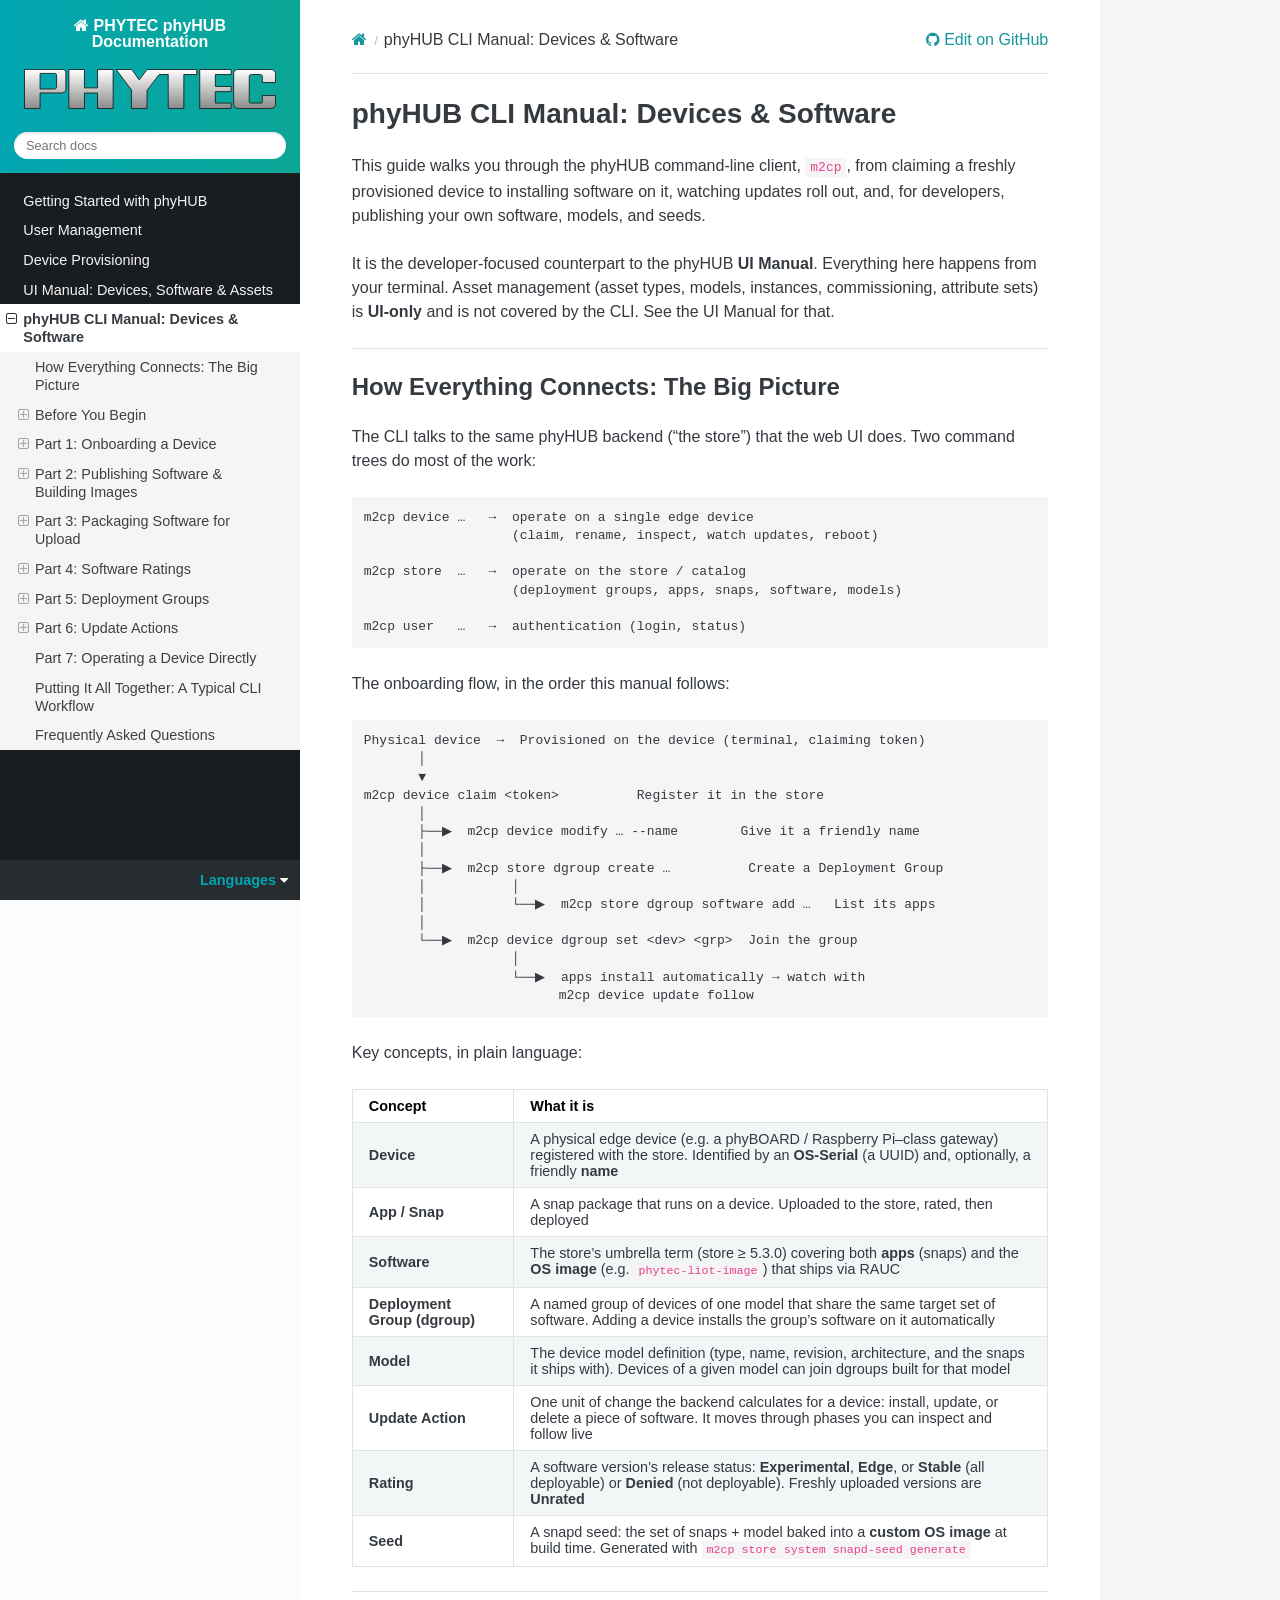
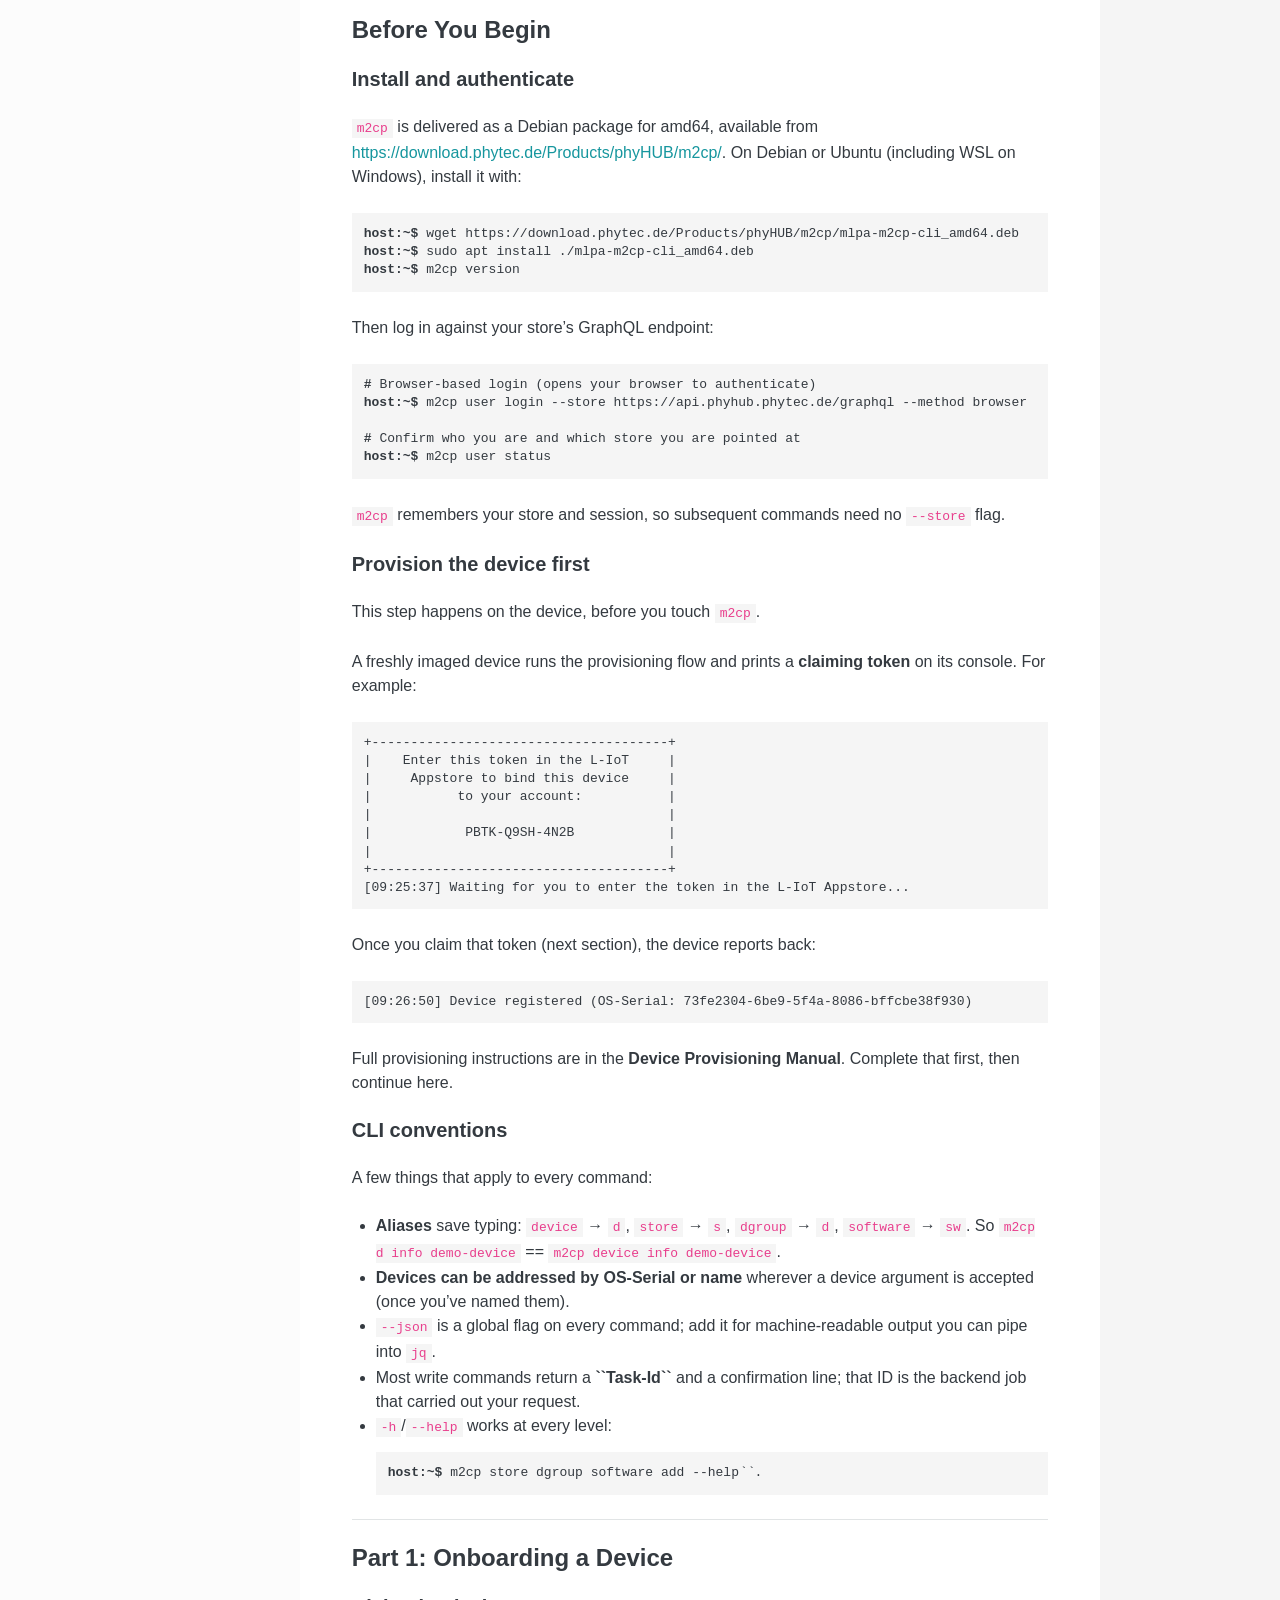
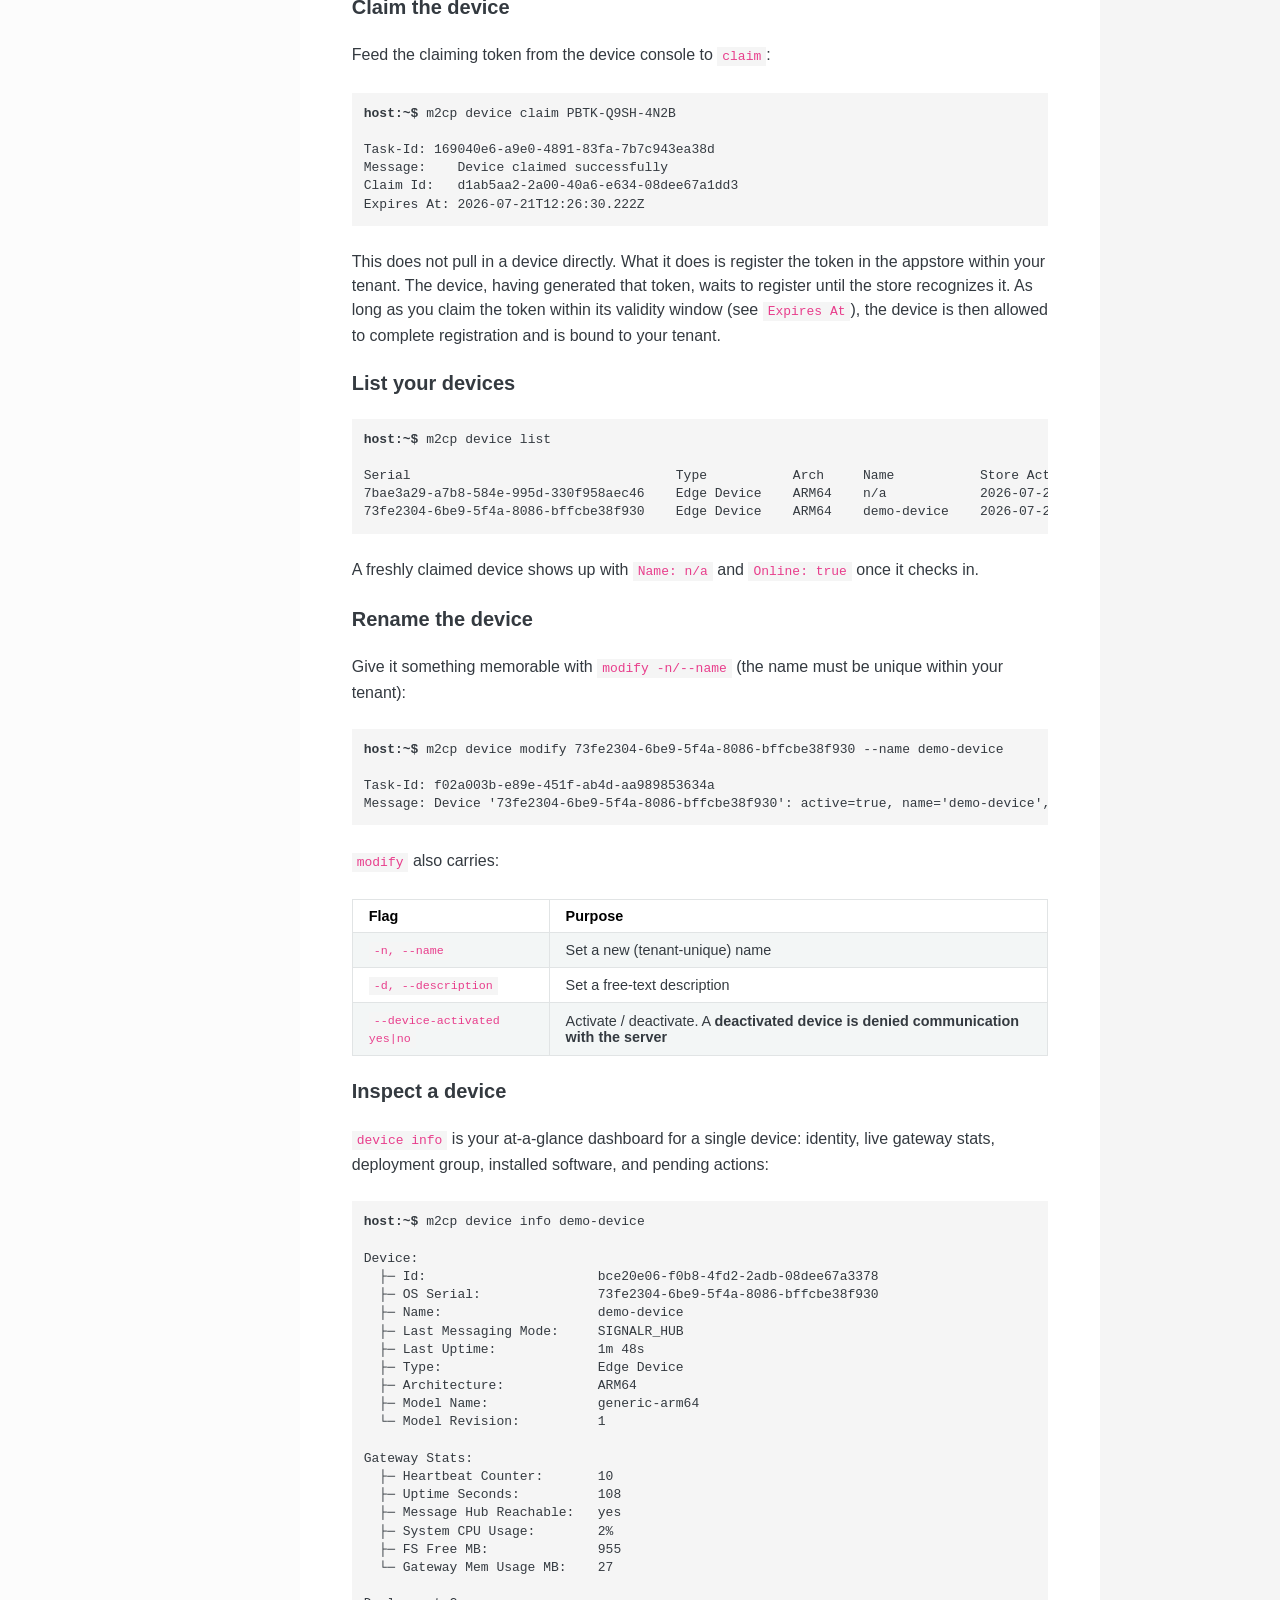
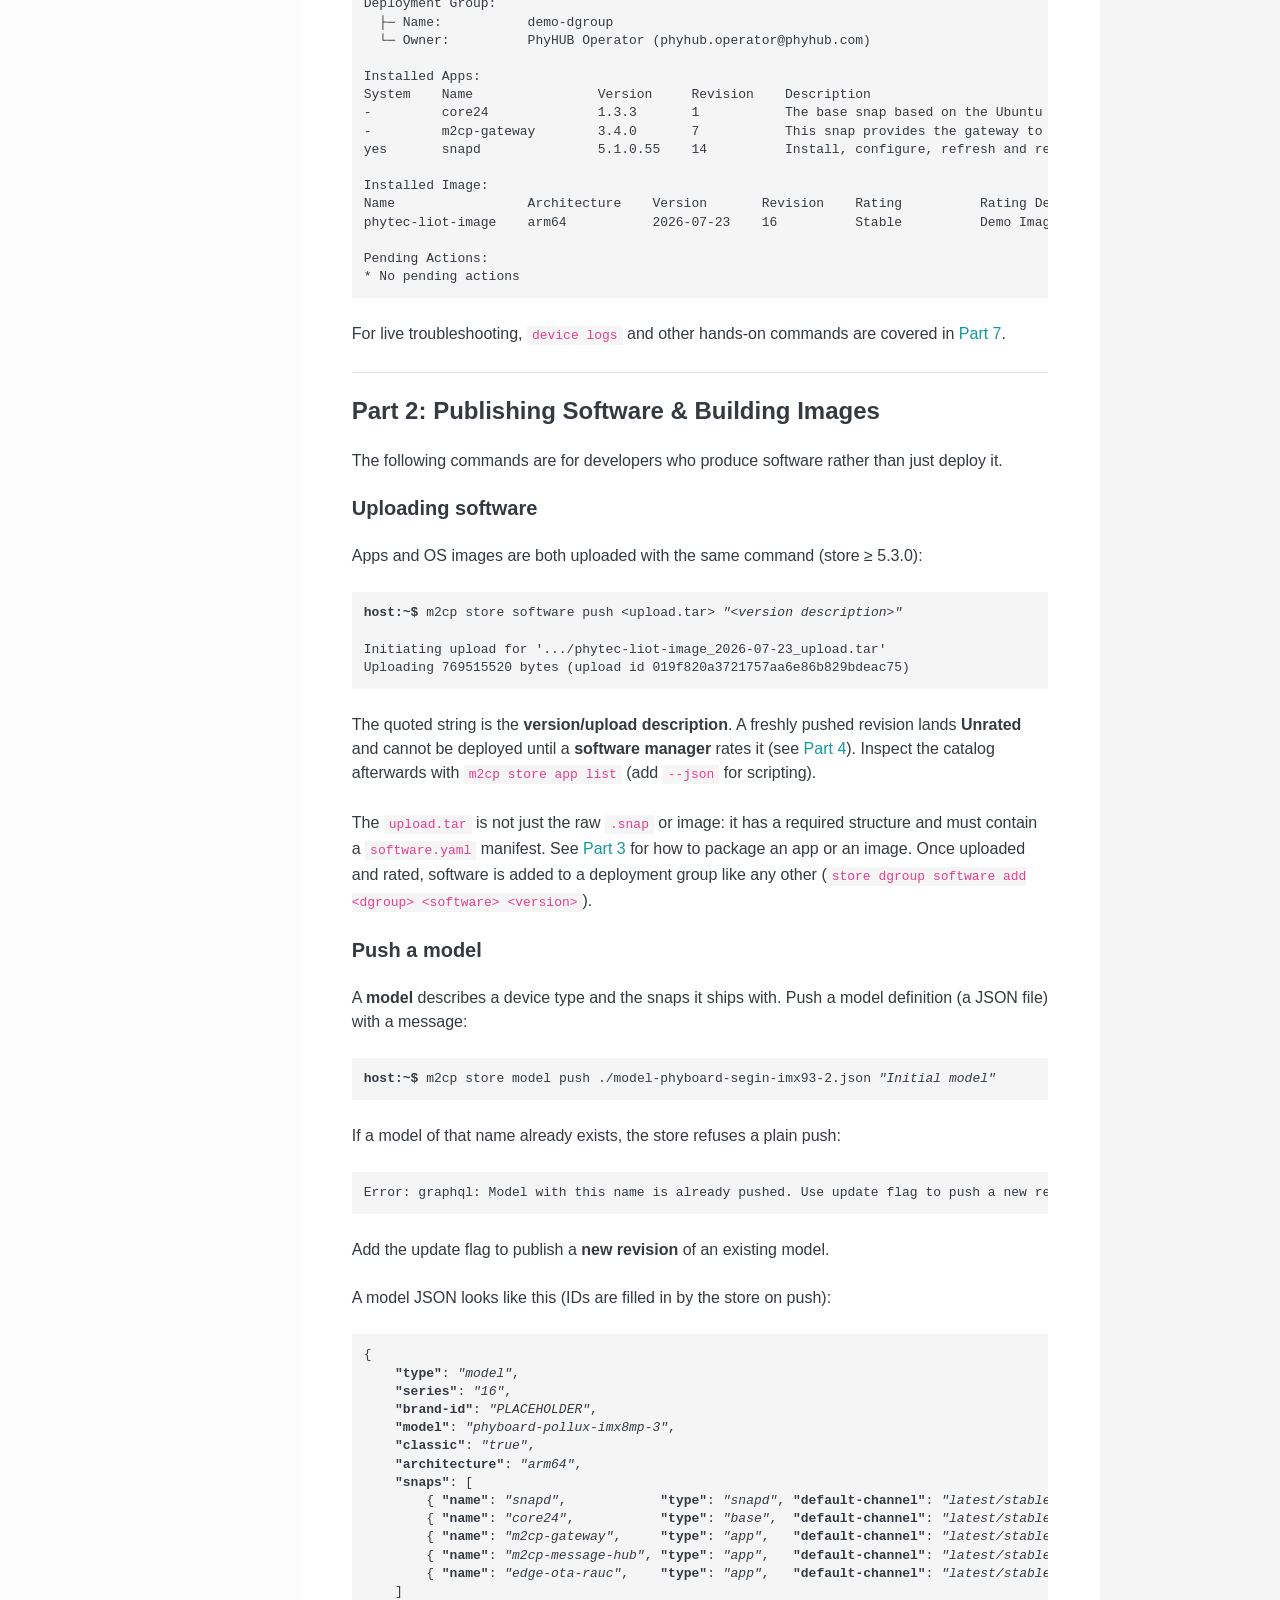
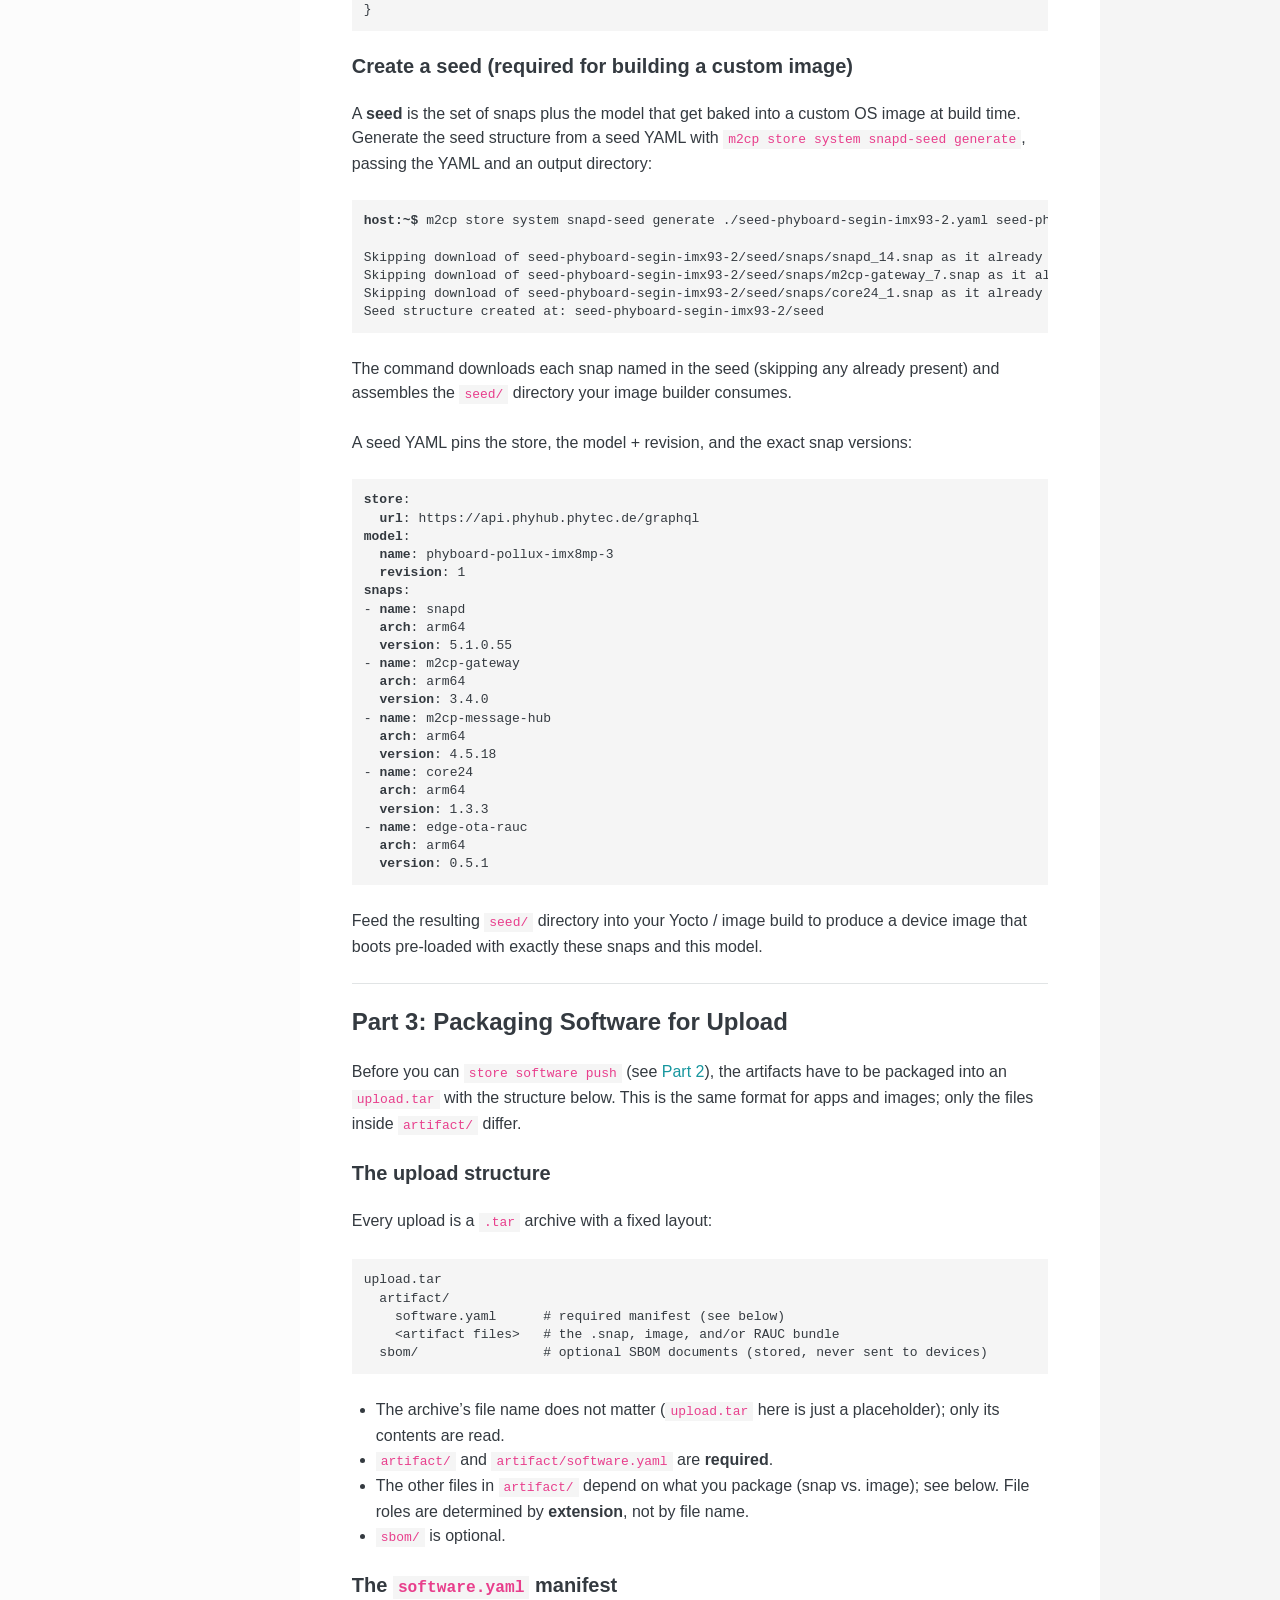
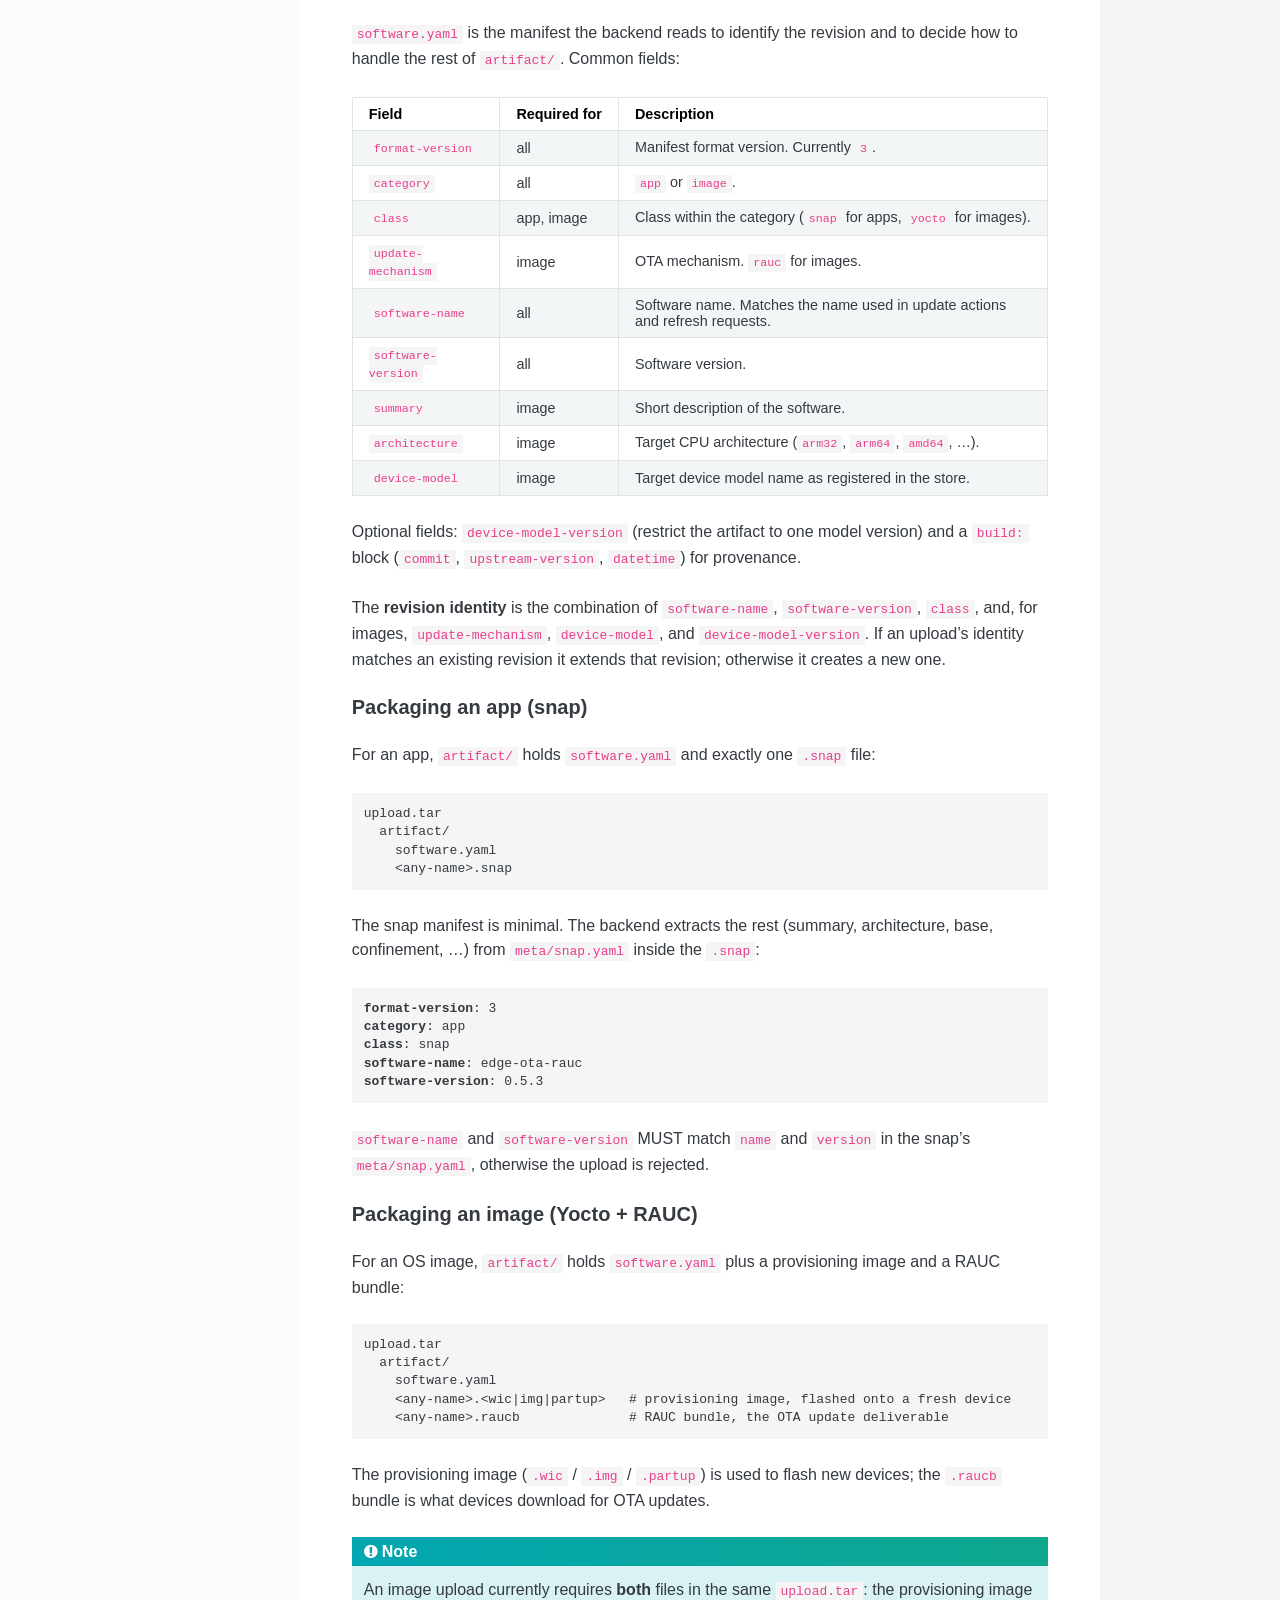
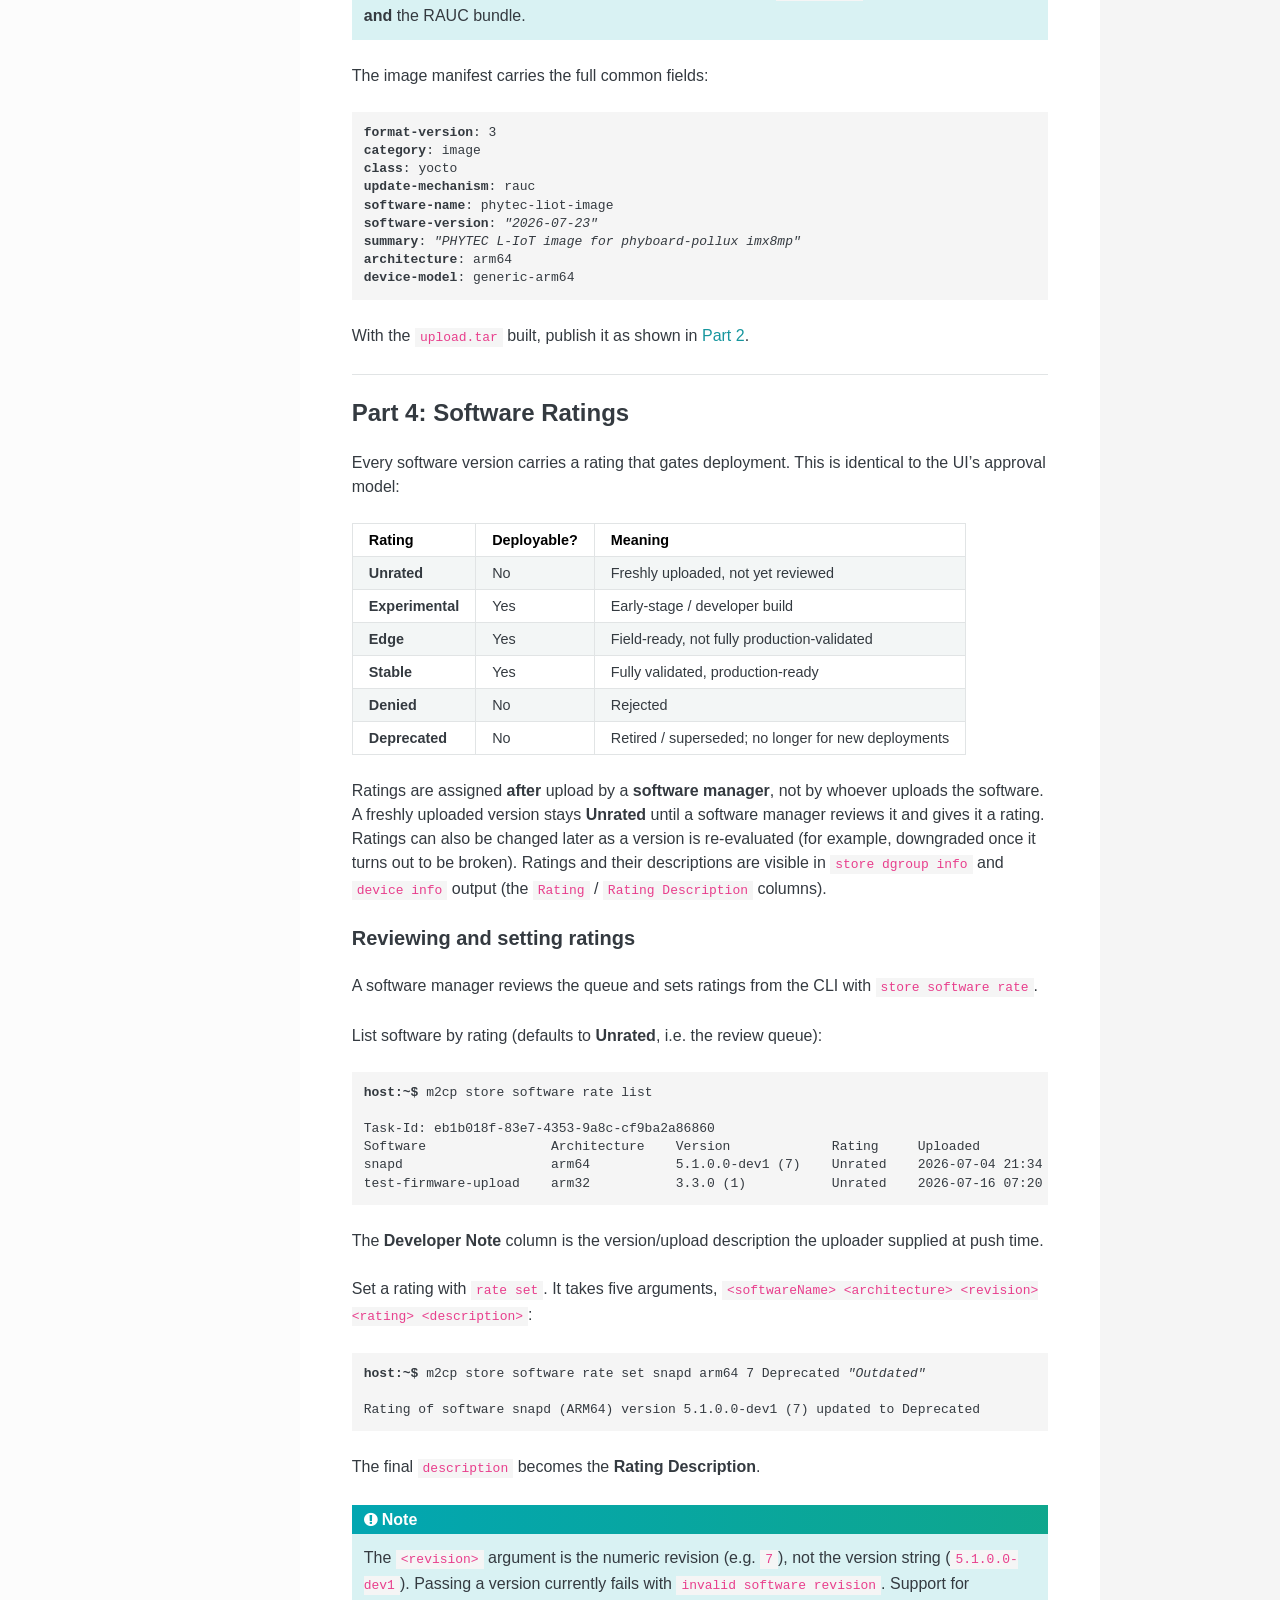
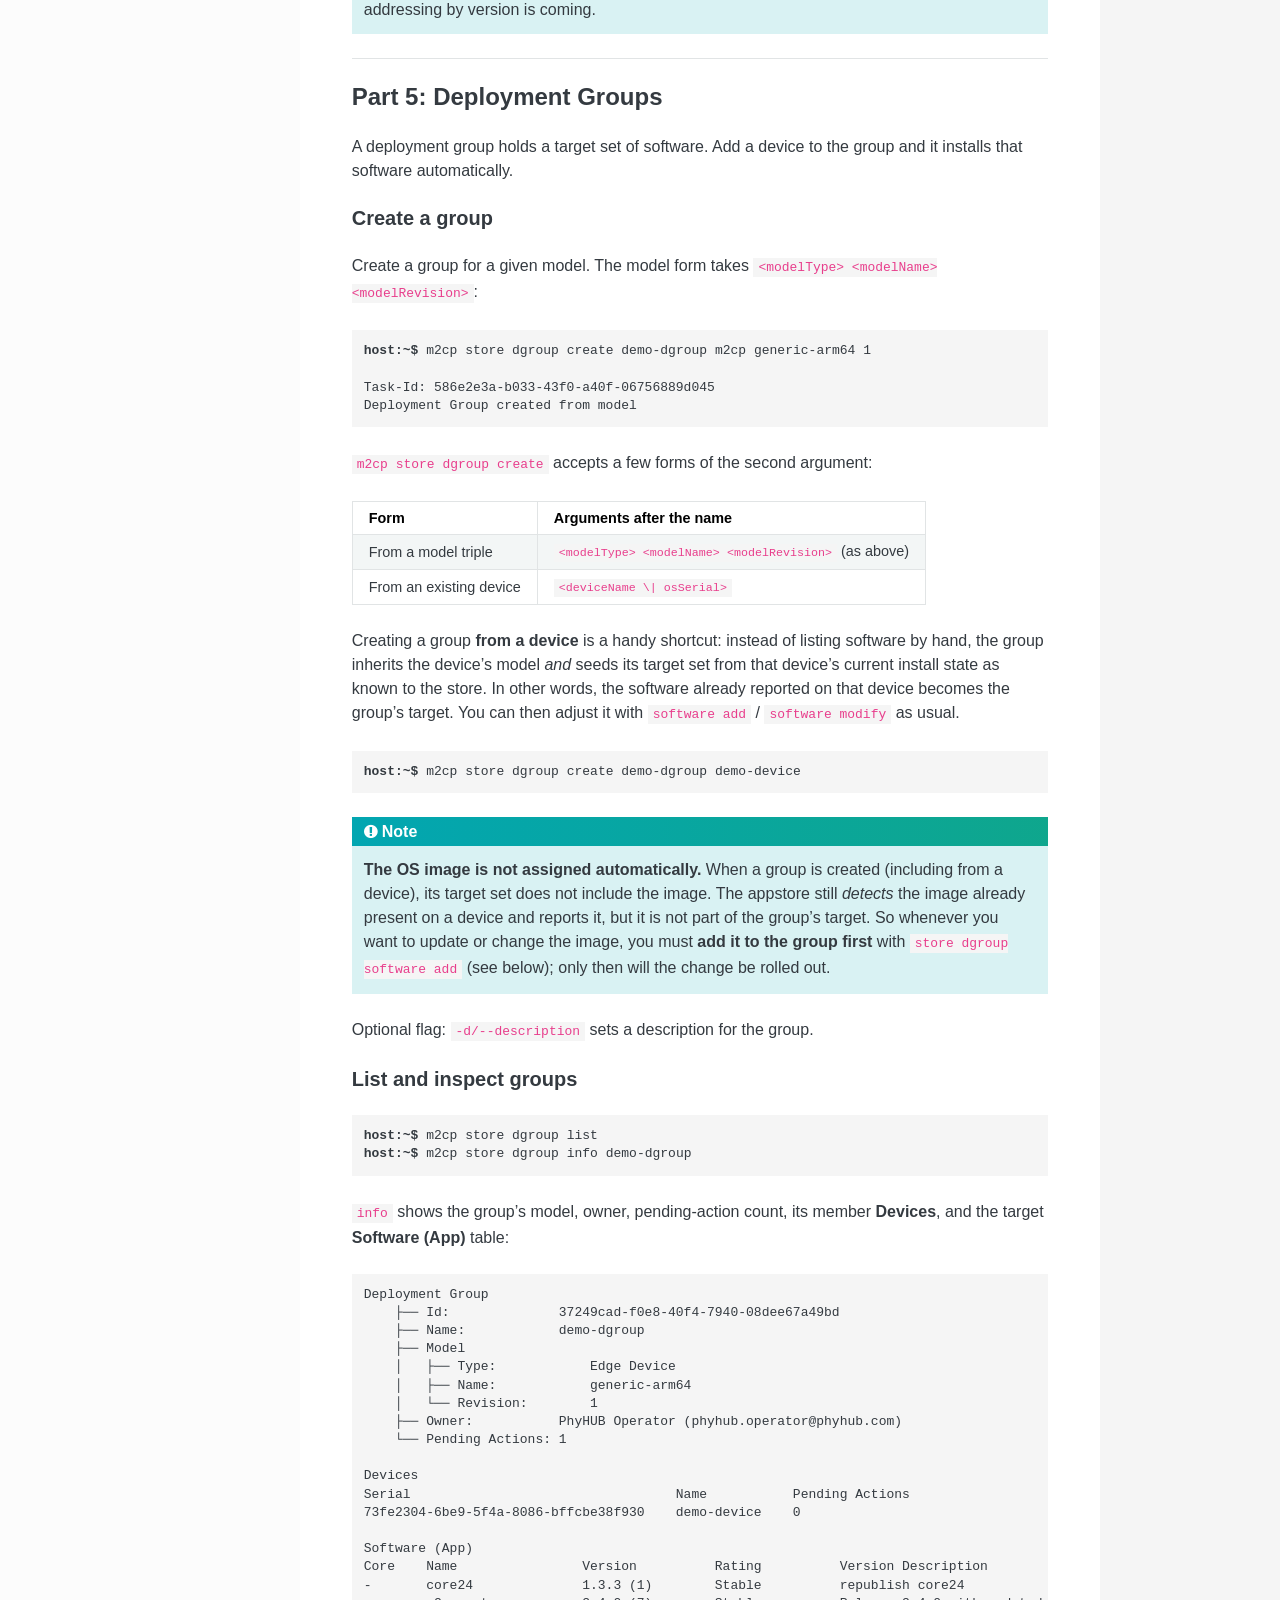
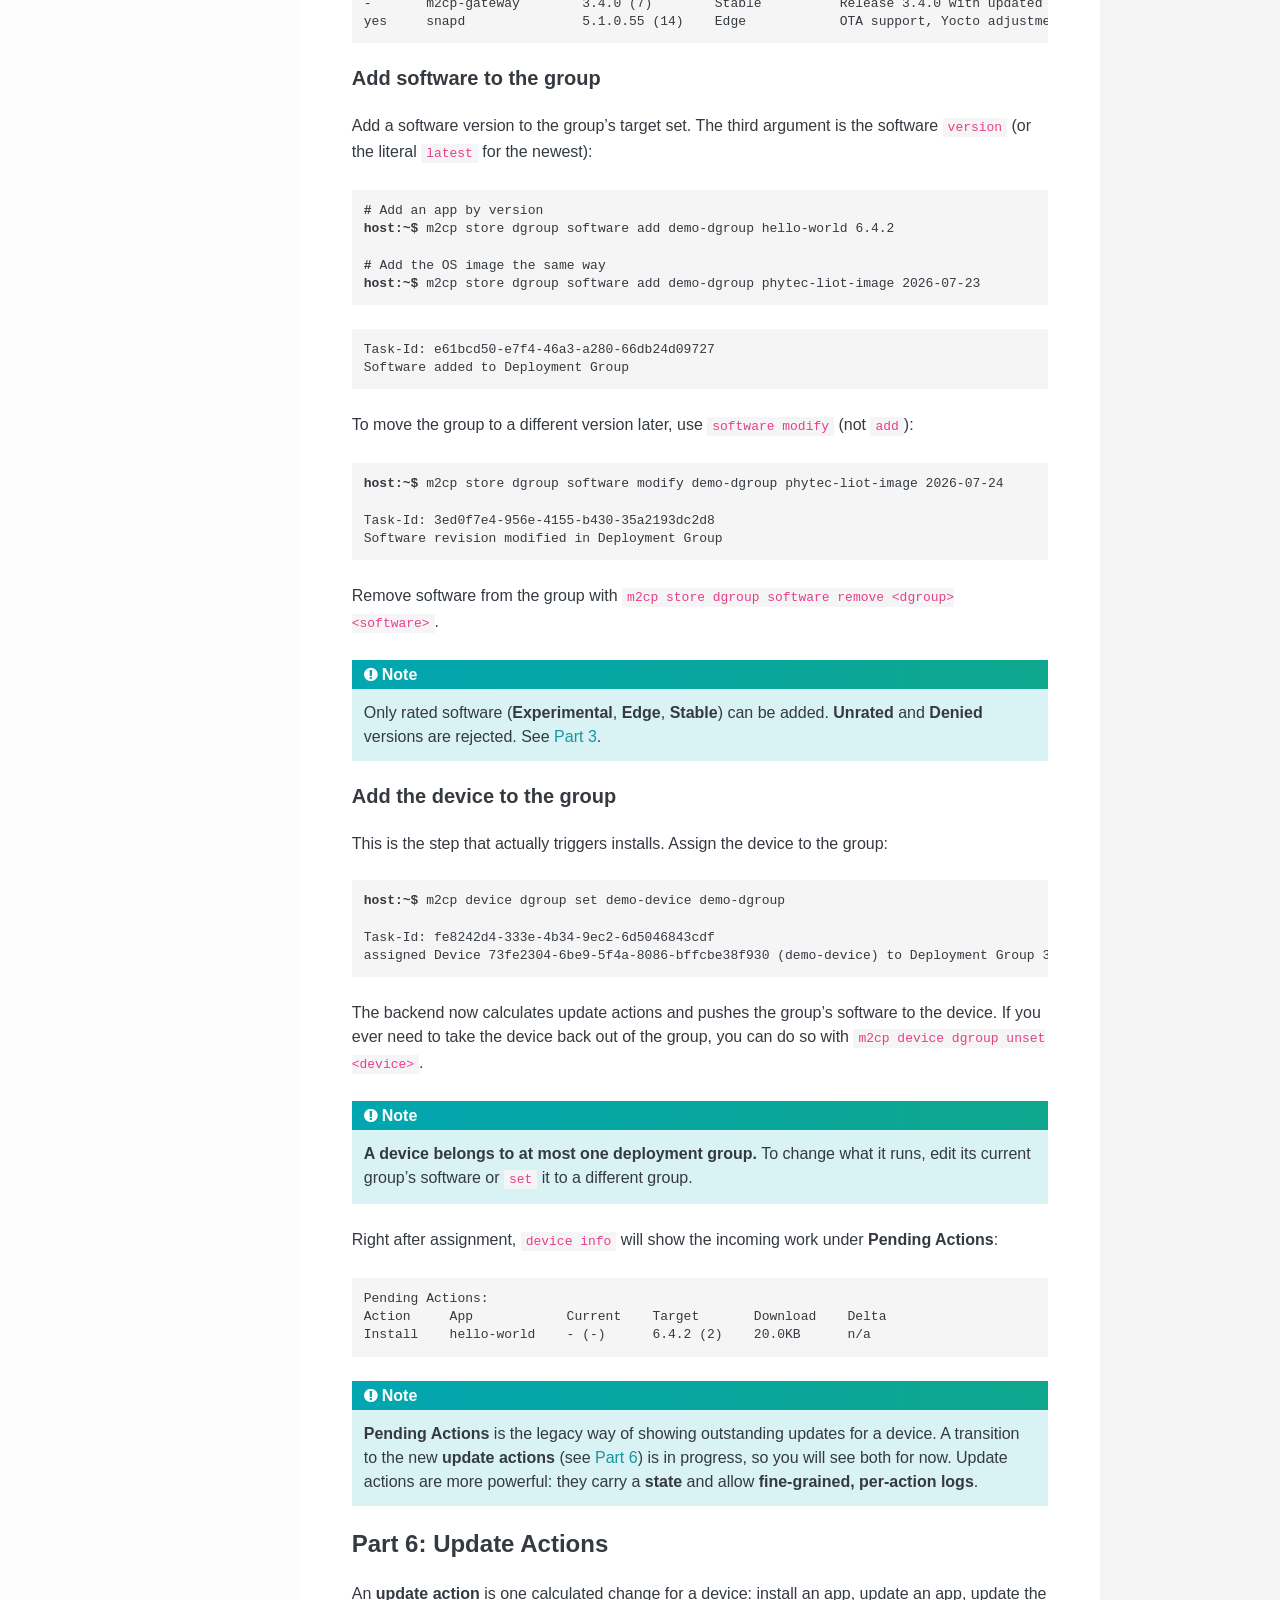
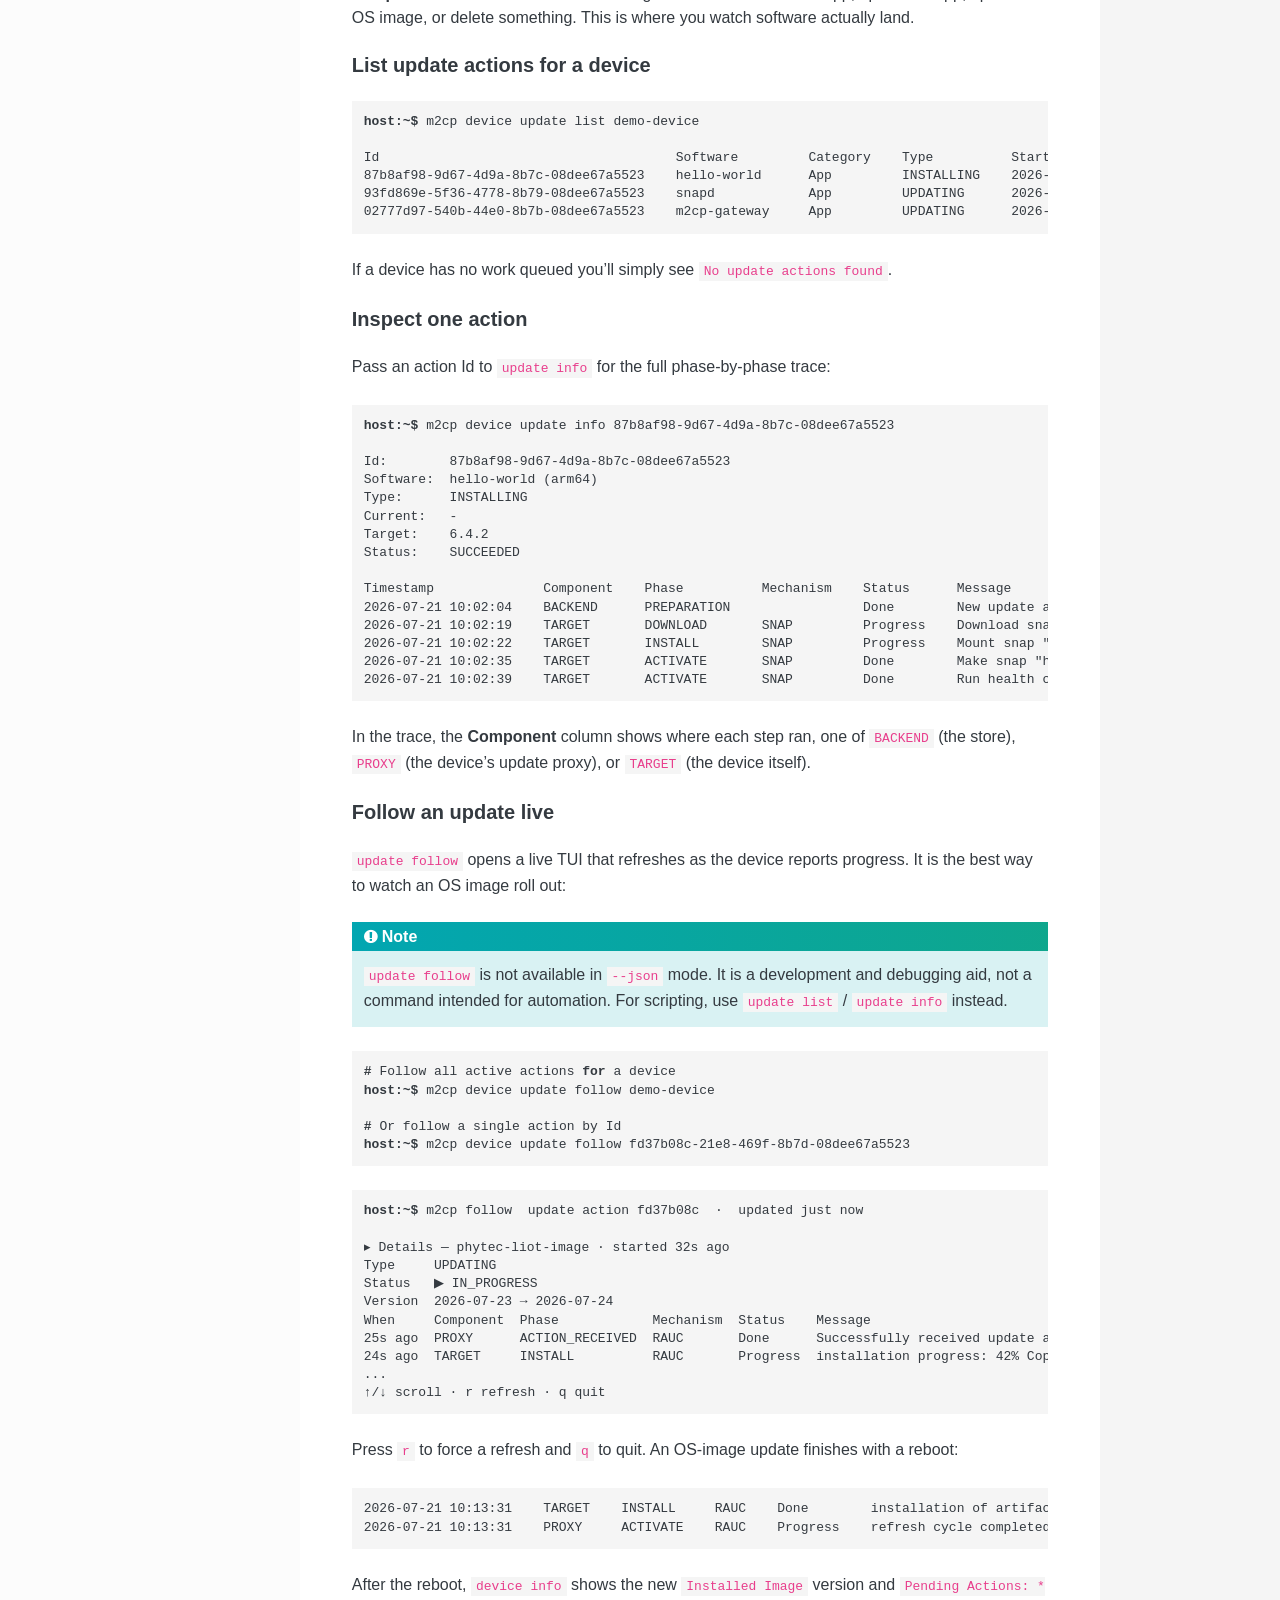
==== commit 48543dd7: "deploy: 00fc842e3c71eeef049fbfa1322508acb73bd7fa" ====
--- a/cli.html
+++ b/cli.html
@@ -235,8 +235,15 @@
 <h2>Before You Begin<a class="headerlink" href="#before-you-begin" title="Link to this heading"></a></h2>
 <section id="install-and-authenticate">
 <h3>Install and authenticate<a class="headerlink" href="#install-and-authenticate" title="Link to this heading"></a></h3>
-<p><code class="docutils literal notranslate"><span class="pre">m2cp</span></code> is delivered as a Debian package. Install it, then log in against your
-store’s GraphQL endpoint:</p>
+<p><code class="docutils literal notranslate"><span class="pre">m2cp</span></code> is delivered as a Debian package for amd64, available from
+<a class="reference external" href="https://download.phytec.de/Products/phyHUB/m2cp/">https://download.phytec.de/Products/phyHUB/m2cp/</a>. On Debian or Ubuntu
+(including WSL on Windows), install it with:</p>
+<div class="highlight-console notranslate"><div class="highlight"><pre><span></span><span class="gp">host:~$ </span>wget<span class="w"> </span>https://download.phytec.de/Products/phyHUB/m2cp/mlpa-m2cp-cli_amd64.deb
+<span class="gp">host:~$ </span>sudo<span class="w"> </span>apt<span class="w"> </span>install<span class="w"> </span>./mlpa-m2cp-cli_amd64.deb
+<span class="gp">host:~$ </span>m2cp<span class="w"> </span>version
+</pre></div>
+</div>
+<p>Then log in against your store’s GraphQL endpoint:</p>
 <div class="highlight-console notranslate"><div class="highlight"><pre><span></span><span class="gp"># </span>Browser-based<span class="w"> </span>login<span class="w"> </span><span class="o">(</span>opens<span class="w"> </span>your<span class="w"> </span>browser<span class="w"> </span>to<span class="w"> </span>authenticate<span class="o">)</span>
 <span class="gp">host:~$ </span>m2cp<span class="w"> </span>user<span class="w"> </span>login<span class="w"> </span>--store<span class="w"> </span>https://api.phyhub.phytec.de/graphql<span class="w"> </span>--method<span class="w"> </span>browser
 
